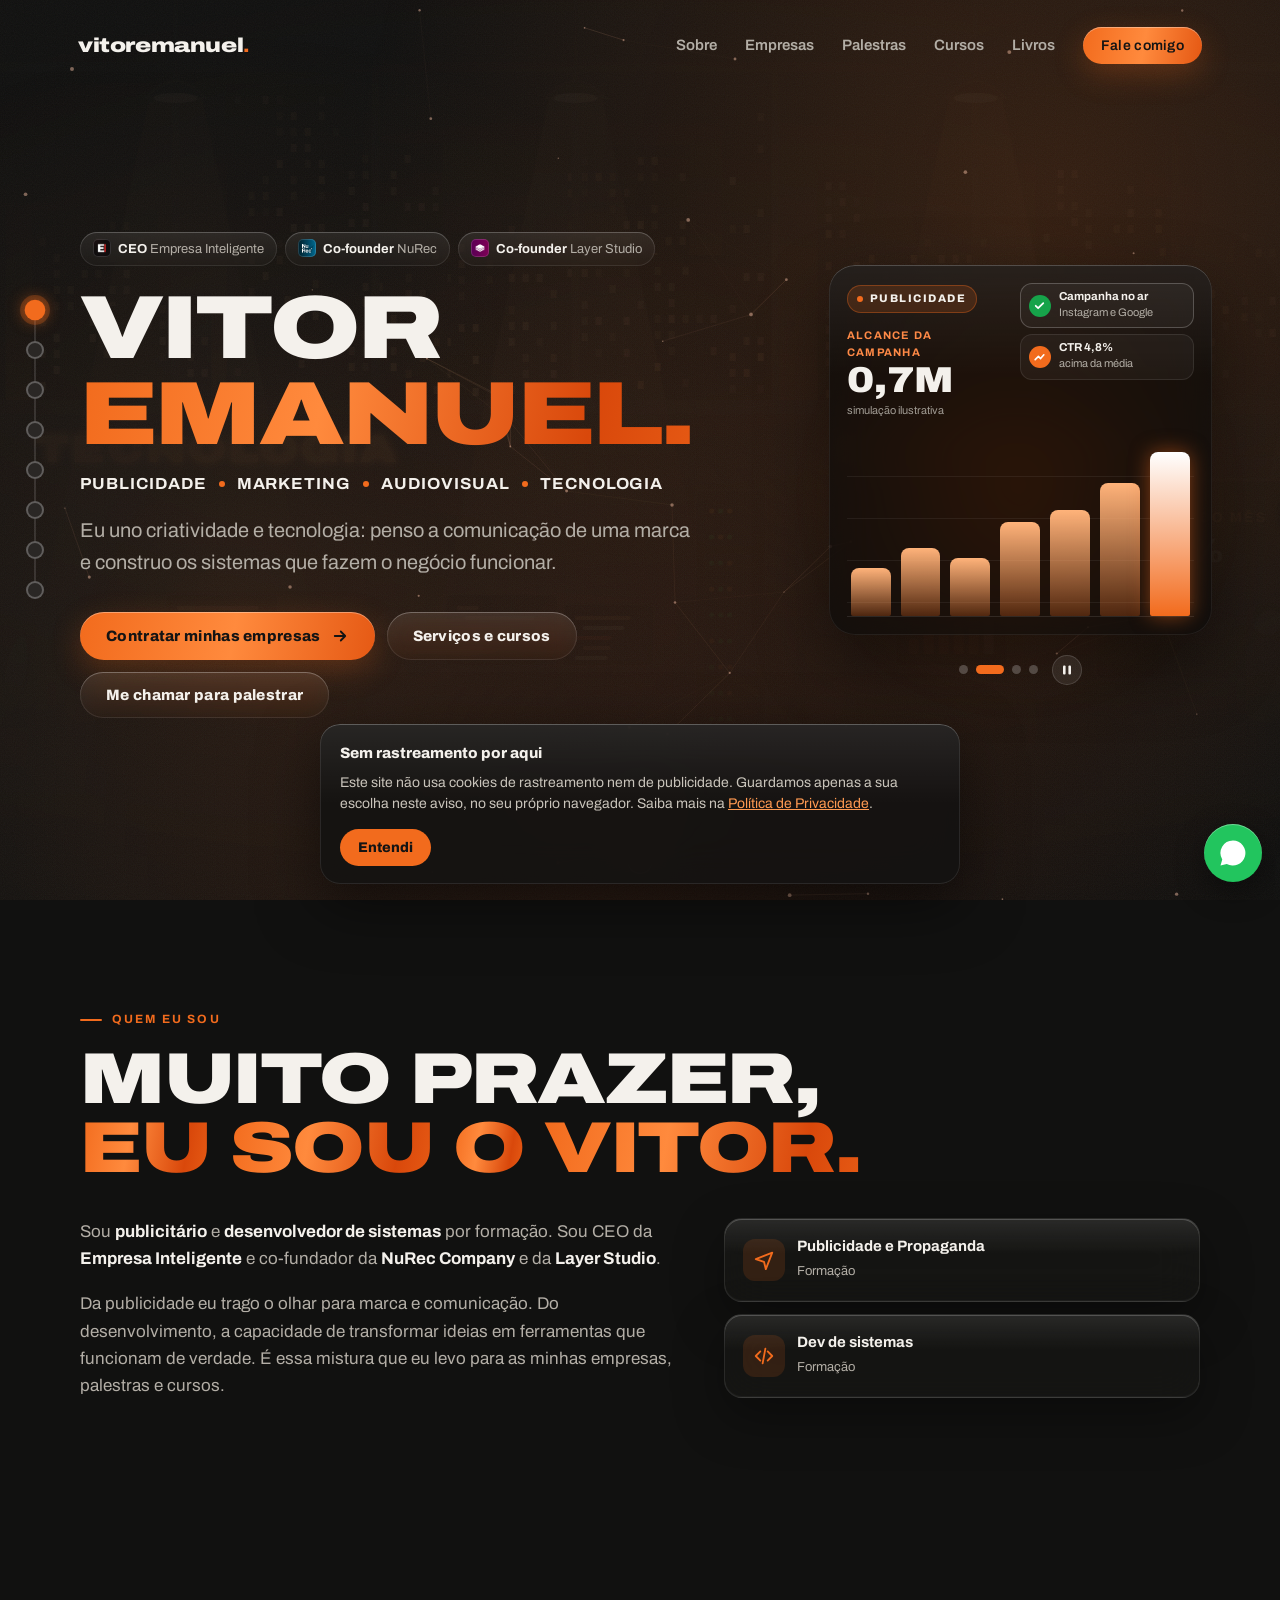
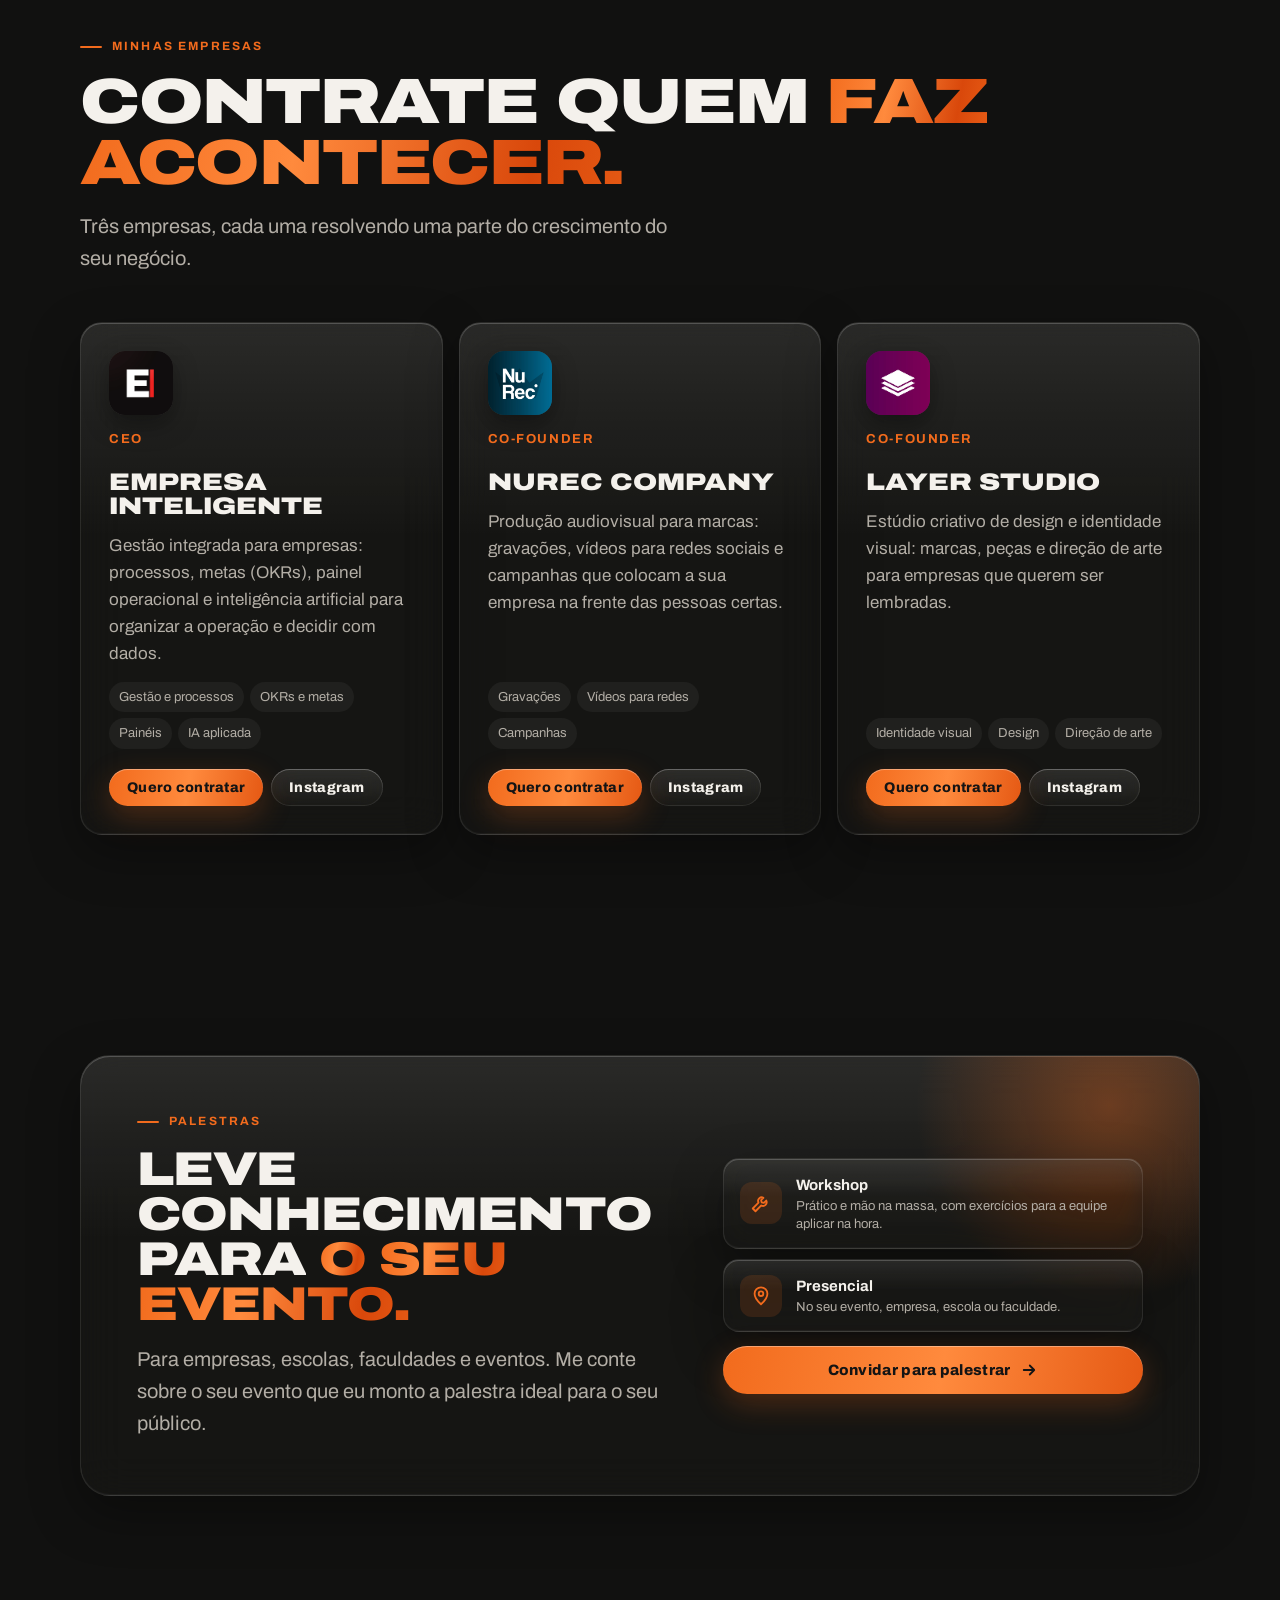
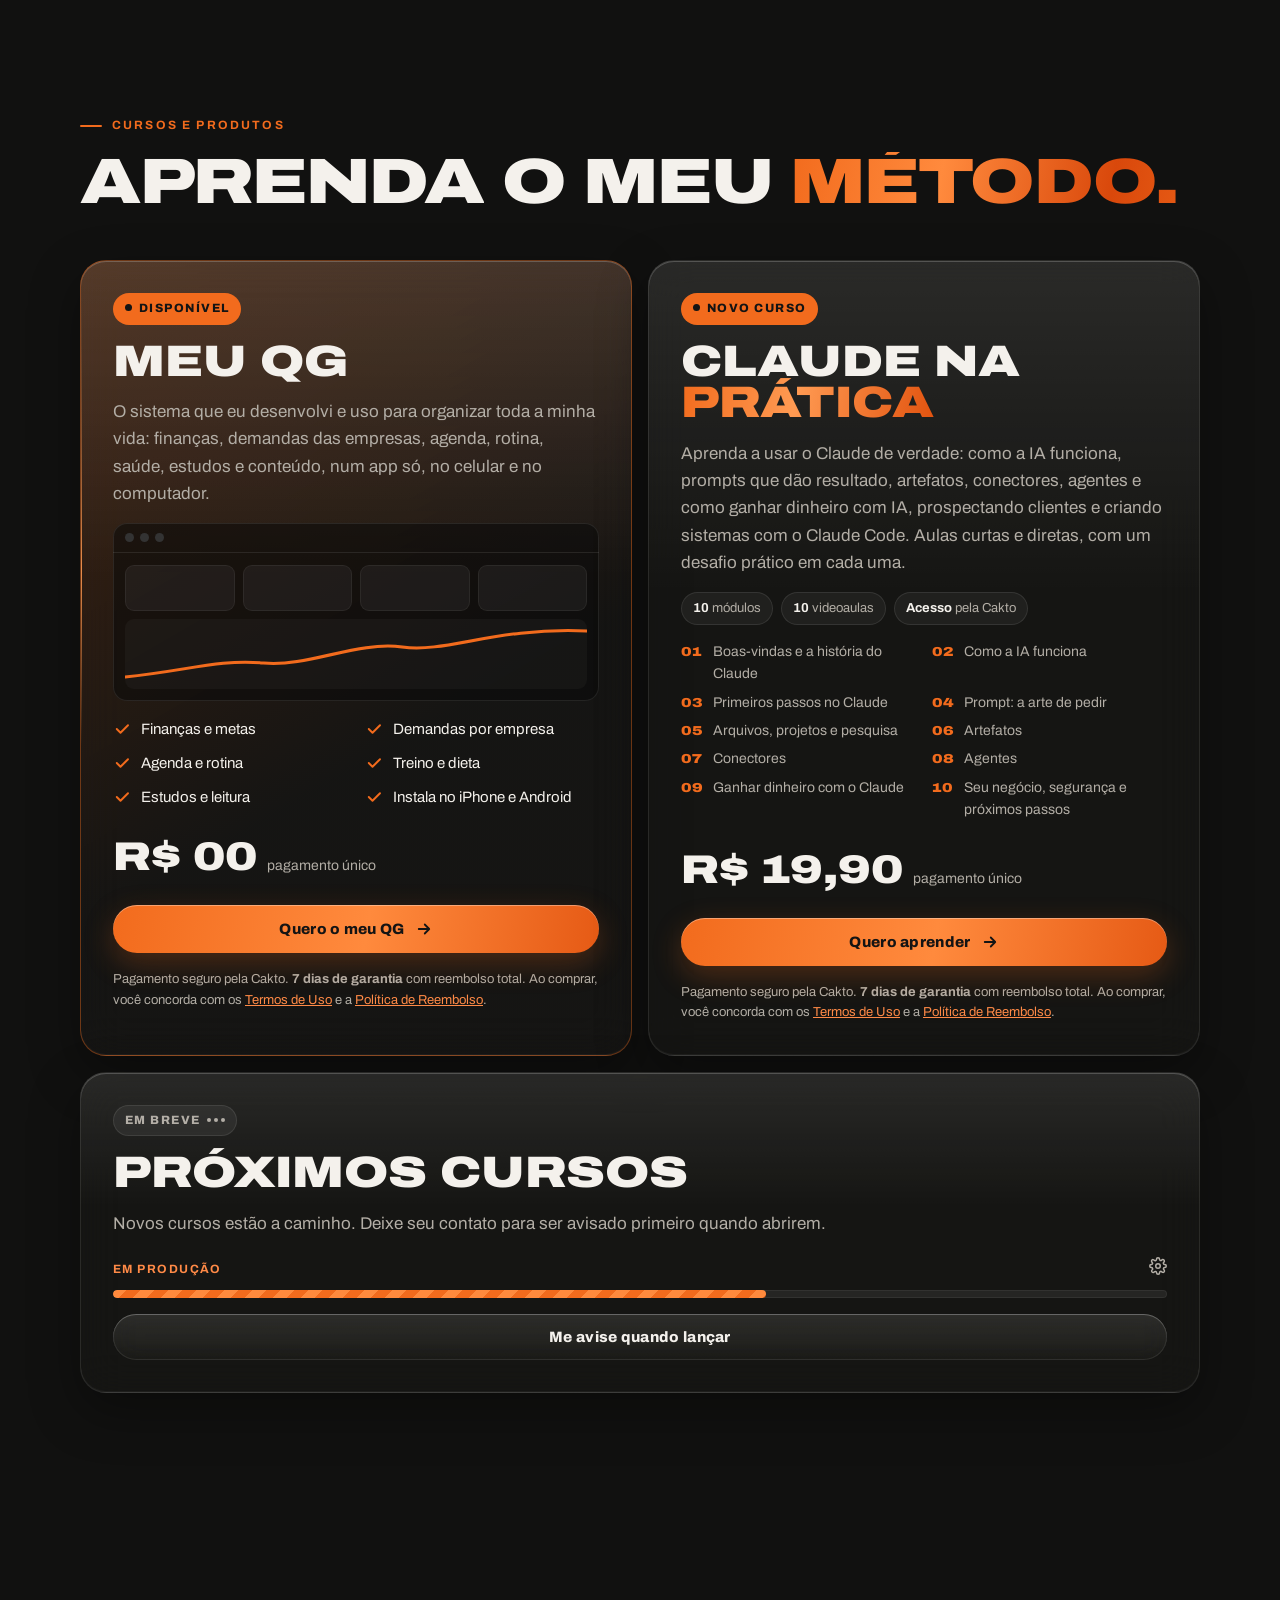
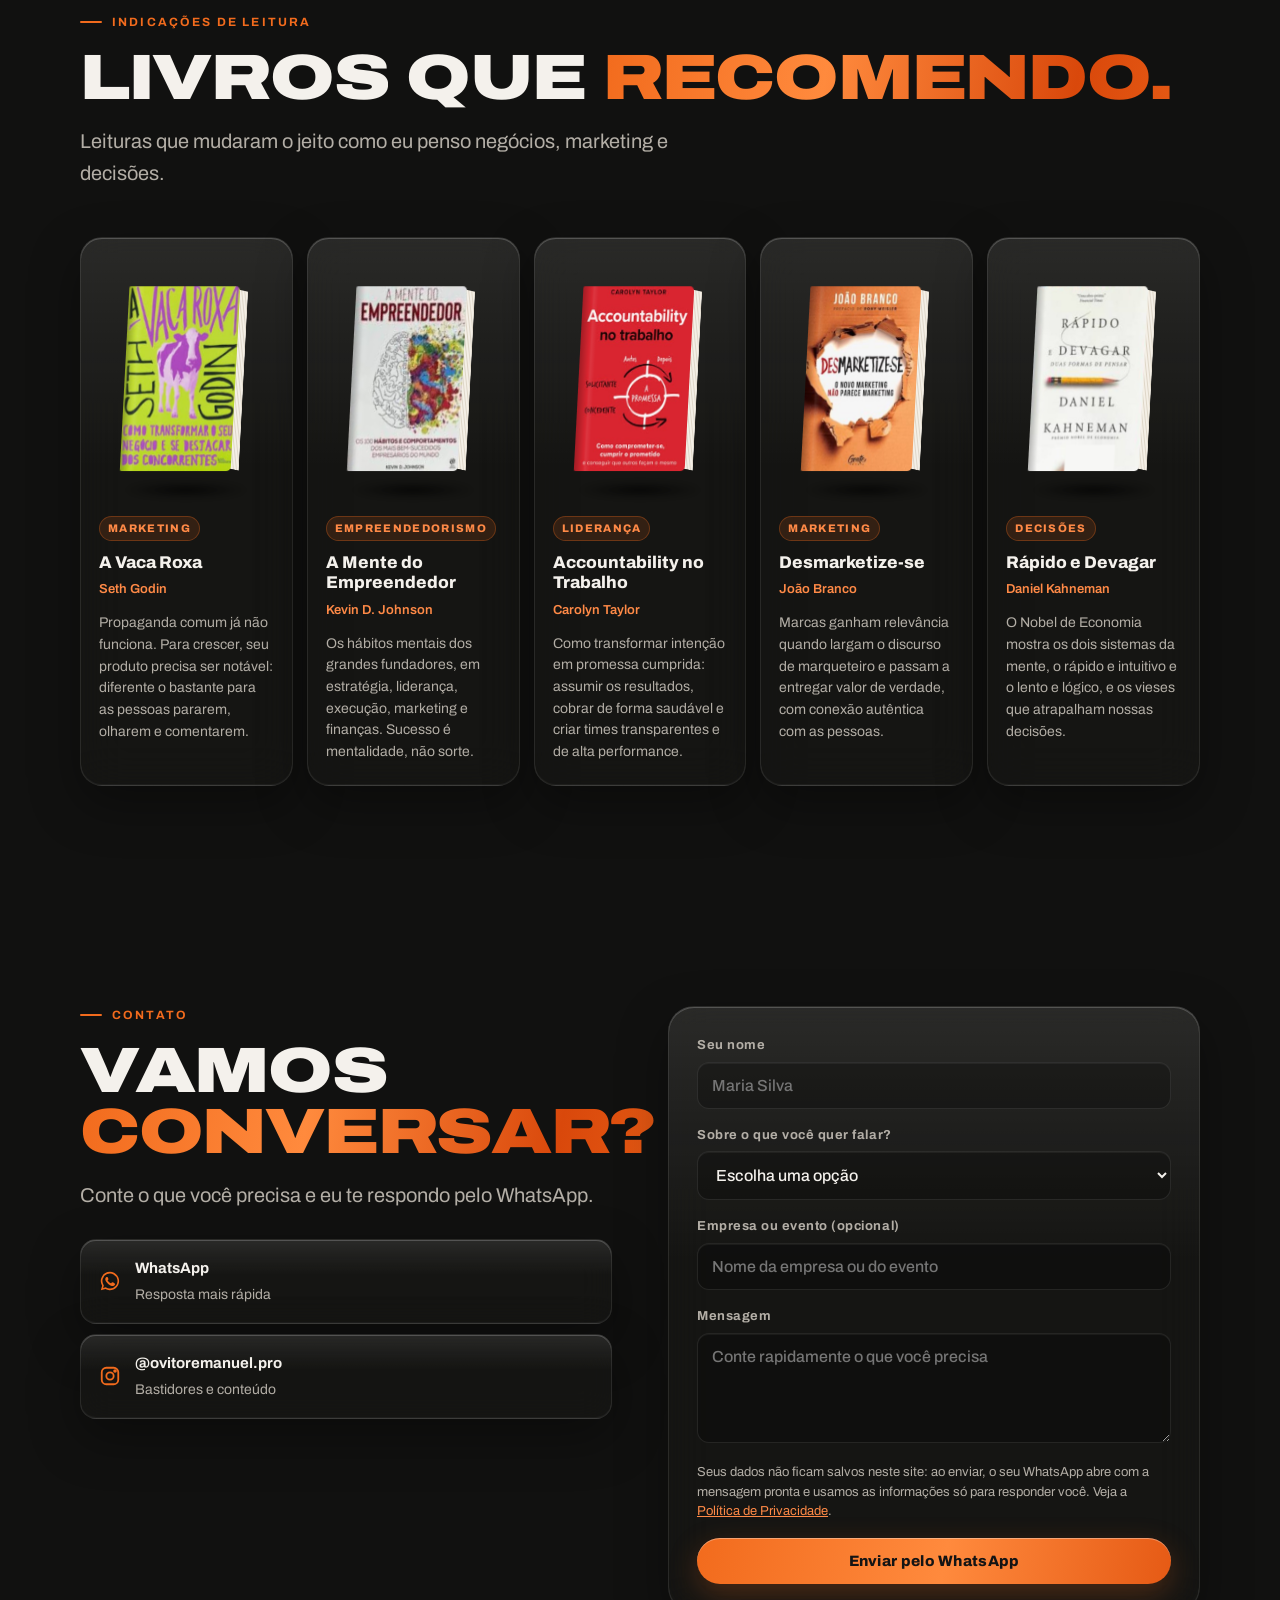
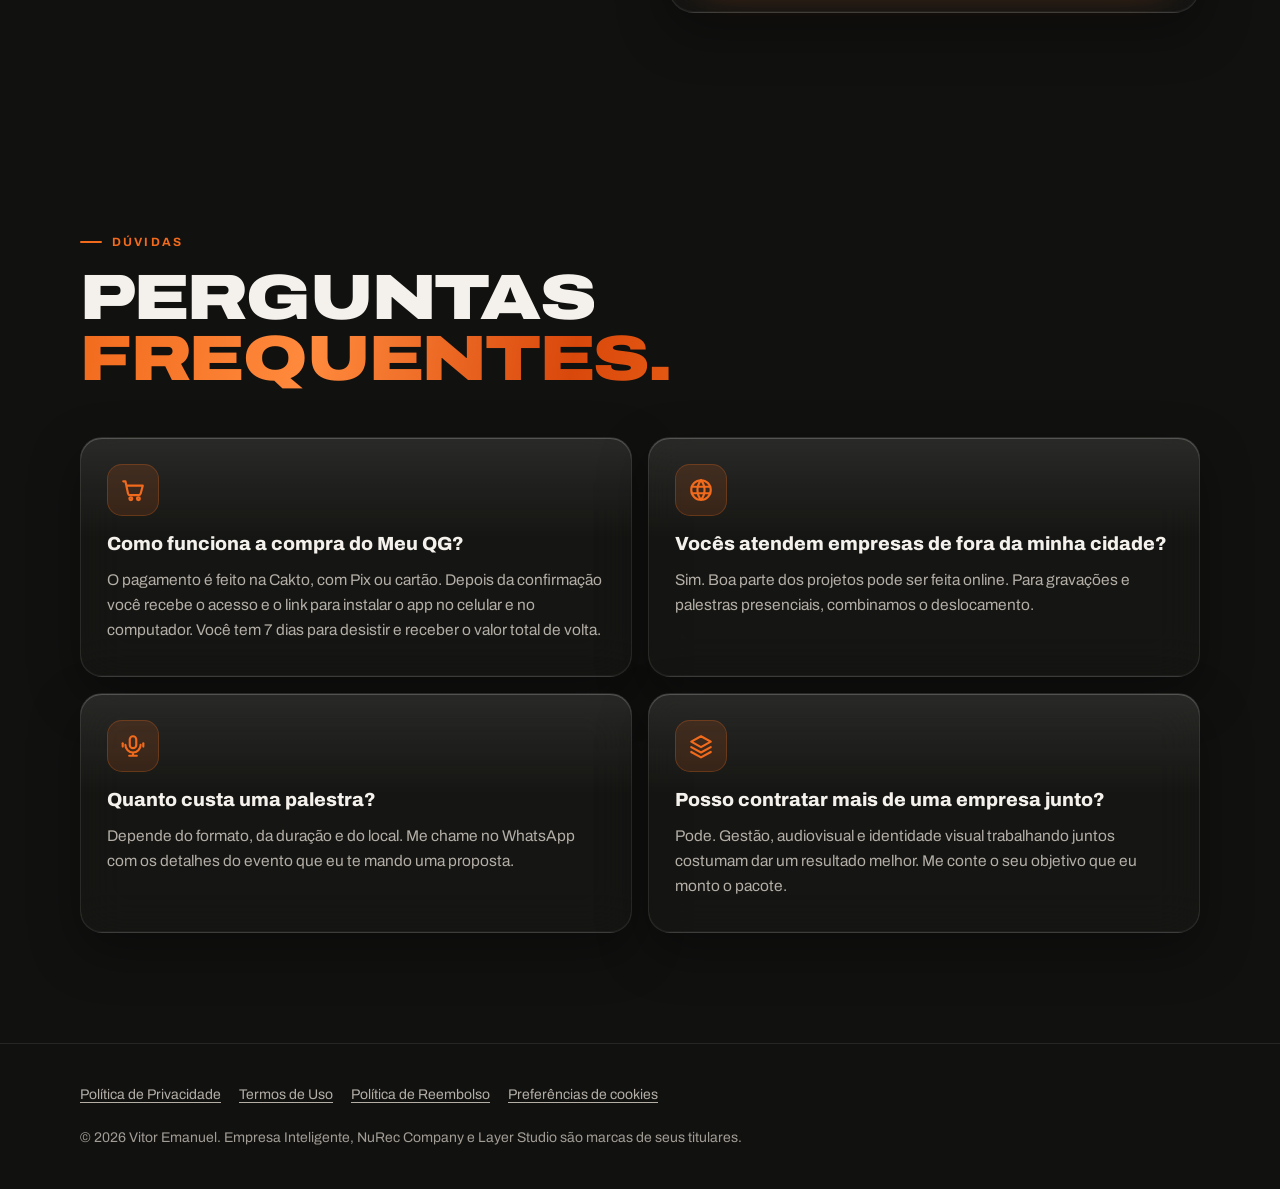
==== index.html @ b2a2d9f1 "Publica o curso Co-Authored-By: Claude Opus 5.5 <noreply@anthropic.com>" ====
<!doctype html>
<html lang="pt-BR">
<head>
<meta charset="utf-8">
<meta name="viewport" content="width=device-width,initial-scale=1,viewport-fit=cover">
<title>Vitor Emanuel</title>
<meta name="description" content="Vitor Emanuel: publicitário e desenvolvedor de sistemas. CEO da Empresa Inteligente e co-fundador da NuRec Company e da Layer Studio.">
<meta name="theme-color" content="#121212">
<meta property="og:title" content="Vitor Emanuel">
<meta property="og:description" content="Publicitário e desenvolvedor de sistemas. Empresas, palestras e cursos.">
<link rel="icon" href="data:image/svg+xml,%3Csvg xmlns='http://www.w3.org/2000/svg' viewBox='0 0 64 64'%3E%3Crect width='64' height='64' rx='16' fill='%23111110'/%3E%3Ctext x='12' y='44' font-family='Arial Black,Arial' font-weight='900' font-size='30' fill='%23f4f1ec'%3Eve%3C/text%3E%3Ccircle cx='52' cy='42' r='5' fill='%23f26b1d'/%3E%3C/svg%3E">
<link rel="stylesheet" href="fonts.css">
<script src="dados.js"></script>
<script src="consentimento.js"></script>
<script src="escritorio.js" defer></script>
<style>
:root{
  --bg:#111110;--txt:#f4f1ec;--mut:#b3aea6;--dim:#a19c94;
  --acc:#f26b1d;--acc-2:#ff8a47;--acc-soft:rgba(242,107,29,.14);
  --glass:rgba(28,27,26,.46);--glass-brd:rgba(255,255,255,.09);--glass-edge:rgba(255,255,255,.2);--glass-shine:rgba(255,255,255,.09);
  --blur:22px;--shadow:0 18px 50px rgba(0,0,0,.35);
  --r:22px;--max:1160px;--ease:cubic-bezier(.2,.75,.2,1);
}
*{box-sizing:border-box}
html{scroll-behavior:smooth;scroll-padding-top:84px}
body{margin:0;background:var(--bg);color:var(--txt);font-family:Archivo,system-ui,sans-serif;font-size:17px;line-height:1.6;-webkit-font-smoothing:antialiased;overflow-x:hidden}
a{color:inherit}
:focus-visible{outline:3px solid #ffb37a;outline-offset:3px;border-radius:8px}
.btn:focus-visible{outline-offset:4px;border-radius:999px}
.pular{position:fixed;left:12px;top:-70px;z-index:200;background:var(--acc);color:#141414;padding:10px 16px;border-radius:10px;font-weight:800;text-decoration:none;transition:top .2s}
.pular:focus{top:12px}
.sr{position:absolute;width:1px;height:1px;overflow:hidden;clip:rect(0 0 0 0);white-space:nowrap}
.aviso-form{font-size:13px;color:var(--mut);margin:-4px 0 0;line-height:1.5}
.aviso-form a,.nota-compra a{color:var(--acc-2)}
.nota-compra{font-size:13px;color:var(--mut);margin:-6px 0 0}
.leg{display:grid;gap:14px;width:100%}
.leg-dados{font-size:13px;color:var(--dim)}
.leg-dados .falta{color:#141414;background:var(--acc);padding:0 5px;border-radius:4px;font-weight:700}
.leg-links{display:flex;flex-wrap:wrap;gap:6px 18px}
.leg-links a,.leg-links button{color:var(--mut);font:inherit;font-size:14px;background:none;border:0;padding:0;cursor:pointer;text-decoration:underline;text-underline-offset:3px}
.leg-links a:hover,.leg-links button:hover{color:var(--acc-2)}
.pontos .pausa{width:30px;height:30px;border-radius:50%;border:0;padding:0;margin-left:6px;display:grid;place-items:center;background:rgba(255,255,255,.08);color:var(--txt);cursor:pointer;box-shadow:inset 0 0 0 1px rgba(255,255,255,.14)}
.pontos .pausa:hover{background:rgba(242,107,29,.3)}
.pausa svg{width:12px;height:12px}
.pontos{align-items:center}
img{max-width:100%;display:block}
#fx{position:fixed;inset:0;width:100%;height:100%;z-index:-1;display:block}
.grao{position:fixed;inset:0;z-index:-1;pointer-events:none;opacity:.05;background-image:url("data:image/svg+xml,%3Csvg xmlns='http://www.w3.org/2000/svg' width='160' height='160'%3E%3Cfilter id='n'%3E%3CfeTurbulence type='fractalNoise' baseFrequency='.9' numOctaves='2' stitchTiles='stitch'/%3E%3C/filter%3E%3Crect width='100%25' height='100%25' filter='url(%23n)'/%3E%3C/svg%3E")}
.wrap{max-width:var(--max);margin:0 auto;padding:0 20px}
.eyebrow{font-size:12px;letter-spacing:.18em;text-transform:uppercase;color:var(--acc);font-weight:700;display:inline-flex;align-items:center;gap:10px}
.eyebrow::before{content:"";width:22px;height:2px;background:var(--acc);border-radius:2px;transform-origin:left;transform:scaleX(0);transition:transform .8s var(--ease) .1s}
.eyebrow.on::before{transform:scaleX(1)}
.h{font-stretch:125%;font-weight:900;text-transform:uppercase;letter-spacing:-.02em;line-height:.95;margin:0}
.h2{font-size:clamp(30px,6vw,64px);overflow-wrap:break-word}
.lead{color:var(--mut);font-size:clamp(17px,2vw,20px);max-width:620px;margin:0}
.tag{color:var(--acc)}
.h .tag .w>span,.h .tag:not(:has(.w)){background:linear-gradient(100deg,#f26b1d 0%,#ff8a3d 18%,#d9480b 38%,#f26b1d 55%,#ff9a52 72%,#e85a12 88%,#f26b1d 100%);background-size:220% 100%;
  -webkit-background-clip:text;background-clip:text;color:transparent;-webkit-text-fill-color:transparent;animation:gradTxt 5s linear infinite}
@keyframes gradBtn{from{background-position:0% 50%}to{background-position:-240% 50%}}
@keyframes gradTxt{from{background-position:0% 50%}to{background-position:-220% 50%}}
@media (prefers-reduced-motion:reduce){.h .tag .w>span,.h .tag,.btn.pri{animation:none}}
section{padding:110px 0;position:relative}
.sec-hd{display:flex;flex-direction:column;gap:16px;margin-bottom:48px}

/* vidro líquido (igual ao QG) */
.glass{position:relative;background:linear-gradient(180deg,var(--glass-shine) 0%,rgba(255,255,255,0) 42%),radial-gradient(300px circle at var(--mx,-400px) var(--my,-400px),rgba(255,255,255,.08),rgba(255,255,255,0) 65%),var(--glass);
  -webkit-backdrop-filter:blur(var(--blur)) saturate(180%);backdrop-filter:blur(var(--blur)) saturate(180%);
  border:1px solid var(--glass-brd);box-shadow:inset 0 1px 0 var(--glass-edge),inset 0 -1px 1px rgba(255,255,255,.05),var(--shadow);border-radius:var(--r)}

/* botões */
.btn{position:relative;overflow:hidden;display:inline-flex;align-items:center;justify-content:center;gap:10px;border:0;border-radius:999px;padding:15px 26px;font:800 15px Archivo,sans-serif;letter-spacing:.02em;text-decoration:none;cursor:pointer;transition:transform .25s var(--ease),background .2s,box-shadow .25s;white-space:nowrap}
.btn svg{width:18px;height:18px;flex:none;transition:transform .25s var(--ease)}
.btn:hover svg{transform:translateX(4px)}
.btn.pri{background:linear-gradient(100deg,#f26b1d 0%,#ff8a3d 22%,#e2530f 45%,#f26b1d 60%,#ff9a52 80%,#f26b1d 100%);background-size:240% 100%;animation:gradBtn 5s linear infinite;color:#141414;box-shadow:inset 0 1px 0 rgba(255,255,255,.35),0 10px 30px rgba(242,107,29,.25)}
.btn.pri::after{content:"";position:absolute;inset:0;background:linear-gradient(110deg,transparent 30%,rgba(255,255,255,.45) 50%,transparent 70%);transform:translateX(-120%);transition:transform .8s var(--ease)}
.btn.pri:hover::after{transform:translateX(120%)}
.btn.pri:hover{filter:brightness(1.08);transform:translateY(-2px);box-shadow:inset 0 1px 0 rgba(255,255,255,.35),0 16px 36px rgba(242,107,29,.35)}
.btn.sec{background:linear-gradient(180deg,rgba(255,255,255,.1),rgba(255,255,255,.02));-webkit-backdrop-filter:blur(14px) saturate(180%);backdrop-filter:blur(14px) saturate(180%);color:var(--txt);box-shadow:inset 0 1px 0 var(--glass-edge),inset 0 0 0 1px var(--glass-brd)}
.btn.sec:hover{transform:translateY(-2px);background:linear-gradient(180deg,rgba(255,255,255,.12),rgba(255,255,255,0)),rgba(242,107,29,.28);color:#fff;box-shadow:inset 0 1px 0 rgba(255,200,170,.4),inset 0 0 0 1px rgba(242,107,29,.6),0 10px 28px rgba(242,107,29,.18)}
.btn.sm{padding:11px 18px;font-size:14px}
.fm,.num,.emp,.canal,.cur,details,.papel{transition:transform .5s var(--ease),border-color .3s,box-shadow .3s,background .3s,opacity .9s var(--ease)}
.fm:hover,.num:hover,.emp:hover,.canal:hover,.cur:hover,details:hover{background:linear-gradient(180deg,rgba(255,255,255,.1) 0%,rgba(255,255,255,0) 42%),rgba(242,107,29,.22);border-color:rgba(242,107,29,.55);box-shadow:inset 0 1px 0 rgba(255,200,170,.35),0 18px 44px rgba(242,107,29,.14)}
.papel:hover{background:rgba(242,107,29,.25);box-shadow:inset 0 1px 0 rgba(255,200,170,.3),inset 0 0 0 1px rgba(242,107,29,.55);color:var(--txt)}

/* topo */
.nav{position:fixed;inset:14px 14px auto 14px;z-index:50;border-radius:20px;transition:background .35s,box-shadow .35s,backdrop-filter .35s}
.nav.solid{background:linear-gradient(180deg,rgba(255,255,255,.08),rgba(255,255,255,0) 60%),rgba(22,21,20,.55);-webkit-backdrop-filter:blur(22px) saturate(180%);backdrop-filter:blur(22px) saturate(180%);box-shadow:inset 0 1px 0 var(--glass-edge),inset 0 0 0 1px var(--glass-brd),0 10px 30px rgba(0,0,0,.3)}
.nav .wrap{display:flex;align-items:center;justify-content:space-between;height:62px;padding:0 18px}
.logo{font-stretch:125%;font-weight:900;font-size:20px;letter-spacing:-.02em;text-decoration:none;text-transform:lowercase}
.logo b{color:var(--acc)}
.menu{display:flex;gap:28px;align-items:center}
.menu a{text-decoration:none;color:var(--mut);font-size:15px;font-weight:600;transition:color .2s}
.menu a:hover{color:var(--txt)}
.burger{display:none;position:relative;width:46px;height:46px;border-radius:14px;border:0;cursor:pointer;background:linear-gradient(180deg,rgba(255,255,255,.1),rgba(255,255,255,.02));box-shadow:inset 0 1px 0 var(--glass-edge),inset 0 0 0 1px var(--glass-brd)}
.burger span{position:absolute;left:13px;right:13px;height:2.5px;border-radius:2px;background:var(--txt);transition:transform .35s var(--ease),opacity .25s,top .35s var(--ease)}
.burger span:nth-child(1){top:15px}.burger span:nth-child(2){top:22px}.burger span:nth-child(3){top:29px}
.burger[aria-expanded="true"]{background:rgba(242,107,29,.25)}
.burger[aria-expanded="true"] span:nth-child(1){top:22px;transform:rotate(45deg)}
.burger[aria-expanded="true"] span:nth-child(2){opacity:0;transform:scaleX(0)}
.burger[aria-expanded="true"] span:nth-child(3){top:22px;transform:rotate(-45deg)}

/* hero */
.hero{min-height:min(100vh,940px);min-height:min(100svh,940px);display:flex;align-items:center;padding:130px 0 80px}
.hero-grid{display:grid;grid-template-columns:minmax(0,1.35fr) minmax(0,.8fr);gap:clamp(56px,7vw,110px);align-items:center}
.hero h1{font-size:clamp(40px,7vw,98px);margin:20px 0 14px}
.hero h1 .l{display:block}
.form-tag{font-stretch:105%;font-weight:700;font-size:clamp(13px,1.25vw,16px);letter-spacing:.06em;text-transform:uppercase;color:var(--txt);margin:0 0 18px;display:flex;flex-wrap:wrap;gap:8px 12px;align-items:center}
.form-tag i{width:6px;height:6px;border-radius:50%;background:var(--acc);display:inline-block}
.cta{display:flex;flex-wrap:wrap;gap:12px}
.foto{position:relative;aspect-ratio:4/5;overflow:hidden;padding:0}
.foto img{width:100%;height:100%;object-fit:cover;border-radius:inherit}
/* vitrine: painéis animados, um por vez */
.hero{overflow-x:clip}
.vitrine{position:relative;justify-self:end;width:min(100%,390px);margin-right:-12px;display:flex;flex-direction:column;align-items:center;gap:20px}
.halo{position:absolute;top:0;left:50%;width:120%;aspect-ratio:1;transform:translateX(-50%);border-radius:50%;background:radial-gradient(circle,rgba(242,107,29,.28),rgba(242,107,29,.06) 45%,transparent 68%);filter:blur(10px);animation:respira 6s ease-in-out infinite;pointer-events:none}
.giro{position:relative;width:100%;height:370px}
.wid{position:absolute;inset:0;padding:18px;border-radius:26px;display:flex;flex-direction:column;gap:16px;overflow:hidden;
  background:linear-gradient(180deg,rgba(255,255,255,.07) 0%,rgba(255,255,255,0) 30%),rgba(12,12,12,.72);-webkit-backdrop-filter:blur(20px) saturate(160%);backdrop-filter:blur(20px) saturate(160%);
  box-shadow:inset 0 1px 0 rgba(255,255,255,.14),inset 0 0 0 1px rgba(255,255,255,.07),0 30px 70px rgba(0,0,0,.45);
  opacity:0;transform:translateX(60px) scale(.94);filter:blur(8px);transition:opacity .8s var(--ease),transform .9s var(--ease),filter .8s var(--ease);pointer-events:none}
.wid.sai{opacity:0;transform:translateX(-60px) scale(.94);filter:blur(8px)}
.wid.on{opacity:1;transform:none;filter:none;pointer-events:auto}
.wid-hd{display:flex;justify-content:space-between;gap:14px;align-items:flex-start}
.area-tag{display:inline-flex;align-items:center;gap:7px;font-size:11px;font-weight:800;letter-spacing:.14em;text-transform:uppercase;color:var(--txt);padding:5px 10px;border-radius:99px;background:rgba(242,107,29,.16);box-shadow:inset 0 0 0 1px rgba(242,107,29,.35);margin-bottom:14px}
.area-tag i{width:6px;height:6px;border-radius:50%;background:var(--acc);animation:pulsa 2s infinite}
.k-lab{font-size:11px;letter-spacing:.12em;text-transform:uppercase;color:var(--acc-2);font-weight:700}
.k-num{font-stretch:115%;font-weight:900;font-size:clamp(28px,3vw,36px);line-height:1.05;font-variant-numeric:tabular-nums;white-space:nowrap}
.k-sub{font-size:11px;color:var(--dim);margin-top:2px}
.notas{display:grid;gap:6px;min-width:0;flex:0 1 180px}
.nota{display:flex;gap:8px;align-items:center;padding:7px 9px;border-radius:12px;background:rgba(255,255,255,.04);box-shadow:inset 0 0 0 1px rgba(255,255,255,.09);
  opacity:0;transform:translateY(10px) scale(.97);transition:opacity .5s var(--ease),transform .5s var(--ease)}
.nota:first-child{box-shadow:inset 0 0 0 1px rgba(255,255,255,.22)}
.wid.on .nota{opacity:1;transform:none}
.wid.on .nota:nth-child(1){transition-delay:.5s}.wid.on .nota:nth-child(2){transition-delay:.9s}.wid.on .nota:nth-child(3){transition-delay:1.3s}
.nota b{display:block;font-size:11.5px;line-height:1.2;white-space:nowrap;overflow:hidden;text-overflow:ellipsis}
.nota span:not(.ok){display:block;font-size:11px;color:var(--mut)}
.nota>div{min-width:0}
.ok{width:22px;height:22px;border-radius:50%;background:#16a34a;display:grid;place-items:center;flex:none}
.ok.laranja{background:var(--acc)}
.ok svg{width:13px;height:13px}
/* gráfico de vendas */
.graf{flex:1;width:100%;min-height:0;overflow:visible}
.grade path{stroke:rgba(255,255,255,.07);stroke-width:1}
.graf .linha{stroke-dasharray:520;stroke-dashoffset:520;transition:stroke-dashoffset 2s var(--ease) .3s;filter:drop-shadow(0 0 6px rgba(255,150,90,.6))}
.graf .area{opacity:0;transition:opacity 1.2s ease 1.2s}
.graf .fim{opacity:0;transition:opacity .4s ease 2.1s;filter:drop-shadow(0 0 8px #fff)}
.wid.on .graf .linha{stroke-dashoffset:0}.wid.on .graf .area,.wid.on .graf .fim{opacity:1}
.wid.on .graf .fim{animation:pontoBrilha 1.6s ease-in-out 2.2s infinite}
@keyframes pontoBrilha{50%{r:8}}
/* barras da campanha */
.barras{flex:1;display:flex;align-items:flex-end;gap:10px;padding:10px 4px 0;border-bottom:1px solid rgba(255,255,255,.1);background:repeating-linear-gradient(180deg,transparent 0 41px,rgba(255,255,255,.06) 41px 42px)}
.barras i{flex:1;height:var(--h);border-radius:8px 8px 2px 2px;background:linear-gradient(180deg,#ffb37a,rgba(242,107,29,.25));transform:scaleY(0);transform-origin:bottom;transition:transform .9s var(--ease);transition-delay:calc(var(--d) + .3s)}
.barras i:last-child{background:linear-gradient(180deg,#fff,#f26b1d);box-shadow:0 0 20px rgba(242,107,29,.5)}
.wid.on .barras i{transform:scaleY(1)}
/* tela de vídeo */
.tela{flex:1;position:relative;border-radius:16px;overflow:hidden;background:radial-gradient(circle at 30% 30%,rgba(242,107,29,.35),transparent 55%),radial-gradient(circle at 75% 70%,rgba(120,60,200,.3),transparent 55%),#0b0b0b;box-shadow:inset 0 0 0 1px rgba(255,255,255,.08)}
.tela::before{content:"";position:absolute;inset:0;background:linear-gradient(transparent 60%,rgba(0,0,0,.6))}
.rec{position:absolute;top:12px;left:12px;font:700 11px/1 ui-monospace,Consolas,monospace;letter-spacing:.08em;background:rgba(0,0,0,.55);padding:6px 9px;border-radius:7px;display:flex;gap:6px;align-items:center}
.rec i{width:8px;height:8px;border-radius:50%;background:#ff3b30;animation:pisca 1.1s steps(1) infinite}
@keyframes pisca{50%{opacity:0}}
.play{position:absolute;left:50%;top:50%;width:62px;height:62px;margin:-31px 0 0 -31px;border-radius:50%;display:grid;place-items:center;background:rgba(255,255,255,.14);-webkit-backdrop-filter:blur(8px);backdrop-filter:blur(8px);box-shadow:inset 0 1px 0 rgba(255,255,255,.35),0 0 0 0 rgba(255,255,255,.3);animation:ondaPlay 2s infinite}
.play svg{width:26px;height:26px;margin-left:3px}
@keyframes ondaPlay{70%{box-shadow:inset 0 1px 0 rgba(255,255,255,.35),0 0 0 18px rgba(255,255,255,0)}100%{box-shadow:inset 0 1px 0 rgba(255,255,255,.35),0 0 0 0 rgba(255,255,255,0)}}
.tl{position:absolute;left:14px;right:14px;bottom:14px;height:4px;border-radius:4px;background:rgba(255,255,255,.18);overflow:hidden}
.tl i{display:block;height:100%;width:0;background:var(--acc);border-radius:4px}
.wid.on .tl i{width:100%;transition:width 3.6s linear .2s}
/* terminal */
.term{flex:1;border-radius:16px;background:rgba(0,0,0,.5);box-shadow:inset 0 0 0 1px rgba(255,255,255,.08);padding:14px 16px;font:500 12px/2 ui-monospace,Consolas,monospace;color:#d9d4cc}
.term b{color:var(--acc-2)}.term em{color:#22c55e;font-style:normal}
.ln{white-space:nowrap;overflow:hidden;clip-path:inset(0 100% 0 0);transition:clip-path .7s steps(16)}
.wid.on .ln{clip-path:inset(0 0 0 0)}
.wid.on .ln:nth-child(1){transition-delay:.3s}.wid.on .ln:nth-child(2){transition-delay:1s}.wid.on .ln:nth-child(3){transition-delay:1.7s}.wid.on .ln:nth-child(4){transition-delay:2.4s}
.cursor-t{display:inline-block;width:8px;height:15px;background:var(--acc);vertical-align:-3px;margin-left:6px;animation:pisca 1s steps(1) infinite}
.pontos{display:flex;gap:8px;position:relative}
.pontos button{width:9px;height:9px;padding:0;border:0;border-radius:99px;background:rgba(255,255,255,.22);cursor:pointer;transition:width .4s var(--ease),background .3s}
.pontos button.on{width:28px;background:var(--acc)}
@media (max-width:560px){.giro{height:420px}.wid{padding:18px}.wid-hd{flex-direction:column;gap:10px}.notas{flex:none;width:100%}.nota:nth-child(3){display:none}.area-tag{margin-bottom:10px}}
@media (prefers-reduced-motion:reduce){.halo,.area-tag i,.rec i,.play,.cursor-t,.wid.on .graf .fim{animation:none}.wid,.nota,.graf *,.barras i,.ln{transition:opacity .3s!important;transition-delay:0s!important}}
.foto .chip{position:absolute;left:14px;bottom:14px;right:14px;border-radius:14px;padding:12px 14px;font-size:14px;display:flex;gap:10px;align-items:center;--blur:16px}
.dot{width:9px;height:9px;border-radius:50%;background:#22c55e;flex:none;animation:pulsa 2s infinite}
@keyframes pulsa{0%{box-shadow:0 0 0 0 rgba(34,197,94,.5)}70%{box-shadow:0 0 0 9px rgba(34,197,94,0)}100%{box-shadow:0 0 0 0 rgba(34,197,94,0)}}
.papeis{display:flex;flex-wrap:wrap;gap:8px}
.papel{font-size:13px;padding:7px 13px;border-radius:999px;color:var(--mut);background:linear-gradient(180deg,rgba(255,255,255,.08),rgba(255,255,255,.02));-webkit-backdrop-filter:blur(12px);backdrop-filter:blur(12px);box-shadow:inset 0 1px 0 rgba(255,255,255,.14),inset 0 0 0 1px var(--glass-brd)}
.papel b{color:var(--txt)}
.rolar{position:absolute;left:50%;bottom:26px;transform:translateX(-50%);width:26px;height:42px;border-radius:14px;box-shadow:inset 0 0 0 1.5px rgba(255,255,255,.25)}
.rolar::after{content:"";position:absolute;left:50%;top:9px;width:4px;height:8px;margin-left:-2px;border-radius:2px;background:var(--acc);animation:rola 1.8s infinite}
@keyframes rola{0%{transform:translateY(0);opacity:1}80%{transform:translateY(14px);opacity:0}100%{opacity:0}}

/* sobre */
.sobre-grid{display:grid;grid-template-columns:minmax(0,1fr);gap:36px}
.sobre .sec-hd{margin-bottom:0}
.sobre .h2{font-size:clamp(22px,6.6vw,72px)}
.uma-linha{display:block;white-space:nowrap}
.sobre-corpo{display:grid;grid-template-columns:minmax(0,1.25fr) minmax(0,1fr);gap:48px;align-items:start}
.sobre-corpo .formacao{grid-template-columns:1fr;margin:0}
.sobre p{color:var(--mut);margin:0 0 18px}
.sobre p strong{color:var(--txt)}
.formacao{display:grid;grid-template-columns:1fr 1fr;gap:12px;margin:8px 0 0}
.fm{padding:18px;display:flex;gap:12px;align-items:center;border-radius:18px}
.fm .ico{width:42px;height:42px;border-radius:12px;background:var(--acc-soft);color:var(--acc);display:grid;place-items:center;flex:none}
.fm .ico svg{width:22px;height:22px}
.fm b{display:block;font-size:15px;line-height:1.25}
.fm span{font-size:13px;color:var(--mut)}
.nums{display:grid;grid-template-columns:repeat(2,1fr);gap:12px}
.num{padding:22px;border-radius:18px}
.num b{display:block;font-stretch:125%;font-weight:900;font-size:42px;line-height:1;color:var(--acc);font-variant-numeric:tabular-nums}
.num span{color:var(--mut);font-size:14px}

/* empresas */
.emp-grid{display:grid;grid-template-columns:repeat(3,minmax(0,1fr));gap:16px;perspective:1200px}
.emp{padding:28px;display:flex;flex-direction:column;gap:14px;transition:transform .5s var(--ease),border-color .3s,box-shadow .3s,opacity .9s var(--ease)}
.emp:hover{border-color:rgba(242,107,29,.55);box-shadow:inset 0 1px 0 var(--glass-edge),0 24px 60px rgba(0,0,0,.45),0 0 0 1px rgba(242,107,29,.15)}
.logo-emp{width:64px;height:64px;border-radius:16px;overflow:hidden;flex:none;box-shadow:inset 0 0 0 1px rgba(255,255,255,.12),0 10px 24px rgba(0,0,0,.35);transition:transform .5s var(--ease)}
.logo-emp img{width:100%;height:100%;object-fit:cover;transform:scale(1.7)}
.logo-emp img[src*="ei."]{transform:scale(1.2)}
.papel .mini{width:18px;height:18px;border-radius:5px;background-size:170%;background-position:center;vertical-align:-4px;margin-right:7px;display:inline-block;box-shadow:inset 0 0 0 1px rgba(255,255,255,.15)}
.emp:hover .logo-emp{transform:rotate(-6deg) scale(1.08)}
.emp .ico svg{width:26px;height:26px}
.emp h3{font-stretch:125%;font-weight:900;text-transform:uppercase;font-size:24px;line-height:1;margin:6px 0 0}
.emp .papel-emp{font-size:13px;color:var(--acc);font-weight:700;text-transform:uppercase;letter-spacing:.12em}
.emp p{color:var(--mut);margin:0;flex:1}
.emp ul{margin:0;padding:0;list-style:none;display:flex;flex-wrap:wrap;gap:6px}
.emp li{font-size:13px;padding:5px 10px;border-radius:999px;background:rgba(255,255,255,.05);color:var(--mut)}
.emp .acoes{display:flex;gap:8px;flex-wrap:wrap;margin-top:6px}

/* palestras */
.pal-box{display:grid;grid-template-columns:minmax(0,1.3fr) minmax(0,1fr);gap:40px;align-items:center;padding:clamp(28px,5vw,56px);border-radius:30px;overflow:hidden}
.pal-box::before{content:"";position:absolute;width:420px;height:420px;right:-120px;top:-160px;border-radius:50%;background:radial-gradient(circle,rgba(242,107,29,.35),transparent 65%);pointer-events:none;animation:respira 7s ease-in-out infinite}
@keyframes respira{50%{transform:scale(1.15) translate(-20px,20px)}}
.pal-box .h2{font-size:clamp(26px,3.7vw,50px)}
.pal-acoes{display:flex;flex-direction:column;gap:14px;position:relative}
.formatos{display:grid;gap:10px}
.fmt{display:flex;gap:14px;align-items:center;padding:14px 16px;border-radius:16px;--blur:14px;transition:transform .4s var(--ease),background .3s,border-color .3s}
.fmt:hover{transform:translateY(-3px);background:linear-gradient(180deg,rgba(255,255,255,.1) 0%,rgba(255,255,255,0) 42%),rgba(242,107,29,.22);border-color:rgba(242,107,29,.55)}
.fmt b{display:block;font-size:15px}
.fmt span:not(.fmt-ico){display:block;font-size:13px;color:var(--mut);line-height:1.45}
.fmt-ico{width:42px;height:42px;border-radius:12px;background:var(--acc-soft);color:var(--acc);display:grid;place-items:center;flex:none}
.fmt-ico svg{width:22px;height:22px}
.ico-ws svg{animation:martela 2.4s ease-in-out infinite;transform-origin:20% 80%}
@keyframes martela{0%,60%,100%{transform:none}70%{transform:rotate(-18deg)}80%{transform:rotate(6deg)}}
.ico-pin svg{animation:pino 2s ease-in-out infinite}
@keyframes pino{0%,100%{transform:none}50%{transform:translateY(-3px)}}

/* cursos */
.cur-grid{display:grid;grid-template-columns:repeat(2,minmax(0,1fr));gap:16px;perspective:1200px}
.cur-grid>.cur:last-child{grid-column:1/-1}
.cc .cc-tag{background:linear-gradient(100deg,#f26b1d,#ff9a52 45%,#e2530f);-webkit-background-clip:text;background-clip:text;color:transparent}
.cc-info{display:flex;flex-wrap:wrap;gap:8px}
.cc-info span{font-size:13px;color:var(--mut);padding:6px 12px;border-radius:99px;background:rgba(255,255,255,.05);box-shadow:inset 0 0 0 1px var(--glass-brd)}
.cc-info b{color:var(--txt)}
.cc-mods{list-style:none;margin:0;padding:0;display:grid;grid-template-columns:1fr 1fr;gap:6px 16px;font-size:14px;color:var(--mut)}
.cc-mods li{display:flex;gap:10px;align-items:baseline;opacity:0;transform:translateX(-8px);transition:opacity .45s var(--ease),transform .45s var(--ease)}
.cc-mods span{font-stretch:125%;font-weight:900;color:var(--acc);font-size:13px;min-width:22px}
.cur.on .cc-mods li{opacity:1;transform:none}
.cur.on .cc-mods li:nth-child(1){transition-delay:0.25s}.cur.on .cc-mods li:nth-child(2){transition-delay:0.32s}.cur.on .cc-mods li:nth-child(3){transition-delay:0.39s}.cur.on .cc-mods li:nth-child(4){transition-delay:0.46s}.cur.on .cc-mods li:nth-child(5){transition-delay:0.53s}.cur.on .cc-mods li:nth-child(6){transition-delay:0.60s}.cur.on .cc-mods li:nth-child(7){transition-delay:0.67s}.cur.on .cc-mods li:nth-child(8){transition-delay:0.74s}.cur.on .cc-mods li:nth-child(9){transition-delay:0.81s}.cur.on .cc-mods li:nth-child(10){transition-delay:0.88s}
@media (max-width:960px){.cur-grid{grid-template-columns:minmax(0,1fr)}}
@media (max-width:560px){.cc-mods{grid-template-columns:1fr}}
.cur.rv{transition:transform .5s var(--ease),border-color .3s,box-shadow .3s,background .3s,opacity .9s var(--ease)}
.cur.rv.on:hover{transform:translateY(-6px)}
.cur:hover{border-color:rgba(242,107,29,.55);box-shadow:inset 0 1px 0 var(--glass-edge),0 24px 60px rgba(0,0,0,.45),0 0 0 1px rgba(242,107,29,.15)}
.cur{padding:32px;display:flex;flex-direction:column;gap:16px;overflow:hidden;border-radius:26px}
.cur.dest{background:linear-gradient(180deg,rgba(255,255,255,.1) 0%,rgba(255,255,255,0) 40%),linear-gradient(150deg,rgba(242,107,29,.22),rgba(28,27,26,.4) 60%);border-color:rgba(242,107,29,.4)}
.cur.dest:hover{background:linear-gradient(180deg,rgba(255,255,255,.1) 0%,rgba(255,255,255,0) 40%),linear-gradient(150deg,rgba(242,107,29,.34),rgba(242,107,29,.16) 60%)}
.cur .selo{align-self:flex-start;font-size:12px;font-weight:800;letter-spacing:.12em;text-transform:uppercase;padding:6px 12px;border-radius:999px;background:var(--acc);color:#141414}
.cur .selo.cinza{background:rgba(255,255,255,.06);color:var(--mut);box-shadow:inset 0 0 0 1px var(--glass-brd)}
.cur h3{font-stretch:125%;font-weight:900;text-transform:uppercase;font-size:clamp(30px,4vw,44px);line-height:.95;margin:0}
.cur p{color:var(--mut);margin:0}
.cur .lista{margin:0;padding:0;list-style:none;display:grid;grid-template-columns:1fr 1fr;gap:10px 18px}
.cur .lista li{display:flex;gap:10px;align-items:flex-start;font-size:15px}
.cur .lista svg{width:18px;height:18px;color:var(--acc);flex:none;margin-top:3px}
.preco{display:flex;align-items:baseline;gap:10px;flex-wrap:wrap}
.preco b{font-stretch:125%;font-weight:900;font-size:40px}
.preco s{color:var(--dim)}
.preco span{color:var(--mut);font-size:14px}
.mock{border-radius:14px;overflow:hidden;background:rgba(10,10,10,.55);box-shadow:inset 0 0 0 1px var(--glass-brd)}
.mock .bar{display:flex;gap:6px;padding:10px 12px;border-bottom:1px solid var(--glass-brd)}
.mock .bar i{width:9px;height:9px;border-radius:50%;background:#333}
.mock .body{display:grid;grid-template-columns:repeat(4,1fr);gap:8px;padding:12px}
.mock .k{height:46px;border-radius:9px;background:rgba(255,255,255,.05);box-shadow:inset 0 0 0 1px rgba(255,255,255,.06)}
.mock .k.a{background:var(--acc)}
.mock .g{grid-column:span 4;height:70px;border-radius:9px;position:relative;overflow:hidden;background:rgba(255,255,255,.03)}
.mock .g svg{position:absolute;inset:0;width:100%;height:100%}
.mock .g path{stroke-dasharray:420;stroke-dashoffset:420;transition:stroke-dashoffset 2.2s var(--ease) .4s}
.cur.on .mock .g path{stroke-dashoffset:0}

/* contato */
.ct-grid{display:grid;grid-template-columns:minmax(0,1fr) minmax(0,1fr);gap:56px;align-items:start}
.form{padding:28px;display:grid;gap:16px;border-radius:26px}
.f label{display:block;font-size:13px;font-weight:700;color:var(--mut);margin-bottom:6px;letter-spacing:.04em}
.f input,.f select,.f textarea{width:100%;background:rgba(0,0,0,.25);border:1px solid var(--glass-brd);box-shadow:inset 0 1px 0 rgba(255,255,255,.05);color:var(--txt);border-radius:12px;padding:14px;font:500 16px Archivo,sans-serif;transition:border-color .2s,box-shadow .2s}
.f select option{background:#1b1b19}
.f textarea{min-height:110px;resize:vertical}
.f input:focus,.f select:focus,.f textarea:focus{outline:none;border-color:var(--acc);box-shadow:0 0 0 4px rgba(242,107,29,.15)}
.f .err{color:#ff8a7a;font-size:13px;margin-top:6px;display:none}
.f.bad .err{display:block}
.f.bad input,.f.bad select{border-color:#ff8a7a}
.canais{display:grid;gap:10px;margin-top:28px}
.canal{display:flex;align-items:center;gap:14px;padding:16px 18px;text-decoration:none;border-radius:16px;--blur:16px;transition:transform .3s var(--ease),border-color .3s,opacity .9s var(--ease)}
.canal:hover{border-color:rgba(242,107,29,.5)}
.canal.on:hover{transform:translateX(6px)}
.canal svg{width:22px;height:22px;color:var(--acc);flex:none}
.canal b{display:block;font-size:15px}
.canal span{color:var(--mut);font-size:14px}

/* faq */
.faq{display:grid;grid-template-columns:repeat(2,minmax(0,1fr));gap:16px;perspective:1200px}
.fq{padding:26px;border-radius:22px;display:flex;flex-direction:column;gap:12px;min-height:240px;transition:transform .5s var(--ease),border-color .3s,box-shadow .3s,background .3s,opacity .9s var(--ease)}
.fq.rv.on:hover{transform:translateY(-6px)}
.fq:hover{background:linear-gradient(180deg,rgba(255,255,255,.1) 0%,rgba(255,255,255,0) 42%),rgba(242,107,29,.22);border-color:rgba(242,107,29,.55);box-shadow:inset 0 1px 0 rgba(255,200,170,.35),0 24px 60px rgba(0,0,0,.45),0 0 0 1px rgba(242,107,29,.15)}
.fq h3{margin:4px 0 0;font-size:19px;line-height:1.25;font-weight:800}
.fq p{margin:0;color:var(--mut);font-size:15.5px;line-height:1.6}
.fq-ico{width:52px;height:52px;border-radius:15px;background:var(--acc-soft);color:var(--acc);display:grid;place-items:center;box-shadow:inset 0 0 0 1px rgba(242,107,29,.25);transition:transform .5s var(--ease)}
.fq:hover .fq-ico{transform:rotate(-8deg) scale(1.1)}
.fq-ico svg{width:26px;height:26px;overflow:visible}
.fi-cart svg{animation:carrinho 3s ease-in-out infinite}
@keyframes carrinho{0%,100%{transform:none}20%{transform:translateX(3px)}40%{transform:translateX(-2px)}55%{transform:translateY(-3px)}65%{transform:none}}
.fi-globo .meridianos{transform-box:fill-box;transform-origin:center;animation:gira3d 4s linear infinite}
@keyframes gira3d{0%{transform:scaleX(1)}50%{transform:scaleX(-1)}100%{transform:scaleX(1)}}
.fi-mic .som{animation:somPisca 1.4s ease-in-out infinite}.fi-mic .s2{animation-delay:.35s}
@keyframes somPisca{0%,100%{opacity:.2;transform:scaleY(.6)}50%{opacity:1;transform:scaleY(1.3)}}
.fi-mic .som{transform-box:fill-box;transform-origin:center}
.fi-camadas .cam{animation:empilha 3s var(--ease) infinite}.fi-camadas .c2{animation-delay:.2s}.fi-camadas .c3{animation-delay:.4s}
@keyframes empilha{0%,100%{transform:none}30%{transform:translateY(-3px)}60%{transform:none}}
@media (max-width:760px){.faq{grid-template-columns:minmax(0,1fr)}.fq{min-height:0}}
@media (prefers-reduced-motion:reduce){.fq-ico svg,.fq-ico svg *{animation:none!important}}

summary{cursor:pointer;list-style:none;padding:20px 0;font-weight:700;display:flex;justify-content:space-between;gap:16px}
summary::-webkit-details-marker{display:none}
summary::after{content:"+";color:var(--acc);font-size:24px;line-height:1;transition:transform .3s var(--ease)}
details[open] summary::after{transform:rotate(45deg)}
details p{margin:0 0 20px;color:var(--mut)}

footer{padding:40px 0 calc(40px + env(safe-area-inset-bottom));color:var(--dim);font-size:14px;border-top:1px solid var(--glass-brd)}
footer .wrap{display:flex;justify-content:space-between;gap:20px;flex-wrap:wrap;align-items:center}
.zap{position:fixed;right:18px;bottom:calc(18px + env(safe-area-inset-bottom));z-index:40;width:58px;height:58px;border-radius:50%;background:#22c55e;color:#fff;display:grid;place-items:center;box-shadow:inset 0 1px 0 rgba(255,255,255,.35),0 10px 30px rgba(0,0,0,.4);transition:transform .25s var(--ease)}
.zap:hover{transform:scale(1.08)}
.zap svg{width:30px;height:30px}

/* guia lateral */
.guia{position:fixed;left:26px;top:50%;transform:translateY(-50%);z-index:45;display:flex;flex-direction:column;gap:22px;padding:6px 0}
.guia-trilho{position:absolute;left:8px;top:12px;bottom:12px;width:2px;border-radius:2px;background:rgba(255,255,255,.12)}
.guia-trilho i{position:absolute;left:0;top:0;width:100%;height:0;border-radius:2px;background:linear-gradient(180deg,#ff9a52,#f26b1d);box-shadow:0 0 10px rgba(242,107,29,.6);transition:height .25s linear}
.guia a{position:relative;width:18px;height:18px;border-radius:50%;background:#2a2725;box-shadow:inset 0 0 0 2px rgba(255,255,255,.25);display:block;transition:transform .3s var(--ease),background .3s,box-shadow .3s}
.guia a span{position:absolute;left:24px;top:50%;transform:translate(-6px,-50%);white-space:nowrap;font-size:12px;font-weight:700;letter-spacing:.08em;text-transform:uppercase;color:var(--txt);padding:5px 10px;border-radius:99px;
  background:rgba(22,21,20,.8);-webkit-backdrop-filter:blur(10px);backdrop-filter:blur(10px);box-shadow:inset 0 0 0 1px rgba(255,255,255,.12);opacity:0;pointer-events:none;transition:opacity .25s,transform .25s var(--ease)}
.guia a:hover span,.guia a:focus-visible span{opacity:1;transform:translate(0,-50%)}
.guia a.on span{color:#141414;background:var(--acc);box-shadow:none}
.guia a:hover{transform:scale(1.25)}
.guia a.on{background:var(--acc);box-shadow:0 0 0 4px rgba(242,107,29,.25),0 0 14px rgba(242,107,29,.7);transform:scale(1.15)}
.guia a.feito{background:linear-gradient(135deg,#f26b1d,#b8420c);box-shadow:0 0 0 4px rgba(242,107,29,.22),0 0 14px rgba(242,107,29,.65);animation:popCheck .5s cubic-bezier(.3,1.6,.5,1)}
.guia .chk{position:absolute;inset:0;width:100%;height:100%;fill:none;stroke:#ffdcc2;stroke-width:2.4;filter:drop-shadow(0 0 2px rgba(255,220,194,.7));stroke-linecap:round;stroke-linejoin:round;pointer-events:none}
.guia .chk path{stroke-dasharray:14;stroke-dashoffset:14;transition:stroke-dashoffset .4s var(--ease) .12s}
.guia a.feito .chk path{stroke-dashoffset:0}
@keyframes popCheck{0%{transform:scale(.6)}60%{transform:scale(1.35)}100%{transform:scale(1)}}
@media (prefers-reduced-motion:reduce){.guia a.feito{animation:none}.guia .chk path{transition:none}}
@media (max-width:1279px){.guia{display:none}}

/* livros em 3D */
.lv-grid{display:grid;grid-template-columns:repeat(5,minmax(0,1fr));gap:14px}
.lv{padding:22px 18px 22px;border-radius:22px;display:flex;flex-direction:column;gap:6px;transition:transform .5s var(--ease),border-color .3s,box-shadow .3s,background .3s,opacity .9s var(--ease)}
.lv.rv.on:hover{transform:translateY(-6px)}
.lv:hover{background:linear-gradient(180deg,rgba(255,255,255,.1) 0%,rgba(255,255,255,0) 42%),rgba(242,107,29,.22);border-color:rgba(242,107,29,.55);box-shadow:inset 0 1px 0 rgba(255,200,170,.35),0 24px 60px rgba(0,0,0,.45)}
.lv-palco{height:240px;display:grid;place-items:center;perspective:900px;margin-bottom:10px}
.lv-flut{position:relative;animation:lvFlut 5s ease-in-out infinite}
@keyframes lvFlut{0%,100%{transform:translateY(0)}50%{transform:translateY(-10px)}}
.livro{--w:128px;--h:186px;--d:24px;position:relative;width:var(--w);height:var(--h);transform-style:preserve-3d;transform:rotateY(-30deg) rotateX(6deg);transition:transform .8s var(--ease)}
.lv:hover .livro{transform:rotateY(-8deg) rotateX(2deg) scale(1.06)}
.lf{position:absolute;backface-visibility:hidden}
.capa{inset:0;transform:translateZ(calc(var(--d) / 2));border-radius:2px 5px 5px 2px;overflow:hidden;box-shadow:inset 3px 0 5px -1px rgba(0,0,0,.35)}
.capa img{width:100%;height:100%;object-fit:cover;display:block}
.capa::after{content:"";position:absolute;inset:0;background:linear-gradient(105deg,rgba(255,255,255,0) 30%,rgba(255,255,255,.35) 45%,rgba(255,255,255,0) 60%),linear-gradient(90deg,rgba(0,0,0,.25),rgba(0,0,0,0) 8%,rgba(255,255,255,.08) 10%,rgba(0,0,0,0) 14%);background-size:250% 100%,100% 100%;background-position:120% 0,0 0;transition:background-position 1.1s var(--ease)}
.lv:hover .capa::after{background-position:-60% 0,0 0}
.lombada{top:0;left:calc(50% - var(--d) / 2);width:var(--d);height:100%;transform:rotateY(-90deg) translateZ(calc(var(--w) / 2));background:linear-gradient(90deg,rgba(0,0,0,.35),rgba(0,0,0,0) 30%,rgba(255,255,255,.12) 55%,rgba(0,0,0,.25)),var(--cor);display:grid;place-items:center;overflow:hidden;border-radius:3px 0 0 3px}
.lombada span{writing-mode:vertical-rl;transform:rotate(180deg);font-size:9px;font-weight:800;letter-spacing:.08em;text-transform:uppercase;color:var(--tc);white-space:nowrap}
.paginas{top:3px;left:calc(50% - var(--d) / 2);width:calc(var(--d) - 2px);height:calc(100% - 6px);transform:rotateY(90deg) translateZ(calc(var(--w) / 2 - 3px));background:repeating-linear-gradient(90deg,#f4efe6 0 2px,#ded6c8 2px 3px)}
.topo{top:calc(var(--d) / -2 + 3px);left:0;width:calc(100% - 3px);height:var(--d);transform:rotateX(90deg);background:repeating-linear-gradient(0deg,#f4efe6 0 2px,#ded6c8 2px 3px)}
.verso{inset:0;transform:rotateY(180deg) translateZ(calc(var(--d) / 2));background:var(--cor);border-radius:5px 2px 2px 5px}
.lv-sombra{position:absolute;left:50%;bottom:-26px;width:120px;height:18px;transform:translateX(-50%);border-radius:50%;background:radial-gradient(rgba(0,0,0,.6),transparent 70%);filter:blur(2px);animation:lvSombra 5s ease-in-out infinite;animation-delay:inherit}
@keyframes lvSombra{50%{transform:translateX(-50%) scale(.82);opacity:.6}}
.lv-tag{align-self:flex-start;font-size:11px;font-weight:800;letter-spacing:.12em;text-transform:uppercase;color:var(--acc-2);padding:4px 9px;border-radius:99px;background:rgba(242,107,29,.14);box-shadow:inset 0 0 0 1px rgba(242,107,29,.3)}
.lv h3{margin:6px 0 0;font-size:17px;line-height:1.2;font-weight:800}
.lv-autor{font-size:13px;color:var(--acc-2);font-weight:600}
.lv p{margin:6px 0 0;font-size:14px;line-height:1.55;color:var(--mut)}
@media (max-width:1100px){.lv-grid{grid-template-columns:repeat(3,minmax(0,1fr))}}
@media (max-width:760px){
  .lv-grid{display:flex;overflow-x:auto;scroll-snap-type:x mandatory;gap:12px;margin:0 -20px;padding:6px 20px 18px;scrollbar-width:none}
  .lv-grid::-webkit-scrollbar{display:none}
  .lv{flex:0 0 78%;scroll-snap-align:center}}
@media (prefers-reduced-motion:reduce){.lv-flut,.lv-sombra{animation:none}.livro,.capa::after{transition:none}}

/* animações dos cards de curso */
.selo .vivo{display:inline-block;width:7px;height:7px;border-radius:50%;background:#141414;margin-right:7px;vertical-align:1px;animation:vivo 1.6s ease-out infinite}
@keyframes vivo{0%{box-shadow:0 0 0 0 rgba(20,20,20,.55)}70%{box-shadow:0 0 0 7px rgba(20,20,20,0)}100%{box-shadow:0 0 0 0 rgba(20,20,20,0)}}
.cur.dest{isolation:isolate}
.cur.dest::before{content:"";position:absolute;inset:0;border-radius:inherit;padding:1px;background:conic-gradient(from var(--ang,0deg),transparent 0 70%,rgba(255,154,82,.9) 80%,transparent 90%);
  -webkit-mask:linear-gradient(#000 0 0) content-box,linear-gradient(#000 0 0);-webkit-mask-composite:xor;mask-composite:exclude;animation:borda 6s linear infinite;pointer-events:none;z-index:1}
@property --ang{syntax:'<angle>';inherits:false;initial-value:0deg}
@keyframes borda{to{--ang:360deg}}
.mock .k{animation:kAtivo 6s infinite}
.mock .k.a{background:rgba(255,255,255,.05)}
.mock .k:nth-child(1){animation-delay:0s}.mock .k:nth-child(2){animation-delay:1.5s}.mock .k:nth-child(3){animation-delay:3s}.mock .k:nth-child(4){animation-delay:4.5s}
@keyframes kAtivo{0%,22%{background:var(--acc);box-shadow:0 6px 18px rgba(242,107,29,.35)}26%,100%{background:rgba(255,255,255,.05);box-shadow:inset 0 0 0 1px rgba(255,255,255,.06)}}
.cur.on .mock .g path{animation:linhaLoop 5s var(--ease) 2.6s infinite}
@keyframes linhaLoop{0%{stroke-dashoffset:0}40%{stroke-dashoffset:-420}40.01%{stroke-dashoffset:420}80%,100%{stroke-dashoffset:0}}
.mock .g::after{content:"";position:absolute;inset:0;background:linear-gradient(100deg,transparent 30%,rgba(255,255,255,.07) 50%,transparent 70%);transform:translateX(-100%);animation:brilhoMock 3.5s ease-in-out infinite}
@keyframes brilhoMock{60%,100%{transform:translateX(100%)}}
.cur .lista li{opacity:0;transform:translateX(-10px);transition:opacity .5s var(--ease),transform .5s var(--ease)}
.cur.on .lista li{opacity:1;transform:none}
.cur.on .lista li:nth-child(1){transition-delay:.3s}.cur.on .lista li:nth-child(2){transition-delay:.4s}.cur.on .lista li:nth-child(3){transition-delay:.5s}.cur.on .lista li:nth-child(4){transition-delay:.6s}.cur.on .lista li:nth-child(5){transition-delay:.7s}.cur.on .lista li:nth-child(6){transition-delay:.8s}
.cur .lista li svg{transform:scale(0);transition:transform .4s cubic-bezier(.3,1.6,.5,1)}
.cur.on .lista li svg{transform:none;transition-delay:inherit}
.pts{display:inline-flex;gap:3px;margin-left:6px;vertical-align:2px}
.pts i{width:4px;height:4px;border-radius:50%;background:currentColor;animation:ptsPula 1.2s ease-in-out infinite}
.pts i:nth-child(2){animation-delay:.15s}.pts i:nth-child(3){animation-delay:.3s}
@keyframes ptsPula{0%,60%,100%{transform:none;opacity:.5}30%{transform:translateY(-4px);opacity:1}}
.prod{display:grid;gap:8px;margin-top:4px}
.prod-l{display:flex;justify-content:space-between;align-items:center;font-size:12px;letter-spacing:.12em;text-transform:uppercase;font-weight:700;color:var(--acc-2)}
.engr svg{width:18px;height:18px;animation:gira 4s linear infinite;color:var(--mut)}
@keyframes gira{to{transform:rotate(360deg)}}
.barra-prod{height:8px;border-radius:99px;background:rgba(255,255,255,.07);overflow:hidden;box-shadow:inset 0 0 0 1px rgba(255,255,255,.06)}
.barra-prod i{display:block;height:100%;width:62%;border-radius:99px;background:repeating-linear-gradient(-45deg,var(--acc) 0 10px,#ff8a3d 10px 20px);background-size:28px 28px;animation:listras 1s linear infinite,enche 3.5s var(--ease) infinite alternate}
@keyframes listras{to{background-position:28px 0}}
@keyframes enche{from{width:38%}to{width:72%}}
/* animações dos cards de formação */
.fm{overflow:hidden}
.fm::after{content:"";position:absolute;inset:0;border-radius:inherit;background:linear-gradient(110deg,transparent 35%,rgba(255,255,255,.08) 50%,transparent 65%);transform:translateX(-110%);animation:brilhoFm 5s ease-in-out infinite;pointer-events:none}
.fm:nth-child(2)::after{animation-delay:2.5s}
@keyframes brilhoFm{0%,55%{transform:translateX(-110%)}85%,100%{transform:translateX(110%)}}
.ico-pub svg{animation:voa 3.2s ease-in-out infinite}
@keyframes voa{0%,100%{transform:none;opacity:1}40%{transform:translate(9px,-9px) scale(.8);opacity:0}41%{transform:translate(-9px,9px) scale(.8);opacity:0}70%{transform:none;opacity:1}}
.ico-dev .bl{animation:abreE 2.4s ease-in-out infinite}.ico-dev .br{animation:abreD 2.4s ease-in-out infinite}
.ico-dev .bar{animation:pisca 1s steps(1) infinite}
@keyframes abreE{50%{transform:translateX(-2px)}}@keyframes abreD{50%{transform:translateX(2px)}}
.fm .ico{transition:transform .5s var(--ease)}
.fm:hover .ico{transform:rotate(-8deg) scale(1.1)}
@media (prefers-reduced-motion:reduce){.selo .vivo,.cur.dest::before,.mock .k,.cur.on .mock .g path,.mock .g::after,.pts i,.engr svg,.barra-prod i,.fm::after,.ico-pub svg,.ico-dev *{animation:none!important}.mock .k:first-child{background:var(--acc)}.cur .lista li,.cur .lista li svg{opacity:1;transform:none;transition:none}}

/* animações de texto e entrada */
.split .w{display:inline-block;overflow:hidden;vertical-align:top;padding-bottom:.08em;margin-bottom:-.08em}
.split .w>span{display:inline-block;transform:translateY(110%) rotate(4deg);transform-origin:left bottom;transition:transform 1s var(--ease)}
.split.on .w>span{transform:none}
.fade{opacity:0;filter:blur(8px);transform:translateY(16px);transition:opacity .9s var(--ease),filter .9s var(--ease),transform .9s var(--ease)}
.fade.on{opacity:1;filter:none;transform:none}
.rv{opacity:0;transform:translateY(40px) scale(.97)}
.rv.on{opacity:1;transform:none}
.rv:not(.emp):not(.canal):not(.cur):not(.fq):not(.lv){transition:opacity .9s var(--ease),transform .9s var(--ease)}
.emp.rv.on:hover{transform:translateY(-6px)}
@media (prefers-reduced-motion:reduce){
  .rv,.fade,.split .w>span{opacity:1;transform:none;filter:none;transition:none}
  .pal-box::before,.dot,.rolar::after{animation:none}
  .mock .g path{stroke-dashoffset:0;transition:none}
  html{scroll-behavior:auto}
}

@media (max-width:960px){
  section{padding:80px 0}
  .hero-grid,.sobre-grid,.ct-grid,.cur-grid,.pal-box{grid-template-columns:minmax(0,1fr);gap:36px}
  .emp-grid{grid-template-columns:minmax(0,1fr)}
  .vitrine{justify-self:center;width:min(100%,400px);margin-right:0}
  .hero h1{font-size:clamp(40px,13vw,96px)}
  .nav{inset:10px 10px auto 10px}
  .menu{position:fixed;top:78px;left:10px;right:10px;flex-direction:column;align-items:stretch;gap:0;padding:8px 20px 20px;border-radius:20px;background:linear-gradient(180deg,rgba(255,255,255,.08),rgba(255,255,255,0) 50%),rgba(22,21,20,.9);-webkit-backdrop-filter:blur(22px) saturate(180%);backdrop-filter:blur(22px) saturate(180%);box-shadow:inset 0 1px 0 var(--glass-edge),inset 0 0 0 1px var(--glass-brd);opacity:0;transform:translateY(-12px) scale(.98);pointer-events:none;transition:opacity .3s,transform .3s var(--ease)}
  .menu.open{opacity:1;transform:none;pointer-events:auto}
  .menu a{opacity:0;transform:translateX(-10px);transition:opacity .3s,transform .35s var(--ease)}
  .menu.open a{opacity:1;transform:none}
  .menu.open a:nth-child(2){transition-delay:.04s}.menu.open a:nth-child(3){transition-delay:.08s}.menu.open a:nth-child(4){transition-delay:.12s}.menu.open a:nth-child(5){transition-delay:.16s}
  .sobre-corpo{grid-template-columns:minmax(0,1fr);gap:24px}
  .menu a{padding:14px 0;border-bottom:1px solid var(--glass-brd);font-size:17px}
  .menu .btn{margin-top:14px;border-bottom:0}
  .burger{display:block}
  .rolar{display:none}
}
@media (max-width:560px){
  body{font-size:16px}
  .cta .btn{flex:1 1 100%}
  .cur .lista,.formacao{grid-template-columns:1fr}
  .num b{font-size:34px}
}
</style>
</head>
<body>
<div id="escritorio" aria-hidden="true"></div>
<canvas id="fx" aria-hidden="true"></canvas>
<div class="grao" aria-hidden="true"></div>

<a class="pular" href="#sobre">Pular para o conteúdo</a>
<header class="nav" id="nav">
  <div class="wrap">
    <a class="logo" href="#topo">vitoremanuel<b>.</b></a>
    <nav class="menu" id="menu" aria-label="Menu">
      <a href="#sobre">Sobre</a>
      <a href="#empresas">Empresas</a>
      <a href="#palestras">Palestras</a>
      <a href="#cursos">Cursos</a>
      <a href="#livros">Livros</a>
      <a class="btn pri sm" href="#contato">Fale comigo</a>
    </nav>
    <button class="burger" id="burger" aria-label="Abrir menu" aria-expanded="false" aria-controls="menu"><span></span><span></span><span></span></button>
  </div>
</header>

<nav class="guia" aria-label="Seções da página">
  <div class="guia-trilho" aria-hidden="true"><i id="guiaFill"></i></div>
  <a href="#topo" data-s="topo"><svg class="chk" viewBox="0 0 16 16" aria-hidden="true"><path d="M4 8.4l2.7 2.7L12 5.6"/></svg><span>Início</span></a>
  <a href="#sobre" data-s="sobre"><svg class="chk" viewBox="0 0 16 16" aria-hidden="true"><path d="M4 8.4l2.7 2.7L12 5.6"/></svg><span>Quem eu sou</span></a>
  <a href="#empresas" data-s="empresas"><svg class="chk" viewBox="0 0 16 16" aria-hidden="true"><path d="M4 8.4l2.7 2.7L12 5.6"/></svg><span>Empresas</span></a>
  <a href="#palestras" data-s="palestras"><svg class="chk" viewBox="0 0 16 16" aria-hidden="true"><path d="M4 8.4l2.7 2.7L12 5.6"/></svg><span>Palestras</span></a>
  <a href="#cursos" data-s="cursos"><svg class="chk" viewBox="0 0 16 16" aria-hidden="true"><path d="M4 8.4l2.7 2.7L12 5.6"/></svg><span>Cursos</span></a>
  <a href="#livros" data-s="livros"><svg class="chk" viewBox="0 0 16 16" aria-hidden="true"><path d="M4 8.4l2.7 2.7L12 5.6"/></svg><span>Livros</span></a>
  <a href="#contato" data-s="contato"><svg class="chk" viewBox="0 0 16 16" aria-hidden="true"><path d="M4 8.4l2.7 2.7L12 5.6"/></svg><span>Contato</span></a>
  <a href="#faq" data-s="faq"><svg class="chk" viewBox="0 0 16 16" aria-hidden="true"><path d="M4 8.4l2.7 2.7L12 5.6"/></svg><span>Dúvidas</span></a>
</nav>
<main id="topo">
  <!-- TOPO -->
  <section class="hero">
    <div class="wrap hero-grid">
      <div>
        <div class="papeis fade">
          <span class="papel"><span class="mini" aria-hidden="true" style="background-image:url(img/ei.webp);background-size:120%"></span><b>CEO</b> Empresa Inteligente</span>
          <span class="papel"><span class="mini" aria-hidden="true" style="background-image:url(img/nurec.webp)"></span><b>Co-founder</b> NuRec</span>
          <span class="papel"><span class="mini" aria-hidden="true" style="background-image:url(img/layer.webp)"></span><b>Co-founder</b> Layer Studio</span>
        </div>
        <h1 class="h split"><span class="l">Vitor</span> <span class="l tag">Emanuel.</span></h1>
        <p class="form-tag fade">Publicidade <i></i> Marketing <i></i> Audiovisual <i></i> Tecnologia</p>
        <p class="lead fade">Eu uno criatividade e tecnologia: penso a comunicação de uma marca e construo os sistemas que fazem o negócio funcionar.</p>
        <div class="cta fade" style="margin-top:34px">
          <a class="btn pri" href="#empresas">Contratar minhas empresas <svg viewBox="0 0 24 24" fill="none" stroke="currentColor" stroke-width="2.4" stroke-linecap="round" stroke-linejoin="round"><path d="M5 12h14M13 6l6 6-6 6"/></svg></a>
          <a class="btn sec" href="#cursos">Serviços e cursos</a>
          <a class="btn sec" href="#palestras">Me chamar para palestrar</a>
        </div>
      </div>
      <div class="vitrine rv" aria-label="Áreas de atuação: marketing, publicidade, audiovisual e tecnologia">
        <div class="halo" aria-hidden="true"></div>
        <div class="giro">

          <div class="wid on" data-area="Marketing">
            <div class="wid-hd"><div><span class="area-tag"><i></i>Marketing</span><div class="k-lab">Vendas do mês</div><div class="k-num" data-to="62" data-pre="+" data-suf="%">+0%</div><div class="k-sub">simulação ilustrativa</div></div>
              <div class="notas">
                <div class="nota"><span class="ok"><svg viewBox="0 0 24 24" fill="none" stroke="#fff" stroke-width="3.2" stroke-linecap="round" stroke-linejoin="round"><path d="M5 12.5l4.5 4.5L19 7.5"/></svg></span><div><b>Venda pelo Instagram</b><span>Direct · agora</span></div></div>
                <div class="nota"><span class="ok"><svg viewBox="0 0 24 24" fill="none" stroke="#fff" stroke-width="3.2" stroke-linecap="round" stroke-linejoin="round"><path d="M5 12.5l4.5 4.5L19 7.5"/></svg></span><div><b>Pedido pelo WhatsApp</b><span>Cliente novo · agora</span></div></div>
                <div class="nota"><span class="ok"><svg viewBox="0 0 24 24" fill="none" stroke="#fff" stroke-width="3.2" stroke-linecap="round" stroke-linejoin="round"><path d="M5 12.5l4.5 4.5L19 7.5"/></svg></span><div><b>Nova venda confirmada</b><span>Loja física · agora</span></div></div>
              </div></div>
            <svg class="graf" viewBox="0 0 400 170" preserveAspectRatio="none" aria-hidden="true">
              <defs><linearGradient id="gArea" x1="0" y1="0" x2="0" y2="1"><stop offset="0" stop-color="#f26b1d" stop-opacity=".35"/><stop offset="1" stop-color="#f26b1d" stop-opacity="0"/></linearGradient></defs>
              <g class="grade"><path d="M0 34H400M0 76H400M0 118H400M0 160H400"/></g>
              <path class="area" d="M0 150 C60 146 100 142 140 140 S210 120 250 100 S330 70 392 20 L392 170 L0 170Z" fill="url(#gArea)"/>
              <path class="linha" d="M0 150 C60 146 100 142 140 140 S210 120 250 100 S330 70 392 20" fill="none" stroke="#ffb37a" stroke-width="3" stroke-linecap="round"/>
              <circle class="fim" cx="392" cy="20" r="5" fill="#fff"/>
            </svg>
          </div>

          <div class="wid" data-area="Publicidade">
            <div class="wid-hd"><div><span class="area-tag"><i></i>Publicidade</span><div class="k-lab">Alcance da campanha</div><div class="k-num" data-to="1.2" data-dec="1" data-suf="M">0M</div><div class="k-sub">simulação ilustrativa</div></div>
              <div class="notas">
                <div class="nota"><span class="ok"><svg viewBox="0 0 24 24" fill="none" stroke="#fff" stroke-width="3.2" stroke-linecap="round" stroke-linejoin="round"><path d="M5 12.5l4.5 4.5L19 7.5"/></svg></span><div><b>Campanha no ar</b><span>Instagram e Google</span></div></div>
                <div class="nota"><span class="ok laranja"><svg viewBox="0 0 24 24" fill="none" stroke="#fff" stroke-width="3" stroke-linecap="round" stroke-linejoin="round"><path d="M4 16l6-6 4 4 6-7"/></svg></span><div><b>CTR 4,8%</b><span>acima da média</span></div></div>
              </div></div>
            <div class="barras" aria-hidden="true"><i style="--h:28%;--d:0s"></i><i style="--h:40%;--d:.08s"></i><i style="--h:34%;--d:.16s"></i><i style="--h:55%;--d:.24s"></i><i style="--h:62%;--d:.32s"></i><i style="--h:78%;--d:.4s"></i><i style="--h:96%;--d:.48s"></i></div>
          </div>

          <div class="wid" data-area="Audiovisual">
            <div class="wid-hd"><div><span class="area-tag"><i></i>Audiovisual</span><div class="k-lab">Visualizações</div><div class="k-num" data-to="48" data-pre="+" data-suf=" mil">+0 mil</div><div class="k-sub">simulação ilustrativa</div></div>
              <div class="notas"><div class="nota"><span class="ok"><svg viewBox="0 0 24 24" fill="none" stroke="#fff" stroke-width="3.2" stroke-linecap="round" stroke-linejoin="round"><path d="M5 12.5l4.5 4.5L19 7.5"/></svg></span><div><b>Vídeo publicado</b><span>Reels · agora</span></div></div></div></div>
            <div class="tela" aria-hidden="true">
              <span class="rec"><i></i>REC 00:12</span>
              <span class="play"><svg viewBox="0 0 24 24" fill="#fff"><path d="M8 5.5v13l10.5-6.5z"/></svg></span>
              <div class="tl"><i></i></div>
            </div>
          </div>

          <div class="wid" data-area="Tecnologia">
            <div class="wid-hd"><div><span class="area-tag"><i></i>Tecnologia</span><div class="k-lab">Sistema online</div><div class="k-num" data-to="99.9" data-dec="1" data-suf="%">0%</div><div class="k-sub">simulação ilustrativa</div></div>
              <div class="notas"><div class="nota"><span class="ok"><svg viewBox="0 0 24 24" fill="none" stroke="#fff" stroke-width="3.2" stroke-linecap="round" stroke-linejoin="round"><path d="M5 12.5l4.5 4.5L19 7.5"/></svg></span><div><b>Deploy concluído</b><span>versão nova no ar</span></div></div></div></div>
            <div class="term" aria-hidden="true">
              <div class="ln"><b>$</b> npm run build</div>
              <div class="ln"><em>✓</em> compilado em 2,1s</div>
              <div class="ln"><b>$</b> deploy --producao</div>
              <div class="ln"><em>✓</em> sistema no ar<span class="cursor-t"></span></div>
            </div>
          </div>

        </div>
        <div class="pontos" role="group" aria-label="Escolher área"><button aria-label="Marketing" class="on"></button><button aria-label="Publicidade"></button><button aria-label="Audiovisual"></button><button aria-label="Tecnologia"></button><button class="pausa" type="button" aria-label="Pausar animação"><svg viewBox="0 0 12 12" fill="currentColor"><rect x="2" y="1.5" width="2.6" height="9" rx="1"/><rect x="7.4" y="1.5" width="2.6" height="9" rx="1"/></svg></button></div>
      </div>
    </div>
    <div class="rolar" aria-hidden="true"></div>
  </section>

  <!-- SOBRE -->
  <section id="sobre" class="sobre">
    <div class="wrap sobre-grid">
      <div class="sec-hd">
        <span class="eyebrow fade">Quem eu sou</span>
        <h2 class="h h2 split">Muito prazer, <span class="tag uma-linha">eu sou o Vitor.</span></h2>
      </div>
      <div class="sobre-corpo">
        <div>
        <p class="fade">Sou <strong>publicitário</strong> e <strong>desenvolvedor de sistemas</strong> por formação. Sou CEO da <strong>Empresa Inteligente</strong> e co-fundador da <strong>NuRec Company</strong> e da <strong>Layer Studio</strong>.</p>
        <p class="fade">Da publicidade eu trago o olhar para marca e comunicação. Do desenvolvimento, a capacidade de transformar ideias em ferramentas que funcionam de verdade. É essa mistura que eu levo para as minhas empresas, palestras e cursos.</p>
        </div>
        <div class="formacao">
          <div class="fm glass rv"><div class="ico ico-pub"><svg viewBox="0 0 24 24" fill="none" stroke="currentColor" stroke-width="2" stroke-linecap="round" stroke-linejoin="round"><path d="M3 11l18-7-7 18-2-8-9-3z"/></svg></div><div><b>Publicidade e Propaganda</b><span>Formação</span></div></div>
          <div class="fm glass rv"><div class="ico ico-dev"><svg viewBox="0 0 24 24" fill="none" stroke="currentColor" stroke-width="2" stroke-linecap="round" stroke-linejoin="round"><path class="bl" d="M8 7l-5 5 5 5"/><path class="br" d="M16 7l5 5-5 5"/><path class="bar" d="M13.5 4l-3 16"/></svg></div><div><b>Dev de sistemas</b><span>Formação</span></div></div>
        </div>
      </div>
    </div>
  </section>

  <!-- EMPRESAS -->
  <section id="empresas">
    <div class="wrap">
      <div class="sec-hd">
        <span class="eyebrow fade">Minhas empresas</span>
        <h2 class="h h2 split">Contrate quem <span class="tag">faz acontecer.</span></h2>
        <p class="lead fade">Três empresas, cada uma resolvendo uma parte do crescimento do seu negócio.</p>
      </div>
      <div class="emp-grid">
        <article class="emp glass rv tilt">
          <div class="logo-emp"><img src="img/ei.webp" alt="Logo Empresa Inteligente" loading="lazy"></div>
          <span class="papel-emp">CEO</span>
          <h3>Empresa Inteligente</h3>
          <p>Gestão integrada para empresas: processos, metas (OKRs), painel operacional e inteligência artificial para organizar a operação e decidir com dados.</p>
          <ul><li>Gestão e processos</li><li>OKRs e metas</li><li>Painéis</li><li>IA aplicada</li></ul>
          <div class="acoes"><a class="btn pri sm" data-zap="Olá, Vitor! Quero saber mais sobre a Empresa Inteligente.">Quero contratar</a><a class="btn sec sm" data-insta="empresainteligente.nu">Instagram</a></div>
        </article>
        <article class="emp glass rv tilt">
          <div class="logo-emp"><img src="img/nurec.webp" alt="Logo NuRec Company" loading="lazy"></div>
          <span class="papel-emp">Co-founder</span>
          <h3>NuRec Company</h3>
          <p>Produção audiovisual para marcas: gravações, vídeos para redes sociais e campanhas que colocam a sua empresa na frente das pessoas certas.</p>
          <ul><li>Gravações</li><li>Vídeos para redes</li><li>Campanhas</li></ul>
          <div class="acoes"><a class="btn pri sm" data-zap="Olá, Vitor! Quero saber mais sobre a NuRec Company.">Quero contratar</a><a class="btn sec sm" data-insta="nureccompany">Instagram</a></div>
        </article>
        <article class="emp glass rv tilt">
          <div class="logo-emp"><img src="img/layer.webp" alt="Logo Layer Studio" loading="lazy"></div>
          <span class="papel-emp">Co-founder</span>
          <h3>Layer Studio</h3>
          <p>Estúdio criativo de design e identidade visual: marcas, peças e direção de arte para empresas que querem ser lembradas.</p>
          <ul><li>Identidade visual</li><li>Design</li><li>Direção de arte</li></ul>
          <div class="acoes"><a class="btn pri sm" data-zap="Olá, Vitor! Quero saber mais sobre a Layer Studio.">Quero contratar</a><a class="btn sec sm" data-insta="layerstudio.stl">Instagram</a></div>
        </article>
      </div>
    </div>
  </section>

  <!-- PALESTRAS -->
  <section id="palestras">
    <div class="wrap">
      <div class="pal-box glass rv">
        <div class="sec-hd" style="margin:0;position:relative">
          <span class="eyebrow fade">Palestras</span>
          <h2 class="h h2 split">Leve conhecimento para <span class="tag">o seu evento.</span></h2>
          <p class="lead fade">Para empresas, escolas, faculdades e eventos. Me conte sobre o seu evento que eu monto a palestra ideal para o seu público.</p>
        </div>
        <div class="pal-acoes fade">
          <div class="formatos">
            <div class="fmt glass"><span class="fmt-ico ico-ws"><svg viewBox="0 0 24 24" fill="none" stroke="currentColor" stroke-width="2" stroke-linecap="round" stroke-linejoin="round"><path d="M14.7 6.3a4 4 0 0 0-5.4 5.4L3 18l3 3 6.3-6.3a4 4 0 0 0 5.4-5.4l-2.6 2.6-2.4-.6-.6-2.4z"/></svg></span><div><b>Workshop</b><span>Prático e mão na massa, com exercícios para a equipe aplicar na hora.</span></div></div>
            <div class="fmt glass"><span class="fmt-ico ico-pin"><svg viewBox="0 0 24 24" fill="none" stroke="currentColor" stroke-width="2" stroke-linecap="round" stroke-linejoin="round"><path d="M12 21s-7-6.2-7-11.5A7 7 0 0 1 19 9.5C19 14.8 12 21 12 21z"/><circle cx="12" cy="9.5" r="2.5"/></svg></span><div><b>Presencial</b><span>No seu evento, empresa, escola ou faculdade.</span></div></div>
          </div>
          <a class="btn pri" data-zap="Olá, Vitor! Quero te convidar para uma palestra. Evento: ___ / Data: ___ / Cidade: ___">Convidar para palestrar <svg viewBox="0 0 24 24" fill="none" stroke="currentColor" stroke-width="2.4" stroke-linecap="round" stroke-linejoin="round"><path d="M5 12h14M13 6l6 6-6 6"/></svg></a>
        </div>
      </div>
    </div>
  </section>

  <!-- CURSOS -->
  <section id="cursos">
    <div class="wrap">
      <div class="sec-hd">
        <span class="eyebrow fade">Cursos e produtos</span>
        <h2 class="h h2 split">Aprenda o meu <span class="tag">método.</span></h2>
      </div>
      <div class="cur-grid">
        <article class="cur dest glass rv tilt">
          <span class="selo"><i class="vivo"></i>Disponível</span>
          <h3>Meu QG</h3>
          <p>O sistema que eu desenvolvi e uso para organizar toda a minha vida: finanças, demandas das empresas, agenda, rotina, saúde, estudos e conteúdo, num app só, no celular e no computador.</p>
          <div class="mock" aria-hidden="true"><div class="bar"><i></i><i></i><i></i></div><div class="body"><div class="k a"></div><div class="k"></div><div class="k"></div><div class="k"></div><div class="g"><svg viewBox="0 0 300 70" preserveAspectRatio="none"><path d="M0 58 C40 52 60 40 90 44 S150 22 180 28 S240 8 300 12" fill="none" stroke="#f26b1d" stroke-width="3" stroke-linecap="round"/></svg></div></div></div>
          <ul class="lista">
            <li><svg viewBox="0 0 24 24" fill="none" stroke="currentColor" stroke-width="2.6" stroke-linecap="round" stroke-linejoin="round"><path d="M5 12l5 5L20 7"/></svg>Finanças e metas</li>
            <li><svg viewBox="0 0 24 24" fill="none" stroke="currentColor" stroke-width="2.6" stroke-linecap="round" stroke-linejoin="round"><path d="M5 12l5 5L20 7"/></svg>Demandas por empresa</li>
            <li><svg viewBox="0 0 24 24" fill="none" stroke="currentColor" stroke-width="2.6" stroke-linecap="round" stroke-linejoin="round"><path d="M5 12l5 5L20 7"/></svg>Agenda e rotina</li>
            <li><svg viewBox="0 0 24 24" fill="none" stroke="currentColor" stroke-width="2.6" stroke-linecap="round" stroke-linejoin="round"><path d="M5 12l5 5L20 7"/></svg>Treino e dieta</li>
            <li><svg viewBox="0 0 24 24" fill="none" stroke="currentColor" stroke-width="2.6" stroke-linecap="round" stroke-linejoin="round"><path d="M5 12l5 5L20 7"/></svg>Estudos e leitura</li>
            <li><svg viewBox="0 0 24 24" fill="none" stroke="currentColor" stroke-width="2.6" stroke-linecap="round" stroke-linejoin="round"><path d="M5 12l5 5L20 7"/></svg>Instala no iPhone e Android</li>
          </ul>
          <div class="preco"><b>R$ 00</b><span>pagamento único</span></div>
          <a class="btn pri" id="comprarQG" target="_blank" rel="noopener">Quero o meu QG <svg viewBox="0 0 24 24" fill="none" stroke="currentColor" stroke-width="2.4" stroke-linecap="round" stroke-linejoin="round"><path d="M5 12h14M13 6l6 6-6 6"/></svg><span class="sr"> (abre o pagamento em nova aba)</span></a>
          <p class="nota-compra">Pagamento seguro pela Cakto. <strong>7 dias de garantia</strong> com reembolso total. Ao comprar, você concorda com os <a href="termos.html">Termos de Uso</a> e a <a href="reembolso.html">Política de Reembolso</a>.</p>
        </article>
        <article class="cur cc glass rv tilt">
          <span class="selo"><i class="vivo"></i>Novo curso</span>
          <h3>Claude na <span class="cc-tag">Prática</span></h3>
          <p>Aprenda a usar o Claude de verdade: como a IA funciona, prompts que dão resultado, artefatos, conectores, agentes e como ganhar dinheiro com IA, prospectando clientes e criando sistemas com o Claude Code. Aulas curtas e diretas, com um desafio prático em cada uma.</p>
          <div class="cc-info"><span><b>10</b> módulos</span><span><b>10</b> videoaulas</span><span><b>Acesso</b> pela Cakto</span></div>
          <ol class="cc-mods"><li><span>01</span>Boas-vindas e a história do Claude</li><li><span>02</span>Como a IA funciona</li><li><span>03</span>Primeiros passos no Claude</li><li><span>04</span>Prompt: a arte de pedir</li><li><span>05</span>Arquivos, projetos e pesquisa</li><li><span>06</span>Artefatos</li><li><span>07</span>Conectores</li><li><span>08</span>Agentes</li><li><span>09</span>Ganhar dinheiro com o Claude</li><li><span>10</span>Seu negócio, segurança e próximos passos</li></ol>
          <div class="preco"><b>R$ 19,90</b><span>pagamento único</span></div>
          <a class="btn pri" id="comprarClaude" href="claude-na-pratica/">Quero aprender <svg viewBox="0 0 24 24" fill="none" stroke="currentColor" stroke-width="2.4" stroke-linecap="round" stroke-linejoin="round"><path d="M5 12h14M13 6l6 6-6 6"/></svg><span class="sr"> (abre a página do curso)</span></a>
          <p class="nota-compra">Pagamento seguro pela Cakto. <strong>7 dias de garantia</strong> com reembolso total. Ao comprar, você concorda com os <a href="termos.html">Termos de Uso</a> e a <a href="reembolso.html">Política de Reembolso</a>.</p>
        </article>
        <article class="cur glass rv tilt">
          <span class="selo cinza">Em breve<span class="pts" aria-hidden="true"><i></i><i></i><i></i></span></span>
          <h3>Próximos cursos</h3>
          <p>Novos cursos estão a caminho. Deixe seu contato para ser avisado primeiro quando abrirem.</p>
          <div class="prod" aria-hidden="true">
            <div class="prod-l"><span>Em produção</span><span class="engr"><svg viewBox="0 0 24 24" fill="none" stroke="currentColor" stroke-width="2" stroke-linecap="round" stroke-linejoin="round"><circle cx="12" cy="12" r="3"/><path d="M19.4 15a1.7 1.7 0 0 0 .3 1.8l.1.1a2 2 0 1 1-2.8 2.8l-.1-.1a1.7 1.7 0 0 0-1.8-.3 1.7 1.7 0 0 0-1 1.5V21a2 2 0 1 1-4 0v-.1a1.7 1.7 0 0 0-1.1-1.5 1.7 1.7 0 0 0-1.8.3l-.1.1a2 2 0 1 1-2.8-2.8l.1-.1a1.7 1.7 0 0 0 .3-1.8 1.7 1.7 0 0 0-1.5-1H3a2 2 0 1 1 0-4h.1a1.7 1.7 0 0 0 1.5-1.1 1.7 1.7 0 0 0-.3-1.8l-.1-.1a2 2 0 1 1 2.8-2.8l.1.1a1.7 1.7 0 0 0 1.8.3H9a1.7 1.7 0 0 0 1-1.5V3a2 2 0 1 1 4 0v.1a1.7 1.7 0 0 0 1 1.5 1.7 1.7 0 0 0 1.8-.3l.1-.1a2 2 0 1 1 2.8 2.8l-.1.1a1.7 1.7 0 0 0-.3 1.8V9a1.7 1.7 0 0 0 1.5 1H21a2 2 0 1 1 0 4h-.1a1.7 1.7 0 0 0-1.5 1z"/></svg></span></div>
            <div class="barra-prod"><i></i></div>
          </div>
          <a class="btn sec" data-zap="Olá, Vitor! Quero ser avisado quando os próximos cursos saírem.">Me avise quando lançar</a>
        </article>
      </div>
    </div>
  </section>

  <!-- LIVROS -->
  <section id="livros">
    <div class="wrap">
      <div class="sec-hd">
        <span class="eyebrow fade">Indicações de leitura</span>
        <h2 class="h h2 split">Livros que <span class="tag">recomendo.</span></h2>
        <p class="lead fade">Leituras que mudaram o jeito como eu penso negócios, marketing e decisões.</p>
      </div>
      <div class="lv-grid">
        <article class="lv glass rv">
          <div class="lv-palco" aria-hidden="true"><div class="lv-flut" style="animation-delay:-0.0s">
            <div class="livro" style="--cor:#c6d62b;--tc:#1c1c1c">
              <div class="lf capa"><img src="img/livros/vaca-roxa.jpg" alt="" loading="lazy" width="290" height="420"></div>
              <div class="lf lombada"><span>A Vaca Roxa</span></div>
              <div class="lf paginas"></div>
              <div class="lf topo"></div>
              <div class="lf verso"></div>
            </div>
            <div class="lv-sombra"></div>
          </div></div>
          <span class="lv-tag">Marketing</span>
          <h3>A Vaca Roxa</h3>
          <span class="lv-autor">Seth Godin</span>
          <p>Propaganda comum já não funciona. Para crescer, seu produto precisa ser notável: diferente o bastante para as pessoas pararem, olharem e comentarem.</p>
        </article>
        <article class="lv glass rv">
          <div class="lv-palco" aria-hidden="true"><div class="lv-flut" style="animation-delay:-0.7s">
            <div class="livro" style="--cor:#f1efea;--tc:#7a1424">
              <div class="lf capa"><img src="img/livros/mente-do-empreendedor.jpg" alt="" loading="lazy" width="290" height="420"></div>
              <div class="lf lombada"><span>A Mente do Empreendedor</span></div>
              <div class="lf paginas"></div>
              <div class="lf topo"></div>
              <div class="lf verso"></div>
            </div>
            <div class="lv-sombra"></div>
          </div></div>
          <span class="lv-tag">Empreendedorismo</span>
          <h3>A Mente do Empreendedor</h3>
          <span class="lv-autor">Kevin D. Johnson</span>
          <p>Os hábitos mentais dos grandes fundadores, em estratégia, liderança, execução, marketing e finanças. Sucesso é mentalidade, não sorte.</p>
        </article>
        <article class="lv glass rv">
          <div class="lv-palco" aria-hidden="true"><div class="lv-flut" style="animation-delay:-1.4s">
            <div class="livro" style="--cor:#d42a30;--tc:#ffffff">
              <div class="lf capa"><img src="img/livros/accountability.jpg" alt="" loading="lazy" width="290" height="420"></div>
              <div class="lf lombada"><span>Accountability no Trabalho</span></div>
              <div class="lf paginas"></div>
              <div class="lf topo"></div>
              <div class="lf verso"></div>
            </div>
            <div class="lv-sombra"></div>
          </div></div>
          <span class="lv-tag">Liderança</span>
          <h3>Accountability no Trabalho</h3>
          <span class="lv-autor">Carolyn Taylor</span>
          <p>Como transformar intenção em promessa cumprida: assumir os resultados, cobrar de forma saudável e criar times transparentes e de alta performance.</p>
        </article>
        <article class="lv glass rv">
          <div class="lv-palco" aria-hidden="true"><div class="lv-flut" style="animation-delay:-2.1s">
            <div class="livro" style="--cor:#c48a52;--tc:#2a1a10">
              <div class="lf capa"><img src="img/livros/desmarketize-se.jpg" alt="" loading="lazy" width="290" height="420"></div>
              <div class="lf lombada"><span>Desmarketize-se</span></div>
              <div class="lf paginas"></div>
              <div class="lf topo"></div>
              <div class="lf verso"></div>
            </div>
            <div class="lv-sombra"></div>
          </div></div>
          <span class="lv-tag">Marketing</span>
          <h3>Desmarketize-se</h3>
          <span class="lv-autor">João Branco</span>
          <p>Marcas ganham relevância quando largam o discurso de marqueteiro e passam a entregar valor de verdade, com conexão autêntica com as pessoas.</p>
        </article>
        <article class="lv glass rv">
          <div class="lv-palco" aria-hidden="true"><div class="lv-flut" style="animation-delay:-2.8s">
            <div class="livro" style="--cor:#f2f0eb;--tc:#1c1c1c">
              <div class="lf capa"><img src="img/livros/rapido-e-devagar.jpg" alt="" loading="lazy" width="290" height="420"></div>
              <div class="lf lombada"><span>Rápido e Devagar</span></div>
              <div class="lf paginas"></div>
              <div class="lf topo"></div>
              <div class="lf verso"></div>
            </div>
            <div class="lv-sombra"></div>
          </div></div>
          <span class="lv-tag">Decisões</span>
          <h3>Rápido e Devagar</h3>
          <span class="lv-autor">Daniel Kahneman</span>
          <p>O Nobel de Economia mostra os dois sistemas da mente, o rápido e intuitivo e o lento e lógico, e os vieses que atrapalham nossas decisões.</p>
        </article>
      </div>
    </div>
  </section>

  <!-- CONTATO -->
  <section id="contato">
    <div class="wrap ct-grid">
      <div>
        <div class="sec-hd" style="margin-bottom:0">
          <span class="eyebrow fade">Contato</span>
          <h2 class="h h2 split">Vamos <span class="tag">conversar?</span></h2>
          <p class="lead fade">Conte o que você precisa e eu te respondo pelo WhatsApp.</p>
        </div>
        <div class="canais">
          <a class="canal glass rv" data-zap="Olá, Vitor!"><svg viewBox="0 0 24 24" fill="currentColor"><path d="M12 2a10 10 0 0 0-8.6 15.1L2 22l5-1.3A10 10 0 1 0 12 2zm0 18.2a8.2 8.2 0 0 1-4.2-1.1l-.3-.2-3 .8.8-2.9-.2-.3A8.2 8.2 0 1 1 12 20.2zm4.5-6.1c-.2-.1-1.5-.7-1.7-.8s-.4-.1-.6.1-.7.8-.8 1-.3.2-.5.1a6.7 6.7 0 0 1-3.3-2.9c-.3-.4.2-.4.7-1.4a.5.5 0 0 0 0-.4l-.8-1.8c-.2-.5-.4-.4-.6-.4h-.5a1 1 0 0 0-.7.3 3 3 0 0 0-.9 2.2 5.2 5.2 0 0 0 1.1 2.7 11.8 11.8 0 0 0 4.5 4c1.7.7 2.3.8 3.2.6a2.7 2.7 0 0 0 1.8-1.2 2.2 2.2 0 0 0 .1-1.3c0-.1-.2-.2-.5-.3z"/></svg><div><b>WhatsApp</b><span>Resposta mais rápida</span></div></a>
          <a class="canal glass rv" data-insta="ovitoremanuel.pro"><svg viewBox="0 0 24 24" fill="none" stroke="currentColor" stroke-width="2"><rect x="3" y="3" width="18" height="18" rx="5"/><circle cx="12" cy="12" r="4"/><circle cx="17.5" cy="6.5" r="1" fill="currentColor"/></svg><div><b>@ovitoremanuel.pro</b><span>Bastidores e conteúdo</span></div></a>
          <a class="canal glass rv" id="emailLink"><svg viewBox="0 0 24 24" fill="none" stroke="currentColor" stroke-width="2" stroke-linecap="round" stroke-linejoin="round"><rect x="3" y="5" width="18" height="14" rx="2"/><path d="M3 7l9 6 9-6"/></svg><div><b>E-mail</b><span id="emailTxt">Para propostas formais</span></div></a>
        </div>
      </div>
      <form class="form glass rv" id="form" novalidate>
        <div class="f"><label for="fNome">Seu nome</label><input id="fNome" autocomplete="name" placeholder="Maria Silva" required aria-describedby="eNome"><div class="err" id="eNome">Escreva seu nome.</div></div>
        <div class="f"><label for="fAssunto">Sobre o que você quer falar?</label>
          <select id="fAssunto" required aria-describedby="eAssunto"><option value="">Escolha uma opção</option><option>Contratar a Empresa Inteligente</option><option>Contratar a NuRec Company</option><option>Contratar a Layer Studio</option><option>Palestra ou workshop</option><option>Cursos (Meu QG)</option><option>Outro assunto</option></select><div class="err" id="eAssunto">Escolha um assunto.</div></div>
        <div class="f"><label for="fEmp">Empresa ou evento (opcional)</label><input id="fEmp" placeholder="Nome da empresa ou do evento"></div>
        <div class="f"><label for="fMsg">Mensagem</label><textarea id="fMsg" placeholder="Conte rapidamente o que você precisa"></textarea></div>
        <p class="aviso-form">Seus dados não ficam salvos neste site: ao enviar, o seu WhatsApp abre com a mensagem pronta e usamos as informações só para responder você. Veja a <a href="privacidade.html">Política de Privacidade</a>.</p>
        <button class="btn pri" type="submit">Enviar pelo WhatsApp</button>
      </form>
    </div>
  </section>

  <!-- DÚVIDAS -->
  <section id="faq">
    <div class="wrap">
      <div class="sec-hd"><span class="eyebrow fade">Dúvidas</span><h2 class="h h2 split">Perguntas <span class="tag">frequentes.</span></h2></div>
      <div class="faq">
        <article class="fq glass rv tilt"><span class="fq-ico fi-cart" aria-hidden="true"><svg viewBox="0 0 24 24" fill="none" stroke="currentColor" stroke-width="2" stroke-linecap="round" stroke-linejoin="round"><path class="cart" d="M3 4h2l2.4 11.2a2 2 0 0 0 2 1.6h7.7a2 2 0 0 0 2-1.5L21 8H6.2"/><circle class="roda" cx="10" cy="20" r="1.3"/><circle class="roda" cx="17" cy="20" r="1.3"/></svg></span><h3>Como funciona a compra do Meu QG?</h3><p>O pagamento é feito na Cakto, com Pix ou cartão. Depois da confirmação você recebe o acesso e o link para instalar o app no celular e no computador. Você tem 7 dias para desistir e receber o valor total de volta.</p></article>
        <article class="fq glass rv tilt"><span class="fq-ico fi-globo" aria-hidden="true"><svg viewBox="0 0 24 24" fill="none" stroke="currentColor" stroke-width="2" stroke-linecap="round" stroke-linejoin="round"><circle cx="12" cy="12" r="9"/><g class="meridianos"><path d="M12 3a14 14 0 0 1 0 18M12 3a14 14 0 0 0 0 18"/></g><path d="M3.5 9h17M3.5 15h17"/></svg></span><h3>Vocês atendem empresas de fora da minha cidade?</h3><p>Sim. Boa parte dos projetos pode ser feita online. Para gravações e palestras presenciais, combinamos o deslocamento.</p></article>
        <article class="fq glass rv tilt"><span class="fq-ico fi-mic" aria-hidden="true"><svg viewBox="0 0 24 24" fill="none" stroke="currentColor" stroke-width="2" stroke-linecap="round" stroke-linejoin="round"><rect class="mic" x="9" y="3" width="6" height="11" rx="3"/><path d="M5 11a7 7 0 0 0 14 0M12 18v3M8.5 21h7"/><path class="som s1" d="M2.5 9.5v3"/><path class="som s2" d="M21.5 9.5v3"/></svg></span><h3>Quanto custa uma palestra?</h3><p>Depende do formato, da duração e do local. Me chame no WhatsApp com os detalhes do evento que eu te mando uma proposta.</p></article>
        <article class="fq glass rv tilt"><span class="fq-ico fi-camadas" aria-hidden="true"><svg viewBox="0 0 24 24" fill="none" stroke="currentColor" stroke-width="2" stroke-linecap="round" stroke-linejoin="round"><path class="cam c1" d="M12 3l9 5-9 5-9-5 9-5z"/><path class="cam c2" d="M3 13l9 5 9-5"/><path class="cam c3" d="M3 17.5l9 5 9-5"/></svg></span><h3>Posso contratar mais de uma empresa junto?</h3><p>Pode. Gestão, audiovisual e identidade visual trabalhando juntos costumam dar um resultado melhor. Me conte o seu objetivo que eu monto o pacote.</p></article>
      </div>
    </div>
  </section>
</main>

<footer><div class="wrap leg">
  <nav class="leg-links" aria-label="Informações legais"><a href="privacidade.html">Política de Privacidade</a><a href="termos.html">Termos de Uso</a><a href="reembolso.html">Política de Reembolso</a><button type="button" data-cookies>Preferências de cookies</button></nav>
  <div class="leg-dados" id="legDados" hidden></div>
  <span>© <span id="ano"></span> Vitor Emanuel. Empresa Inteligente, NuRec Company e Layer Studio são marcas de seus titulares.</span>
</div></footer>

<a class="zap" data-zap="Olá, Vitor!" aria-label="Falar no WhatsApp"><svg viewBox="0 0 24 24" fill="currentColor"><path d="M12 2a10 10 0 0 0-8.6 15.1L2 22l5-1.3A10 10 0 1 0 12 2zm4.5 12.1c-.2-.1-1.5-.7-1.7-.8s-.4-.1-.6.1-.7.8-.8 1-.3.2-.5.1a6.7 6.7 0 0 1-3.3-2.9c-.3-.4.2-.4.7-1.4a.5.5 0 0 0 0-.4l-.8-1.8c-.2-.5-.4-.4-.6-.4h-.5a1 1 0 0 0-.7.3 3 3 0 0 0-.9 2.2 5.2 5.2 0 0 0 1.1 2.7 11.8 11.8 0 0 0 4.5 4c1.7.7 2.3.8 3.2.6a2.7 2.7 0 0 0 1.8-1.2 2.2 2.2 0 0 0 .1-1.3c0-.1-.2-.2-.5-.3z"/></svg></a>

<script>
/* os dados (WhatsApp, e-mail, link da Cakto) ficam em dados.js */
const CONFIG={whatsapp:DADOS.whatsapp,email:DADOS.email,caktoQG:DADOS.caktoQG,caktoClaude:DADOS.caktoClaude};
const RM=matchMedia('(prefers-reduced-motion: reduce)').matches;

/* links */
const zap=t=>'https://wa.me/'+CONFIG.whatsapp+'?text='+encodeURIComponent(t);
document.querySelectorAll('[data-zap]').forEach(a=>{a.href=zap(a.dataset.zap);a.target='_blank';a.rel='noopener'});
document.querySelectorAll('[data-insta]').forEach(a=>{a.href='https://instagram.com/'+a.dataset.insta;a.target='_blank';a.rel='noopener'});
const em=document.getElementById('emailLink');
if(CONFIG.email){em.href='mailto:'+CONFIG.email;document.getElementById('emailTxt').textContent=CONFIG.email}else em.remove();
const qg=document.getElementById('comprarQG');
qg.href=CONFIG.caktoQG||zap('Olá, Vitor! Quero comprar o Meu QG.');
/* "Quero aprender" leva à página de vendas do curso (claude-na-pratica/), que tem o vídeo de apresentação e o checkout */
document.getElementById('ano').textContent=new Date().getFullYear();

/* menu */
const nav=document.getElementById('nav'),menu=document.getElementById('menu'),bg=document.getElementById('burger');
const onScroll=()=>nav.classList.toggle('solid',scrollY>20||menu.classList.contains('open'));onScroll();addEventListener('scroll',onScroll,{passive:true});
bg.onclick=()=>{const o=menu.classList.toggle('open');bg.setAttribute('aria-expanded',String(o));bg.setAttribute('aria-label',o?'Fechar menu':'Abrir menu');onScroll()};
menu.querySelectorAll('a').forEach(a=>a.addEventListener('click',()=>{menu.classList.remove('open');bg.setAttribute('aria-expanded','false');onScroll()}));
addEventListener('keydown',e=>{if(e.key==='Escape'&&menu.classList.contains('open')){menu.classList.remove('open');bg.setAttribute('aria-expanded','false');bg.focus();onScroll()}});

/* texto entrando palavra por palavra */
function quebra(el){let k=0;const walk=n=>{[...n.childNodes].forEach(c=>{
  if(c.nodeType===3){const f=document.createDocumentFragment();c.textContent.split(/(\s+)/).forEach(p=>{if(!p)return;if(/^\s+$/.test(p)){f.appendChild(document.createTextNode(' '));return}
    const w=document.createElement('span');w.className='w';const i=document.createElement('span');i.textContent=p;i.style.transitionDelay=(k++*80)+'ms';w.appendChild(i);f.appendChild(w)});c.replaceWith(f)}
  else if(c.nodeType===1)walk(c)})};walk(el)}
document.querySelectorAll('.split').forEach(quebra);

/* números contando */
function conta(el){const alvo=+el.dataset.n,pre=el.dataset.pre||'';if(!alvo)return;
  if(RM){el.textContent=pre+alvo;return}const t0=performance.now(),d=1600;
  const step=t=>{const p=Math.max(0,Math.min(1,(t-t0)/d)),e=1-Math.pow(1-p,4);el.textContent=pre+Math.round(alvo*e).toLocaleString('pt-BR');if(p<1)requestAnimationFrame(step)};requestAnimationFrame(step);setTimeout(()=>{el.textContent=pre+alvo.toLocaleString('pt-BR')},d+200)}

/* aparecer ao rolar, em sequência dentro de cada grupo */
const io=new IntersectionObserver(es=>es.forEach(e=>{if(!e.isIntersecting)return;const el=e.target;el.classList.add('on');el.querySelectorAll('[data-n]').forEach(conta);io.unobserve(el)}),{threshold:.15,rootMargin:'0px 0px -40px 0px'});
const grupos=new Map();
document.querySelectorAll('.rv,.fade,.split,.eyebrow').forEach(el=>{const pai=el.parentElement;const n=grupos.get(pai)||0;grupos.set(pai,n+1);
  if(el.matches('.rv,.fade'))el.style.transitionDelay=Math.min(n,5)*90+'ms';io.observe(el)});
/* depois de entrar, os cards voltam a reagir rápido ao mouse */
document.querySelectorAll('.emp,.canal,.cur,.fq,.lv').forEach(el=>el.addEventListener('transitionend',()=>{if(el.classList.contains('on'))el.style.transitionDelay='0ms'}));

/* brilho do vidro seguindo o mouse + inclinação 3D dos cards */
const fino=matchMedia('(hover:hover) and (pointer:fine)').matches;
if(fino){let ult=null;
  addEventListener('pointermove',e=>{const el=e.target.closest&&e.target.closest('.glass');
    if(ult&&ult!==el){ult.style.removeProperty('--mx');ult.style.removeProperty('--my')}ult=el;if(!el)return;
    const r=el.getBoundingClientRect();el.style.setProperty('--mx',(e.clientX-r.left)+'px');el.style.setProperty('--my',(e.clientY-r.top)+'px')},{passive:true});
  if(!RM)document.querySelectorAll('.tilt').forEach(c=>{
    c.addEventListener('pointermove',e=>{if(!c.classList.contains('on'))return;const r=c.getBoundingClientRect(),x=(e.clientX-r.left)/r.width-.5,y=(e.clientY-r.top)/r.height-.5;
      c.style.transition='transform .12s linear,border-color .3s,box-shadow .3s';c.style.transform=`translateY(-6px) rotateX(${(-y*7).toFixed(2)}deg) rotateY(${(x*9).toFixed(2)}deg)`});
    c.addEventListener('pointerleave',()=>{c.style.transition='';c.style.transform=''})})}

/* formulário -> WhatsApp */
const f=document.getElementById('form');const campo=id=>document.getElementById(id);
['fNome','fAssunto'].forEach(id=>campo(id).addEventListener('input',()=>{campo(id).parentElement.classList.remove('bad');campo(id).removeAttribute('aria-invalid')}));
f.onsubmit=e=>{e.preventDefault();let ok=true;
  ['fNome','fAssunto'].forEach(id=>{const v=campo(id).value.trim();campo(id).parentElement.classList.toggle('bad',!v);campo(id).setAttribute('aria-invalid',String(!v));if(!v)ok=false});
  if(!ok){f.querySelector('.bad input,.bad select').focus();return}
  const t=`Olá, Vitor! Meu nome é ${campo('fNome').value.trim()}.\nAssunto: ${campo('fAssunto').value}`+(campo('fEmp').value.trim()?`\nEmpresa/evento: ${campo('fEmp').value.trim()}`:'')+(campo('fMsg').value.trim()?`\n\n${campo('fMsg').value.trim()}`:'');
  window.open(zap(t),'_blank','noopener')};


/* vitrine: painéis trocam sozinhos a cada 4,5 s e os números contam */
(()=>{const ws=[...document.querySelectorAll('.wid')],pts=[...document.querySelectorAll('.pontos button')];let i=0,tm;
  const conta=el=>{const alvo=+el.dataset.to,dec=+(el.dataset.dec||0),pre=el.dataset.pre||'',suf=el.dataset.suf||'';
    const fmt=v=>pre+v.toLocaleString('pt-BR',{minimumFractionDigits:dec,maximumFractionDigits:dec})+suf;
    if(RM){el.textContent=fmt(alvo);return}const t0=performance.now(),d=1500;
    const step=t=>{const p=Math.max(0,Math.min(1,(t-t0)/d));el.textContent=fmt(alvo*(1-Math.pow(1-p,4)));if(p<1&&el.closest('.wid.on'))requestAnimationFrame(step)};
    requestAnimationFrame(step);setTimeout(()=>{if(el.closest('.wid.on'))el.textContent=fmt(alvo)},d+150)};
  const liga=w=>w.querySelectorAll('[data-to]').forEach(conta);
  const vai=n=>{n=(n+ws.length)%ws.length;if(n===i)return;const v=ws[i];v.classList.remove('on');v.classList.add('sai');setTimeout(()=>v.classList.remove('sai'),900);
    i=n;ws[i].classList.add('on');liga(ws[i]);pts.forEach((p,k)=>p.classList.toggle('on',k===i));marca()};
  let parado=RM,pausaMouse=false;const pb=document.querySelector('.pausa');
  const ic={p:'<svg viewBox="0 0 12 12" fill="currentColor"><rect x="2" y="1.5" width="2.6" height="9" rx="1"/><rect x="7.4" y="1.5" width="2.6" height="9" rx="1"/></svg>',t:'<svg viewBox="0 0 12 12" fill="currentColor"><path d="M3 1.5v9l7.5-4.5z"/></svg>'};
  const marca=()=>{ws.forEach((w,k)=>{const on=k===i;w.setAttribute('aria-hidden',String(!on));if(on)w.removeAttribute('inert');else w.setAttribute('inert','')});pts.forEach((p,k)=>{if(k<ws.length)p.setAttribute('aria-current',String(k===i))})};
  const auto=()=>{clearInterval(tm);if(parado)return;tm=setInterval(()=>{if(!document.hidden&&!pausaMouse)vai(i+1)},4500)};
  const atualizaPausa=()=>{pb.innerHTML=parado?ic.t:ic.p;pb.setAttribute('aria-label',parado?'Continuar animação':'Pausar animação')};
  pb.onclick=()=>{parado=!parado;atualizaPausa();auto()};atualizaPausa();
  const vt=document.querySelector('.vitrine');vt.addEventListener('pointerenter',()=>pausaMouse=true);vt.addEventListener('pointerleave',()=>pausaMouse=false);
  vt.addEventListener('focusin',()=>pausaMouse=true);vt.addEventListener('focusout',()=>pausaMouse=false);
  pts.slice(0,ws.length).forEach((p,k)=>p.onclick=()=>{vai(k);auto()});marca();
  const vit=document.querySelector('.vitrine');new IntersectionObserver((es,o)=>{if(es[0].isIntersecting){liga(ws[0]);auto();o.disconnect()}}).observe(vit)})();

/* guia lateral: marca a seção atual e enche a linha conforme rola */
(()=>{const links=[...document.querySelectorAll('.guia a')],fill=document.getElementById('guiaFill');if(!links.length)return;
  const secs=links.map(a=>document.getElementById(a.dataset.s));
  const atualiza=()=>{const meio=innerHeight*.4;let at=0;secs.forEach((sec,k)=>{if(sec&&sec.getBoundingClientRect().top<=meio)at=k});
    links.forEach((a,k)=>{a.classList.toggle('on',k===at);a.classList.toggle('feito',k<at);if(k===at)a.setAttribute('aria-current','true');else a.removeAttribute('aria-current')});
    const max=document.documentElement.scrollHeight-innerHeight;fill.style.height=(max>0?Math.min(100,scrollY/max*100):0)+'%'};
  addEventListener('scroll',atualiza,{passive:true});addEventListener('resize',atualiza);atualiza()})();

/* rodapé: mostra os dados da empresa só quando estiverem preenchidos em dados.js */
(()=>{const D=window.DADOS||{},el=document.getElementById("legDados");const p=[D.razaoSocial,D.cnpj&&("CNPJ/CPF "+D.cnpj),D.endereco,D.email].filter(Boolean);if(p.length){el.textContent=p.join(" · ");el.hidden=false}})();

/* fundo animado: luzes laranja se movendo + pontos ligados que fogem do mouse */
(()=>{const cv=document.getElementById('fx'),c=cv.getContext('2d');let W,H,P=[],B=[],mx=-9999,my=-9999,t=0,raf=0;
  const tam=()=>{const dpr=Math.min(2,devicePixelRatio||1);W=innerWidth;H=innerHeight;cv.width=W*dpr;cv.height=H*dpr;c.setTransform(dpr,0,0,dpr,0,0);
    const n=Math.round(Math.min(70,W*H/22000));P=Array.from({length:n},()=>({x:Math.random()*W,y:Math.random()*H,vx:(Math.random()-.5)*.3,vy:(Math.random()-.5)*.3,r:Math.random()*1.4+.6}));
    B=[{x:.82,y:.12,r:.55,c:'242,107,29',a:.16,s:.00011},{x:.08,y:.62,r:.45,c:'255,138,71',a:.08,s:.00017},{x:.6,y:.98,r:.5,c:'180,60,10',a:.12,s:.00013}]};
  const desenha=()=>{t+=16;c.clearRect(0,0,W,H);
    B.forEach((b,i)=>{const x=(b.x+Math.sin(t*b.s+i*2)*.12)*W,y=(b.y+Math.cos(t*b.s*1.3+i)*.1)*H,r=b.r*Math.max(W,H);
      const g=c.createRadialGradient(x,y,0,x,y,r);g.addColorStop(0,`rgba(${b.c},${b.a})`);g.addColorStop(1,`rgba(${b.c},0)`);c.fillStyle=g;c.fillRect(0,0,W,H)});
    for(const p of P){p.x+=p.vx;p.y+=p.vy;if(p.x<0||p.x>W)p.vx*=-1;if(p.y<0||p.y>H)p.vy*=-1;
      const dx=p.x-mx,dy=p.y-my;if(dx*dx+dy*dy<14000){p.x+=dx*.02;p.y+=dy*.02}}
    c.lineWidth=1;for(let i=0;i<P.length;i++){const a=P[i];for(let j=i+1;j<P.length;j++){const b=P[j],dx=a.x-b.x,dy=a.y-b.y,d=dx*dx+dy*dy;
      if(d<15000){c.strokeStyle=`rgba(255,180,140,${((1-d/15000)*.14).toFixed(3)})`;c.beginPath();c.moveTo(a.x,a.y);c.lineTo(b.x,b.y);c.stroke()}}}
    c.fillStyle='rgba(255,200,170,.45)';for(const p of P){c.beginPath();c.arc(p.x,p.y,p.r,0,6.283);c.fill()}
    if(!RM&&!document.hidden)raf=requestAnimationFrame(desenha)};
  tam();desenha();
  addEventListener('resize',()=>{cancelAnimationFrame(raf);tam();desenha()});
  addEventListener('pointermove',e=>{mx=e.clientX;my=e.clientY},{passive:true});
  document.addEventListener('visibilitychange',()=>{cancelAnimationFrame(raf);if(!document.hidden)desenha()})})();
</script>
</body>
</html>
---- fonts.css ----
/* Archivo (SIL Open Font License 1.1) hospedada no próprio site: nenhuma conexão com o Google */
@font-face{font-family:'Archivo Variable';font-style:normal;font-display:swap;font-weight:100 900;font-stretch:62% 125%;
  src:url(fonts/archivo-latin-ext-standard-normal.woff2) format('woff2-variations');
  unicode-range:U+0100-02BA,U+02BD-02C5,U+02C7-02CC,U+02CE-02D7,U+02DD-02FF,U+0304,U+0308,U+0329,U+1D00-1DBF,U+1E00-1E9F,U+1EF2-1EFF,U+2020,U+20A0-20AB,U+20AD-20C0,U+2113,U+2C60-2C7F,U+A720-A7FF}
@font-face{font-family:'Archivo Variable';font-style:normal;font-display:swap;font-weight:100 900;font-stretch:62% 125%;
  src:url(fonts/archivo-latin-standard-normal.woff2) format('woff2-variations');
  unicode-range:U+0000-00FF,U+0131,U+0152-0153,U+02BB-02BC,U+02C6,U+02DA,U+02DC,U+0304,U+0308,U+0329,U+2000-206F,U+20AC,U+2122,U+2191,U+2193,U+2212,U+2215,U+FEFF,U+FFFD}

/* mesmo arquivo com o nome "Archivo", usado pela página principal */
@font-face{font-family:'Archivo';font-style:normal;font-display:swap;font-weight:100 900;font-stretch:62% 125%;
  src:url(fonts/archivo-latin-ext-standard-normal.woff2) format('woff2-variations');
  unicode-range:U+0100-02BA,U+02BD-02C5,U+02C7-02CC,U+02CE-02D7,U+02DD-02FF,U+0304,U+0308,U+0329,U+1D00-1DBF,U+1E00-1E9F,U+1EF2-1EFF,U+2020,U+20A0-20AB,U+20AD-20C0,U+2113,U+2C60-2C7F,U+A720-A7FF}
@font-face{font-family:'Archivo';font-style:normal;font-display:swap;font-weight:100 900;font-stretch:62% 125%;
  src:url(fonts/archivo-latin-standard-normal.woff2) format('woff2-variations');
  unicode-range:U+0000-00FF,U+0131,U+0152-0153,U+02BB-02BC,U+02C6,U+02DA,U+02DC,U+0304,U+0308,U+0329,U+2000-206F,U+20AC,U+2122,U+2191,U+2193,U+2212,U+2215,U+FEFF,U+FFFD}
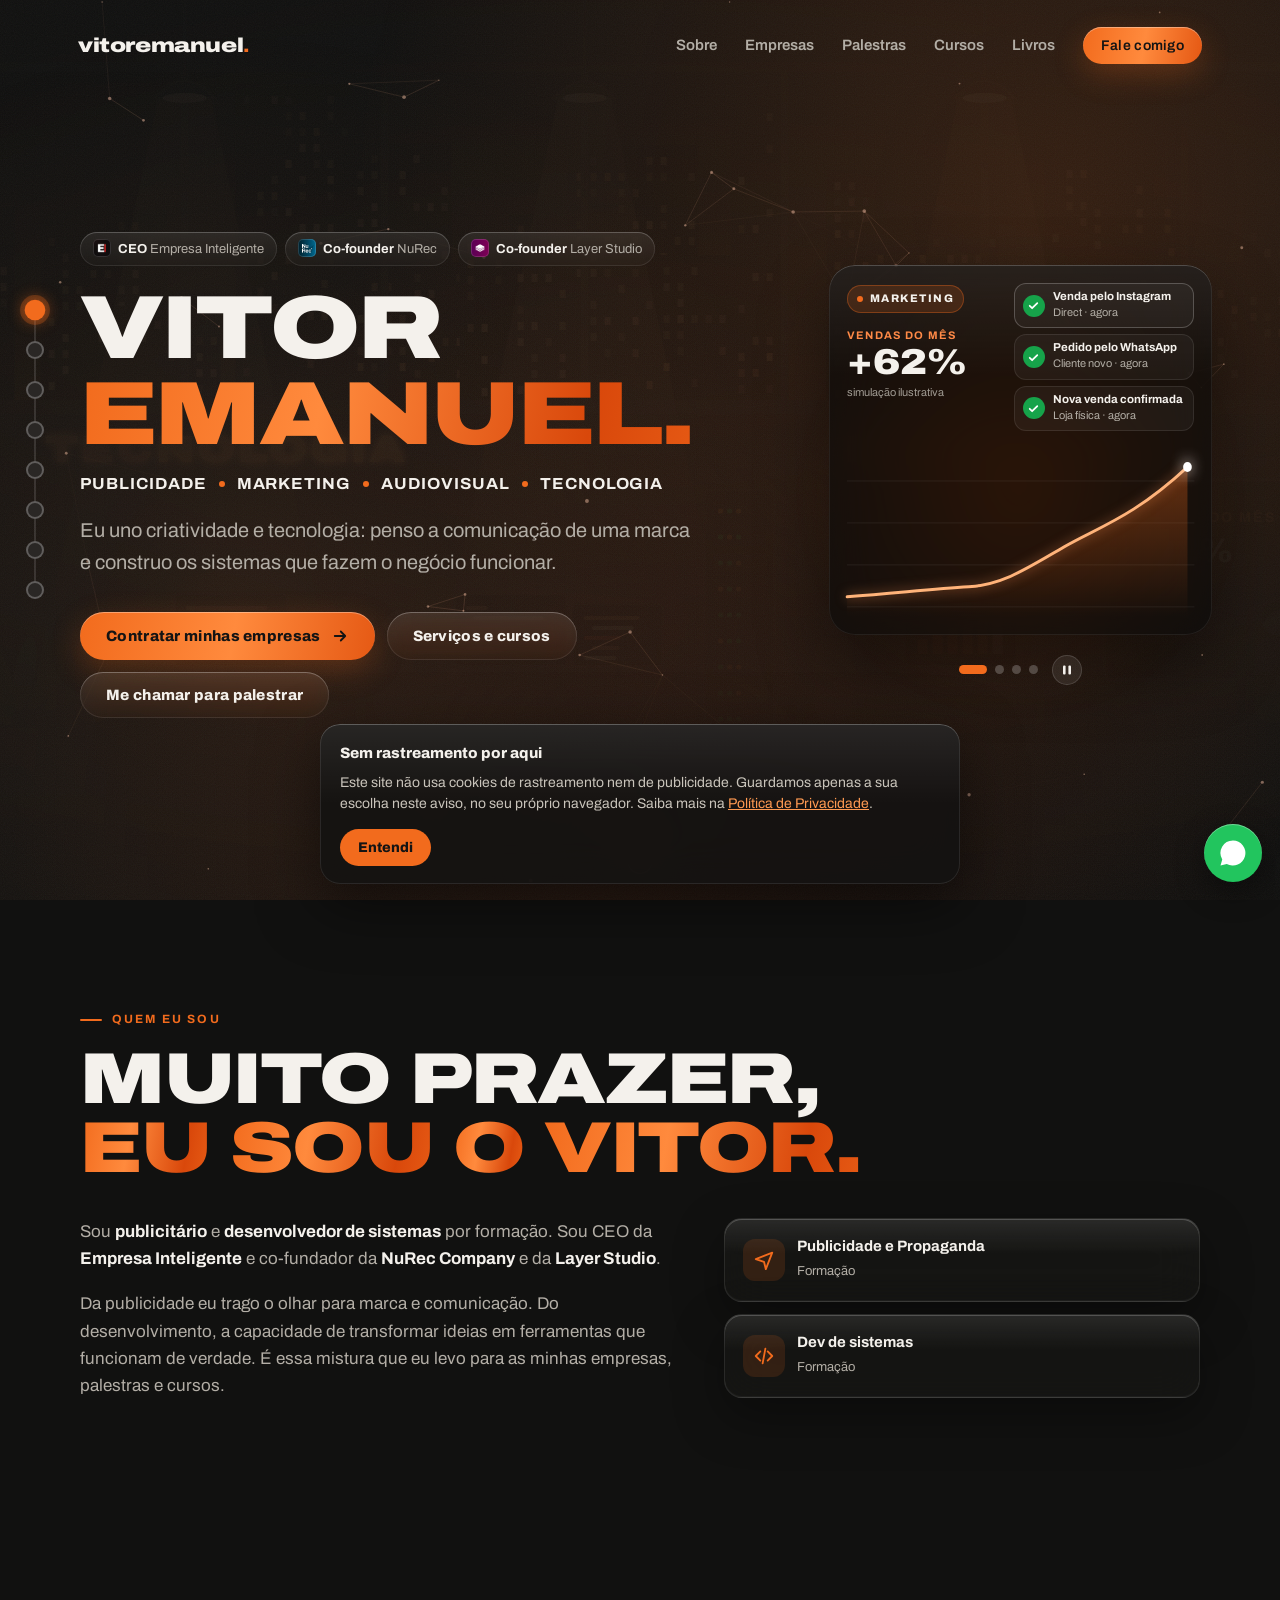
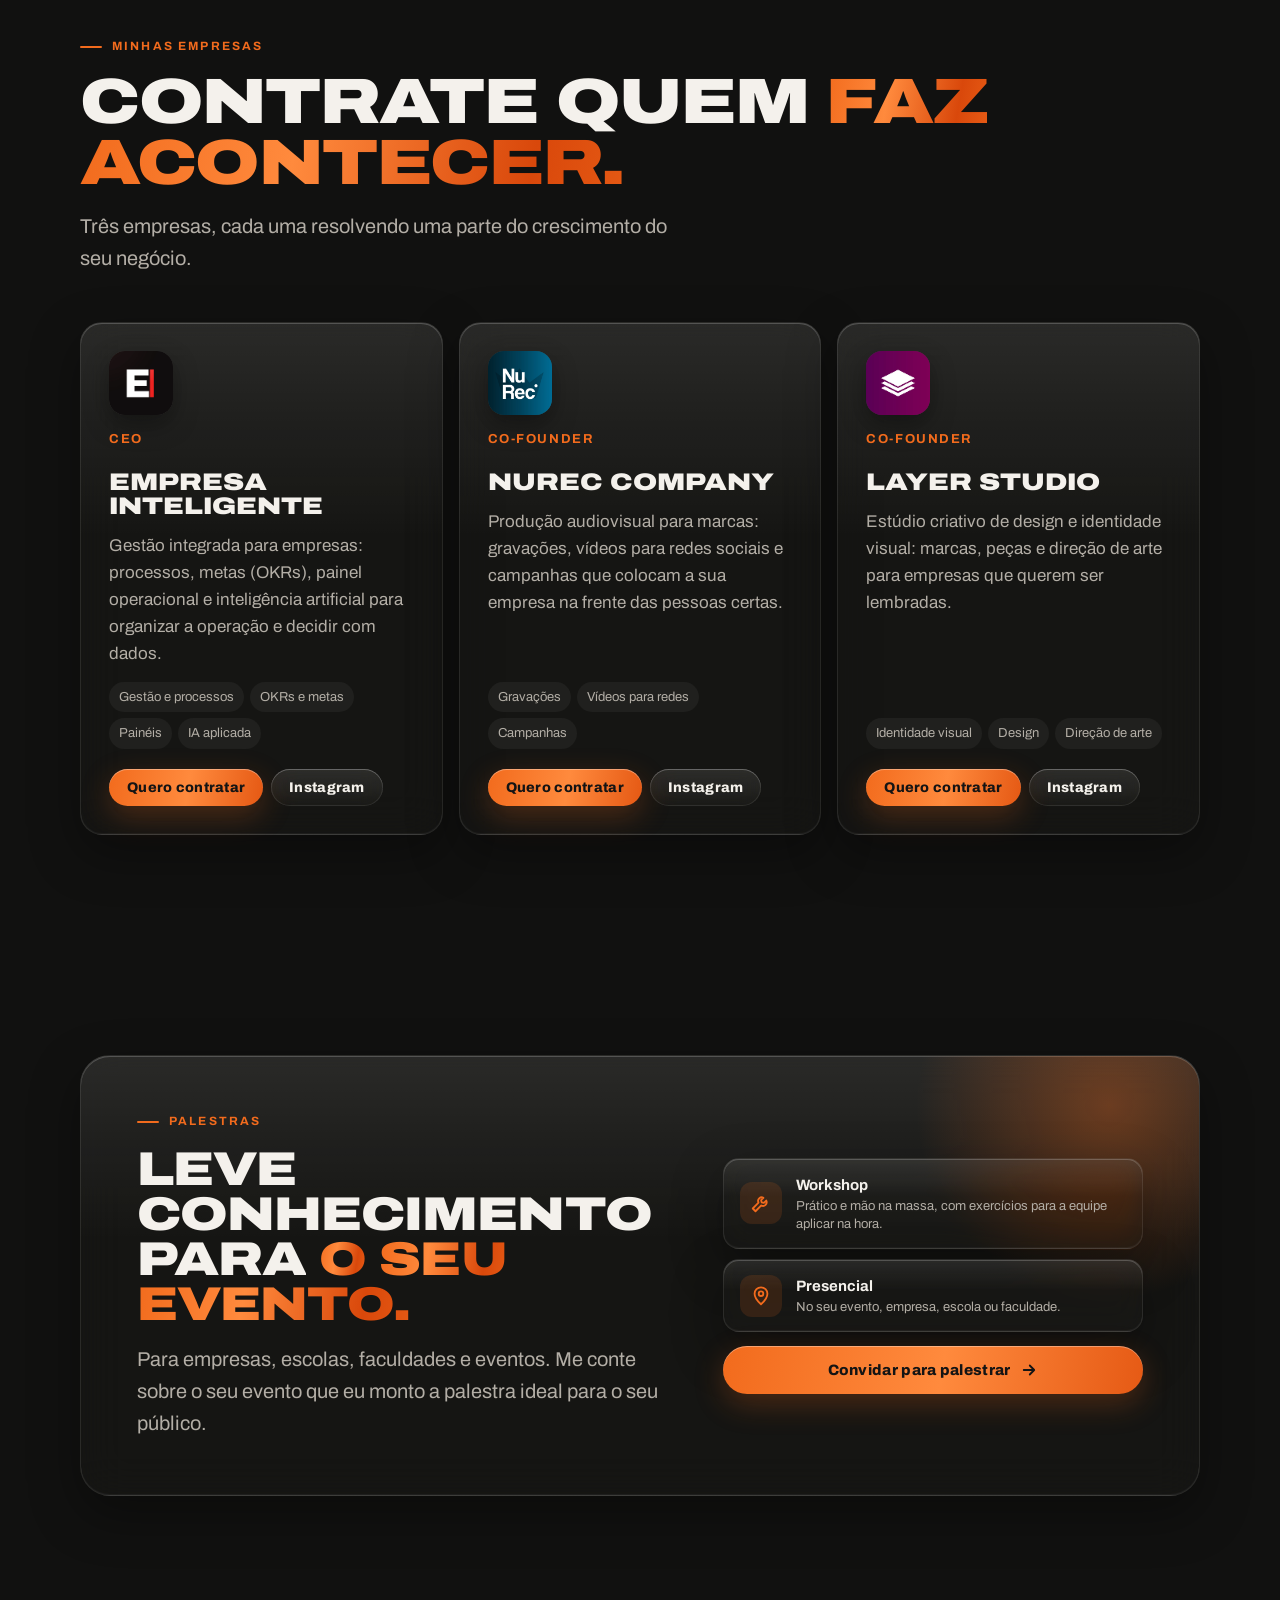
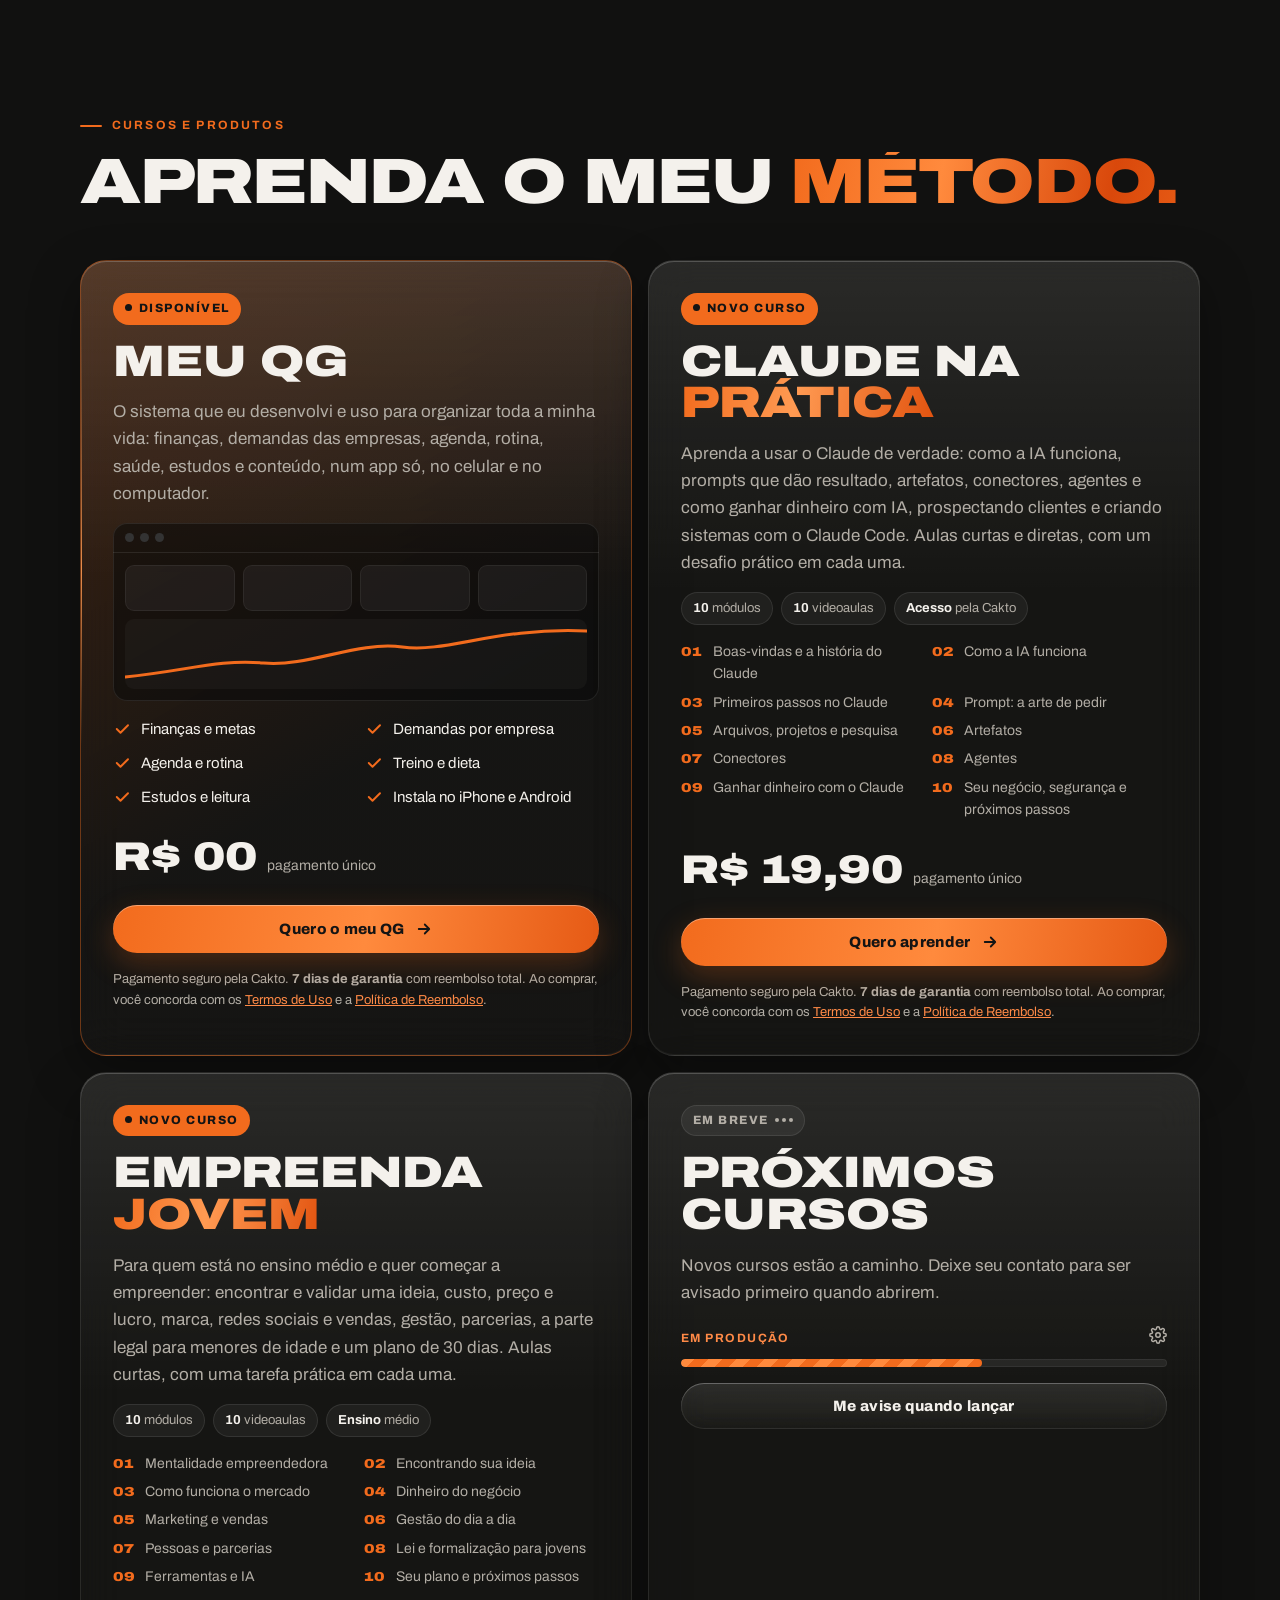
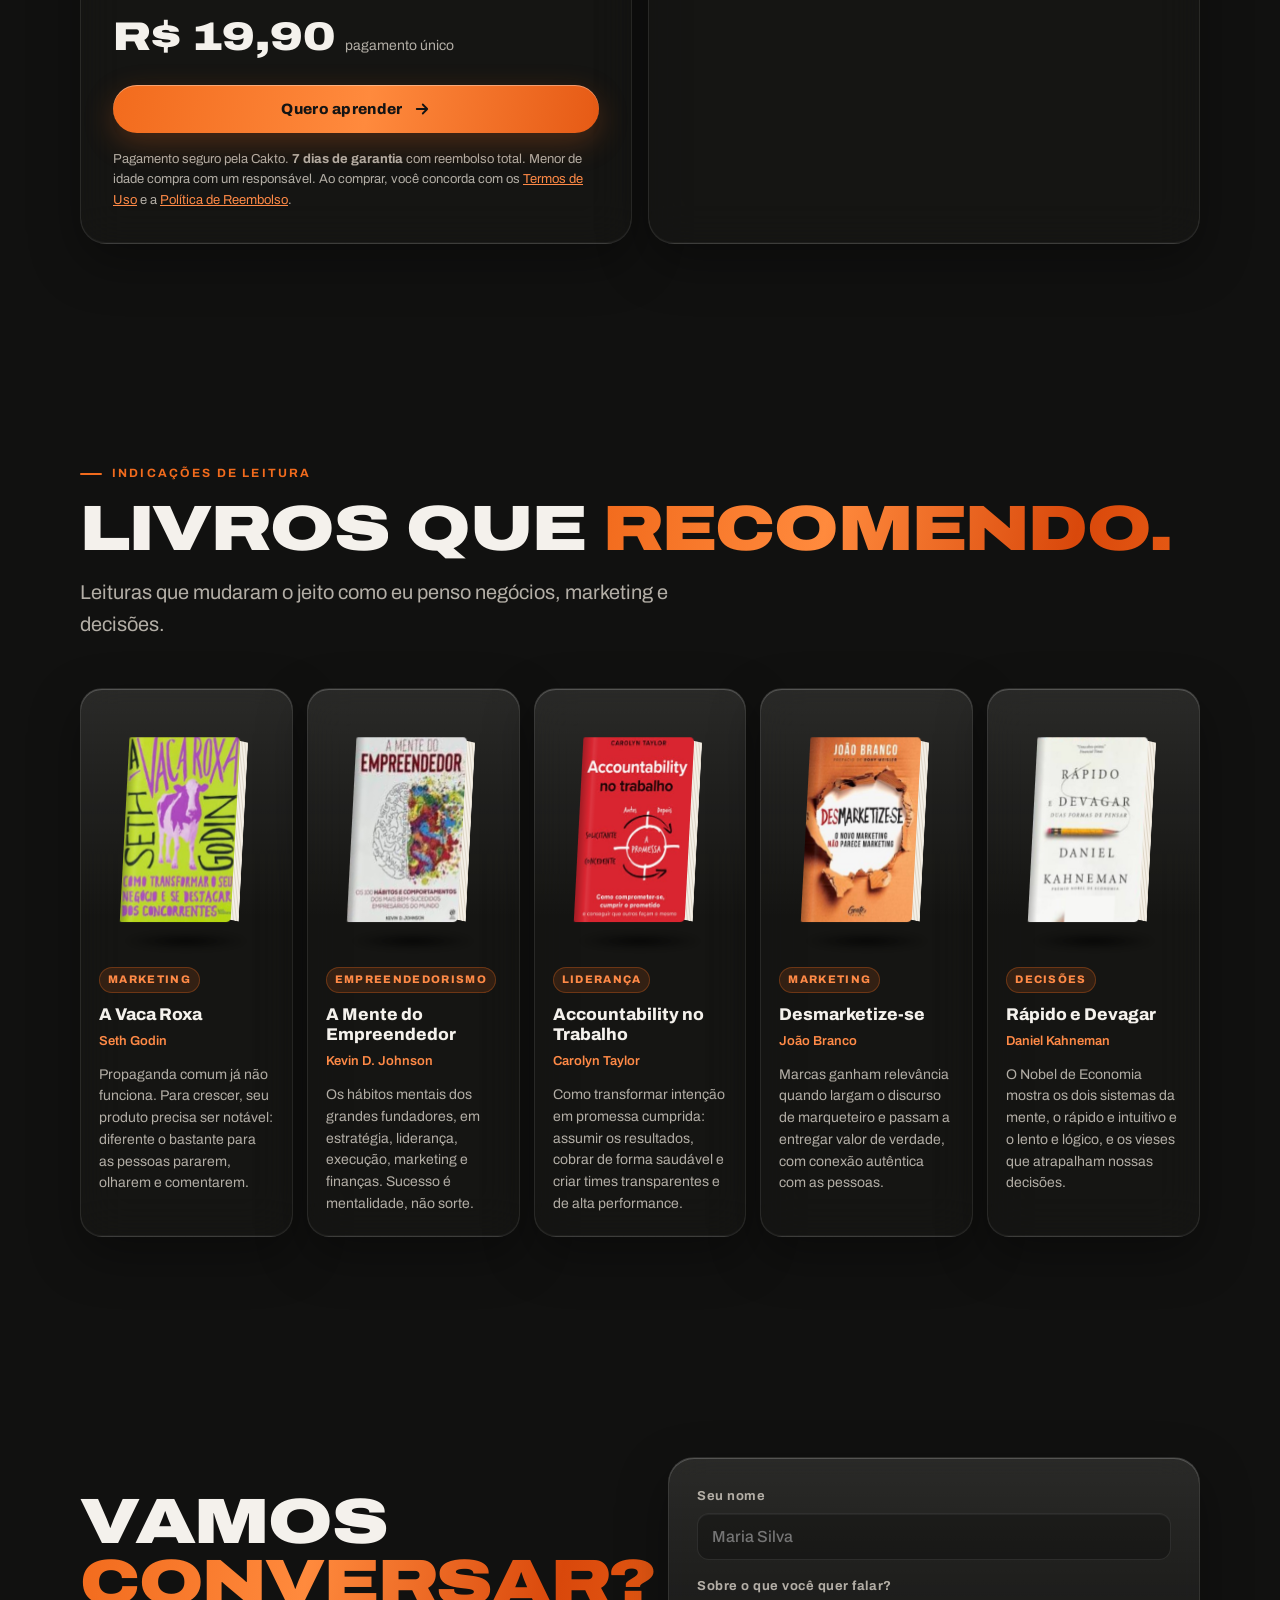
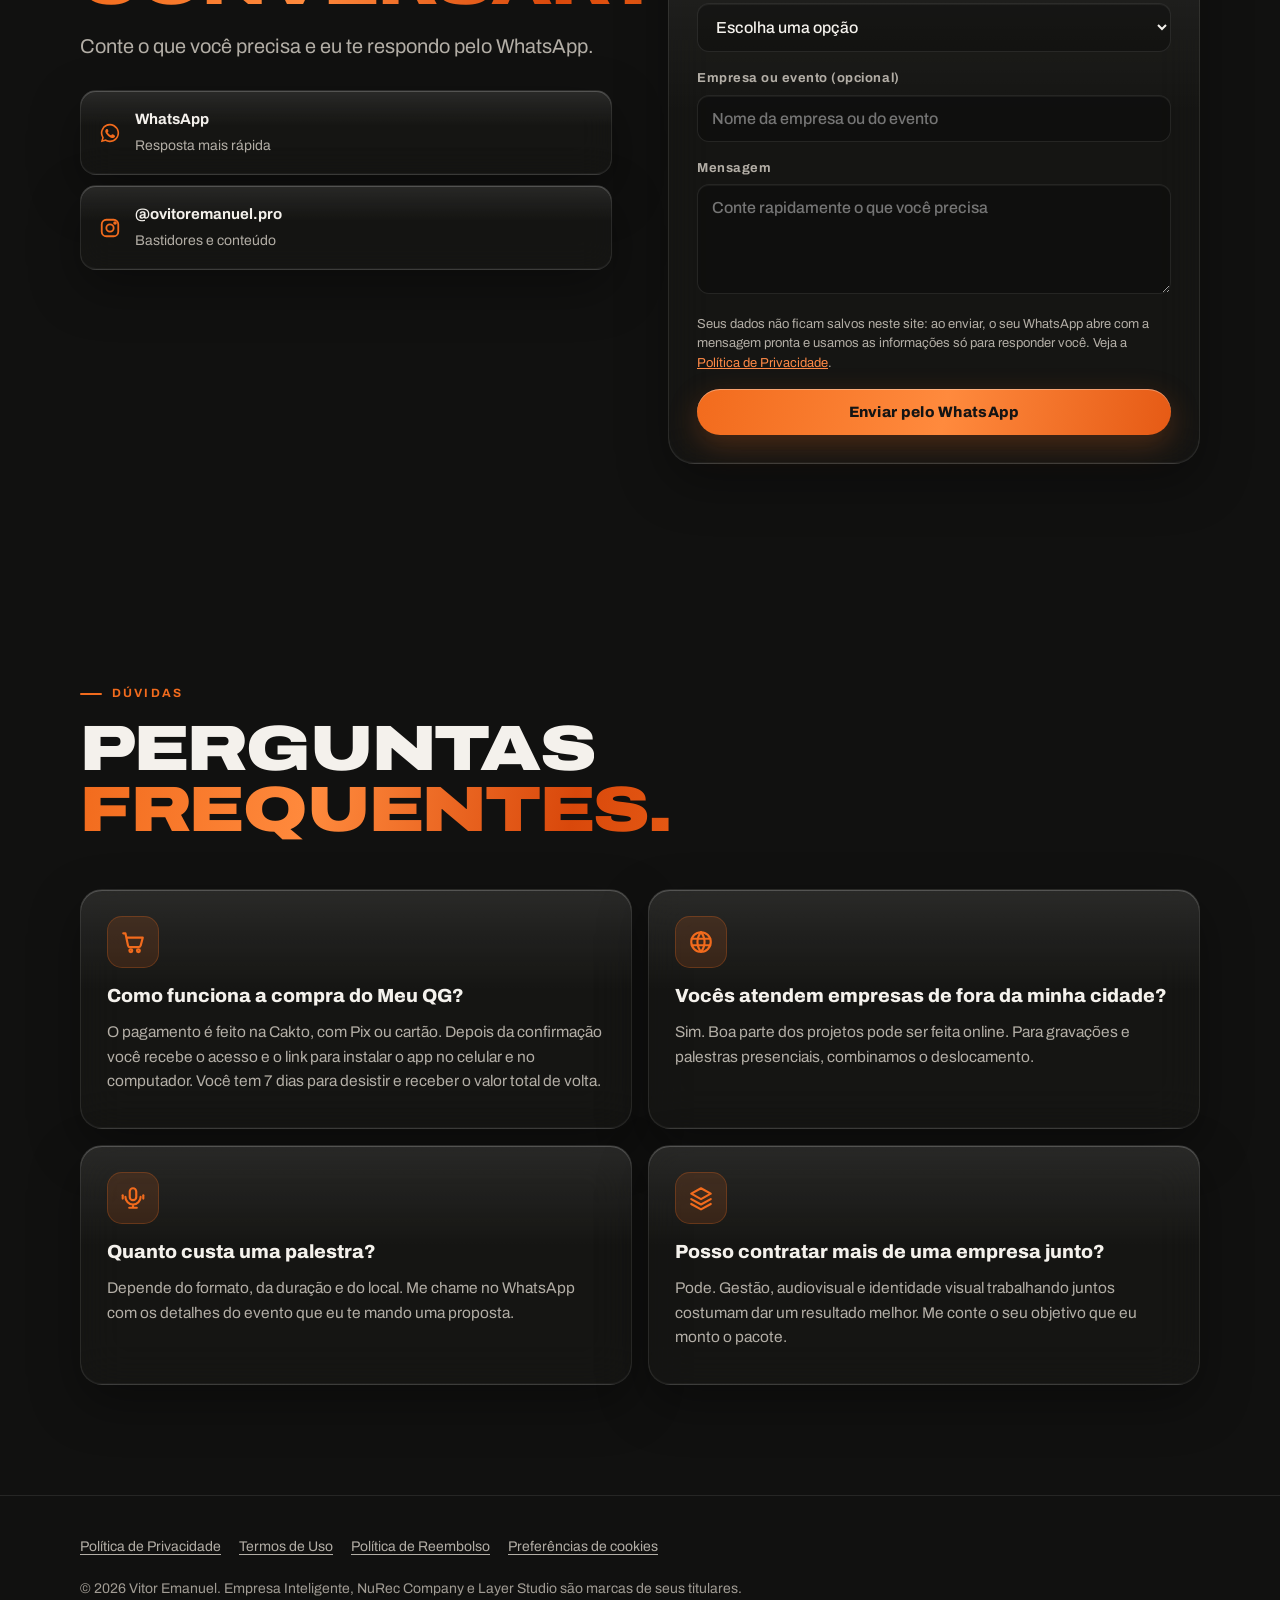
==== commit 5a50a579: "Publica o curso Co-Authored-By: Claude Opus 5.5 <noreply@anthropic.com>" ====
--- a/index.html
+++ b/index.html
@@ -243,7 +243,7 @@
 
 /* cursos */
 .cur-grid{display:grid;grid-template-columns:repeat(2,minmax(0,1fr));gap:16px;perspective:1200px}
-.cur-grid>.cur:last-child{grid-column:1/-1}
+.cur-grid>.cur:last-child:nth-child(odd){grid-column:1/-1}
 .cc .cc-tag{background:linear-gradient(100deg,#f26b1d,#ff9a52 45%,#e2530f);-webkit-background-clip:text;background-clip:text;color:transparent}
 .cc-info{display:flex;flex-wrap:wrap;gap:8px}
 .cc-info span{font-size:13px;color:var(--mut);padding:6px 12px;border-radius:99px;background:rgba(255,255,255,.05);box-shadow:inset 0 0 0 1px var(--glass-brd)}
@@ -698,6 +698,16 @@
           <a class="btn pri" id="comprarClaude" href="claude-na-pratica/">Quero aprender <svg viewBox="0 0 24 24" fill="none" stroke="currentColor" stroke-width="2.4" stroke-linecap="round" stroke-linejoin="round"><path d="M5 12h14M13 6l6 6-6 6"/></svg><span class="sr"> (abre a página do curso)</span></a>
           <p class="nota-compra">Pagamento seguro pela Cakto. <strong>7 dias de garantia</strong> com reembolso total. Ao comprar, você concorda com os <a href="termos.html">Termos de Uso</a> e a <a href="reembolso.html">Política de Reembolso</a>.</p>
         </article>
+        <article class="cur cc glass rv tilt">
+          <span class="selo"><i class="vivo"></i>Novo curso</span>
+          <h3>Empreenda <span class="cc-tag">Jovem</span></h3>
+          <p>Para quem está no ensino médio e quer começar a empreender: encontrar e validar uma ideia, custo, preço e lucro, marca, redes sociais e vendas, gestão, parcerias, a parte legal para menores de idade e um plano de 30 dias. Aulas curtas, com uma tarefa prática em cada uma.</p>
+          <div class="cc-info"><span><b>10</b> módulos</span><span><b>10</b> videoaulas</span><span><b>Ensino</b> médio</span></div>
+          <ol class="cc-mods"><li><span>01</span>Mentalidade empreendedora</li><li><span>02</span>Encontrando sua ideia</li><li><span>03</span>Como funciona o mercado</li><li><span>04</span>Dinheiro do negócio</li><li><span>05</span>Marketing e vendas</li><li><span>06</span>Gestão do dia a dia</li><li><span>07</span>Pessoas e parcerias</li><li><span>08</span>Lei e formalização para jovens</li><li><span>09</span>Ferramentas e IA</li><li><span>10</span>Seu plano e próximos passos</li></ol>
+          <div class="preco"><b>R$ 19,90</b><span>pagamento único</span></div>
+          <a class="btn pri" id="comprarJovem" href="empreenda-jovem/">Quero aprender <svg viewBox="0 0 24 24" fill="none" stroke="currentColor" stroke-width="2.4" stroke-linecap="round" stroke-linejoin="round"><path d="M5 12h14M13 6l6 6-6 6"/></svg><span class="sr"> (abre a página do curso)</span></a>
+          <p class="nota-compra">Pagamento seguro pela Cakto. <strong>7 dias de garantia</strong> com reembolso total. Menor de idade compra com um responsável. Ao comprar, você concorda com os <a href="termos.html">Termos de Uso</a> e a <a href="reembolso.html">Política de Reembolso</a>.</p>
+        </article>
         <article class="cur glass rv tilt">
           <span class="selo cinza">Em breve<span class="pts" aria-hidden="true"><i></i><i></i><i></i></span></span>
           <h3>Próximos cursos</h3>
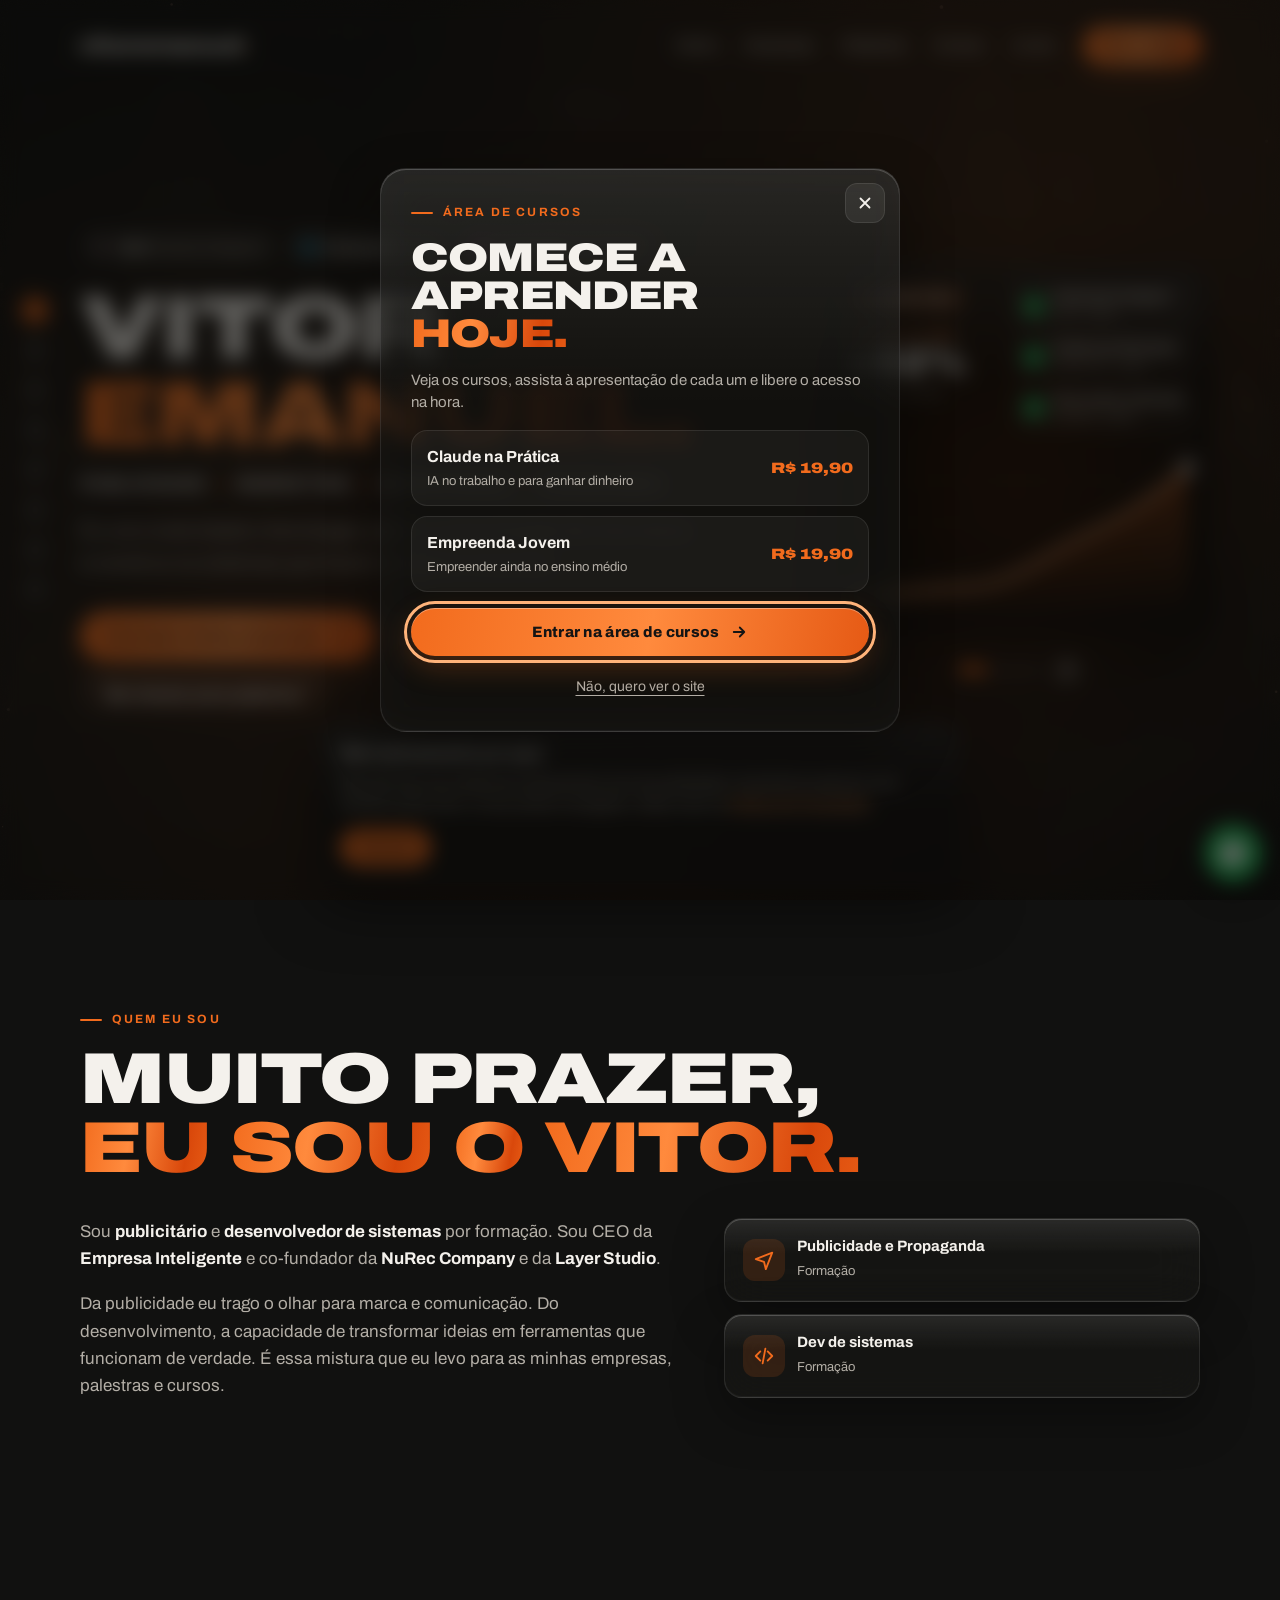
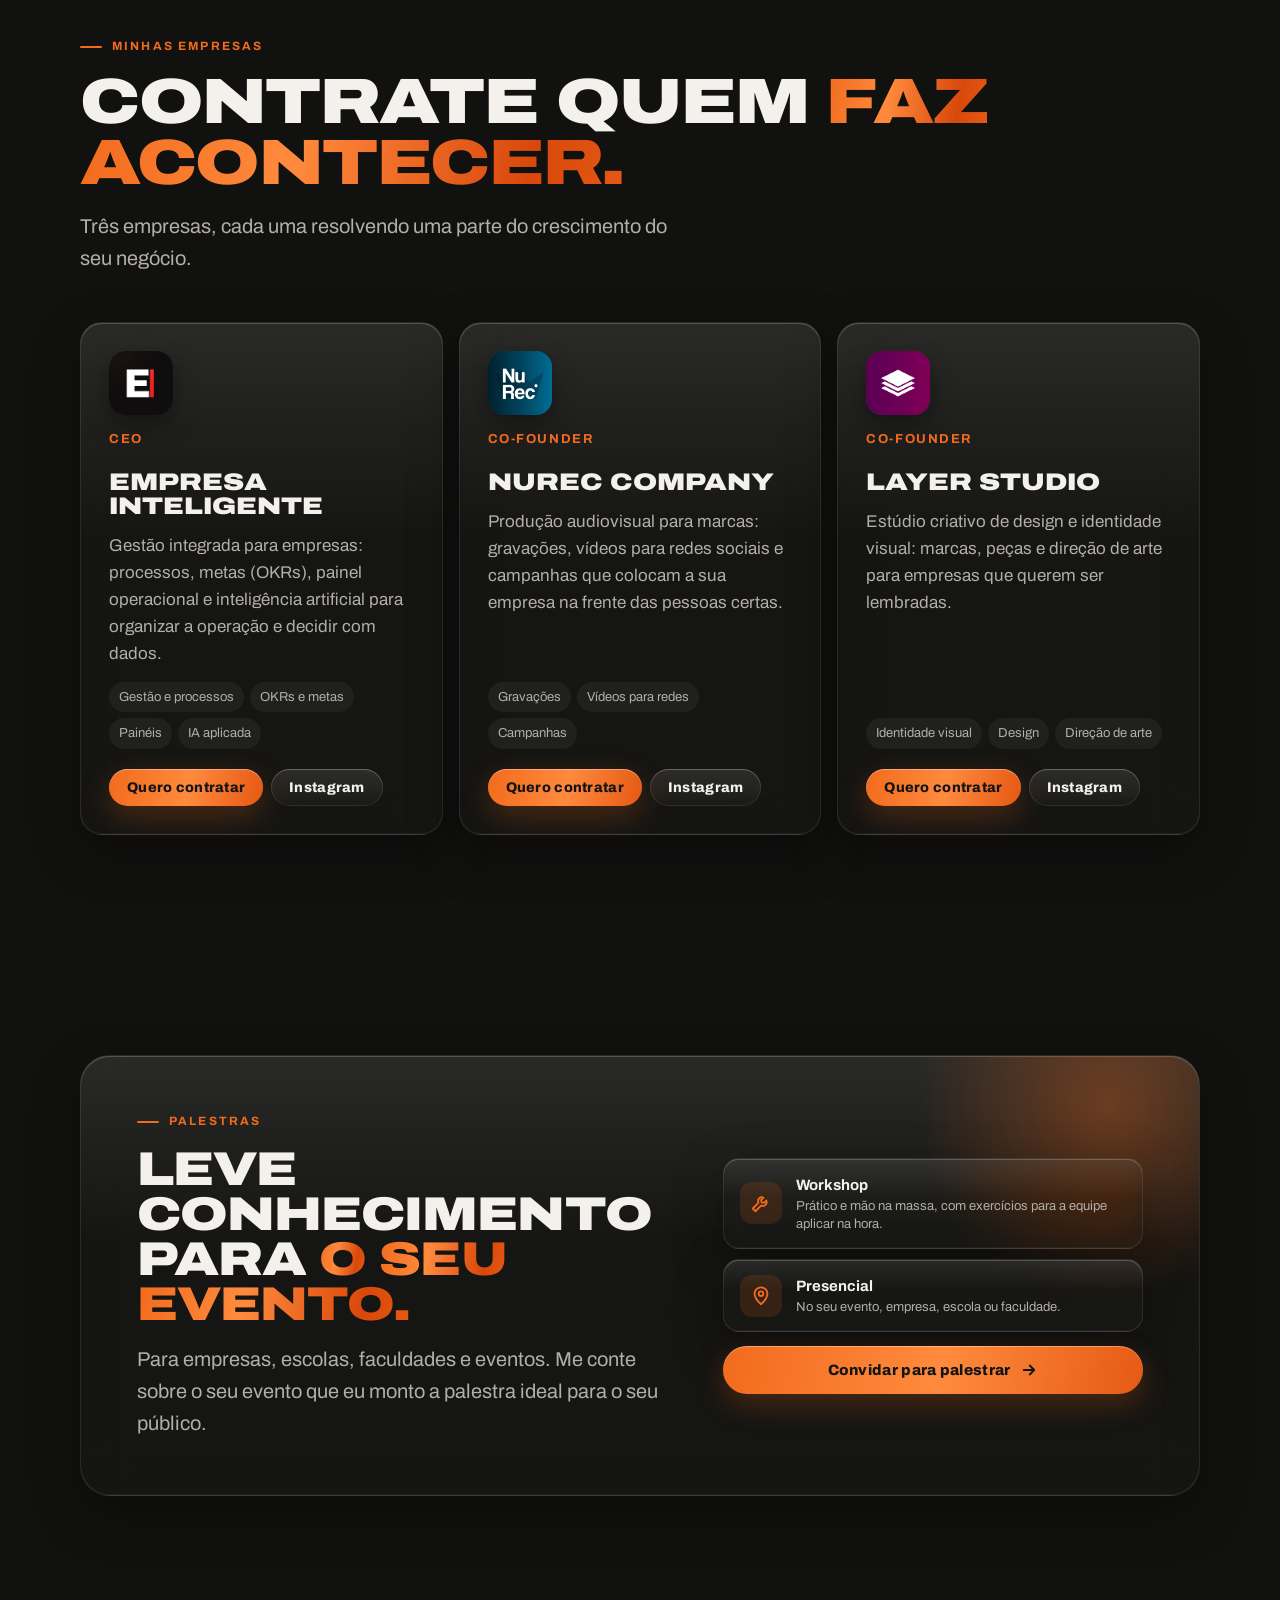
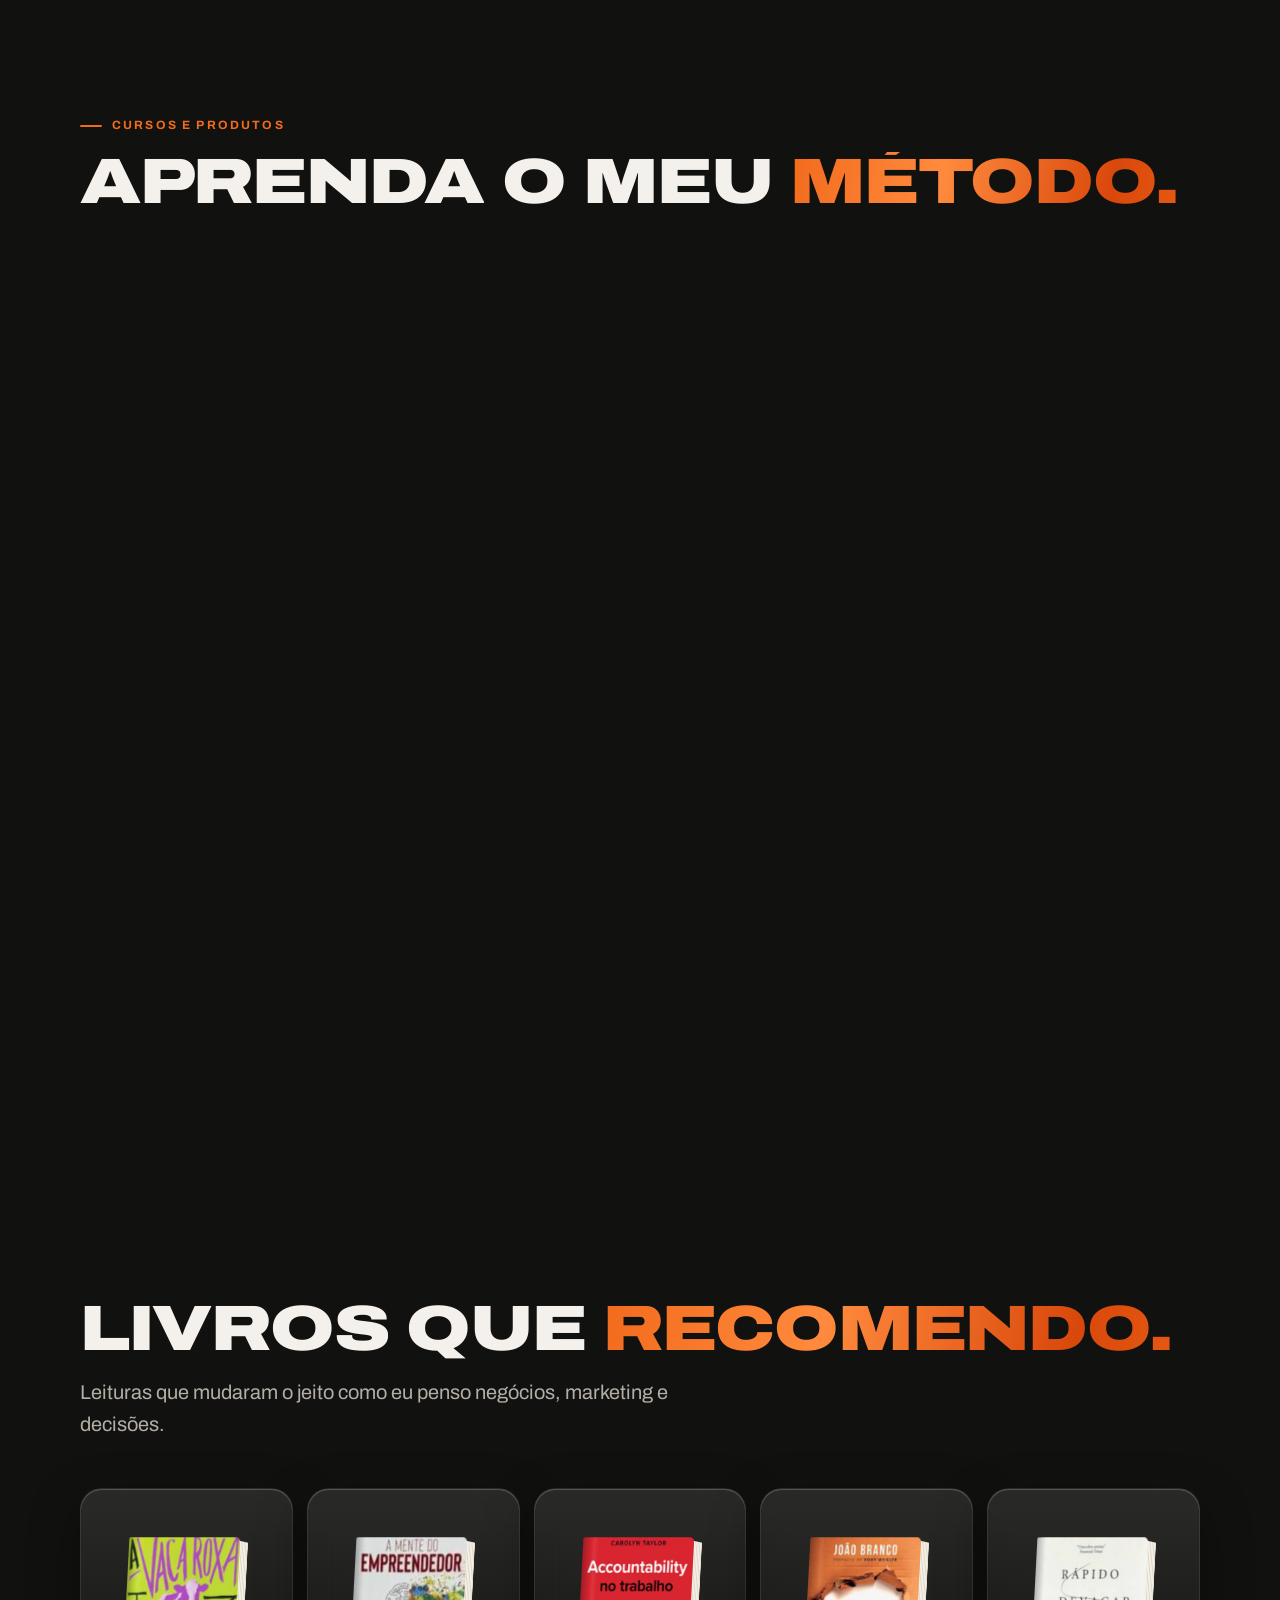
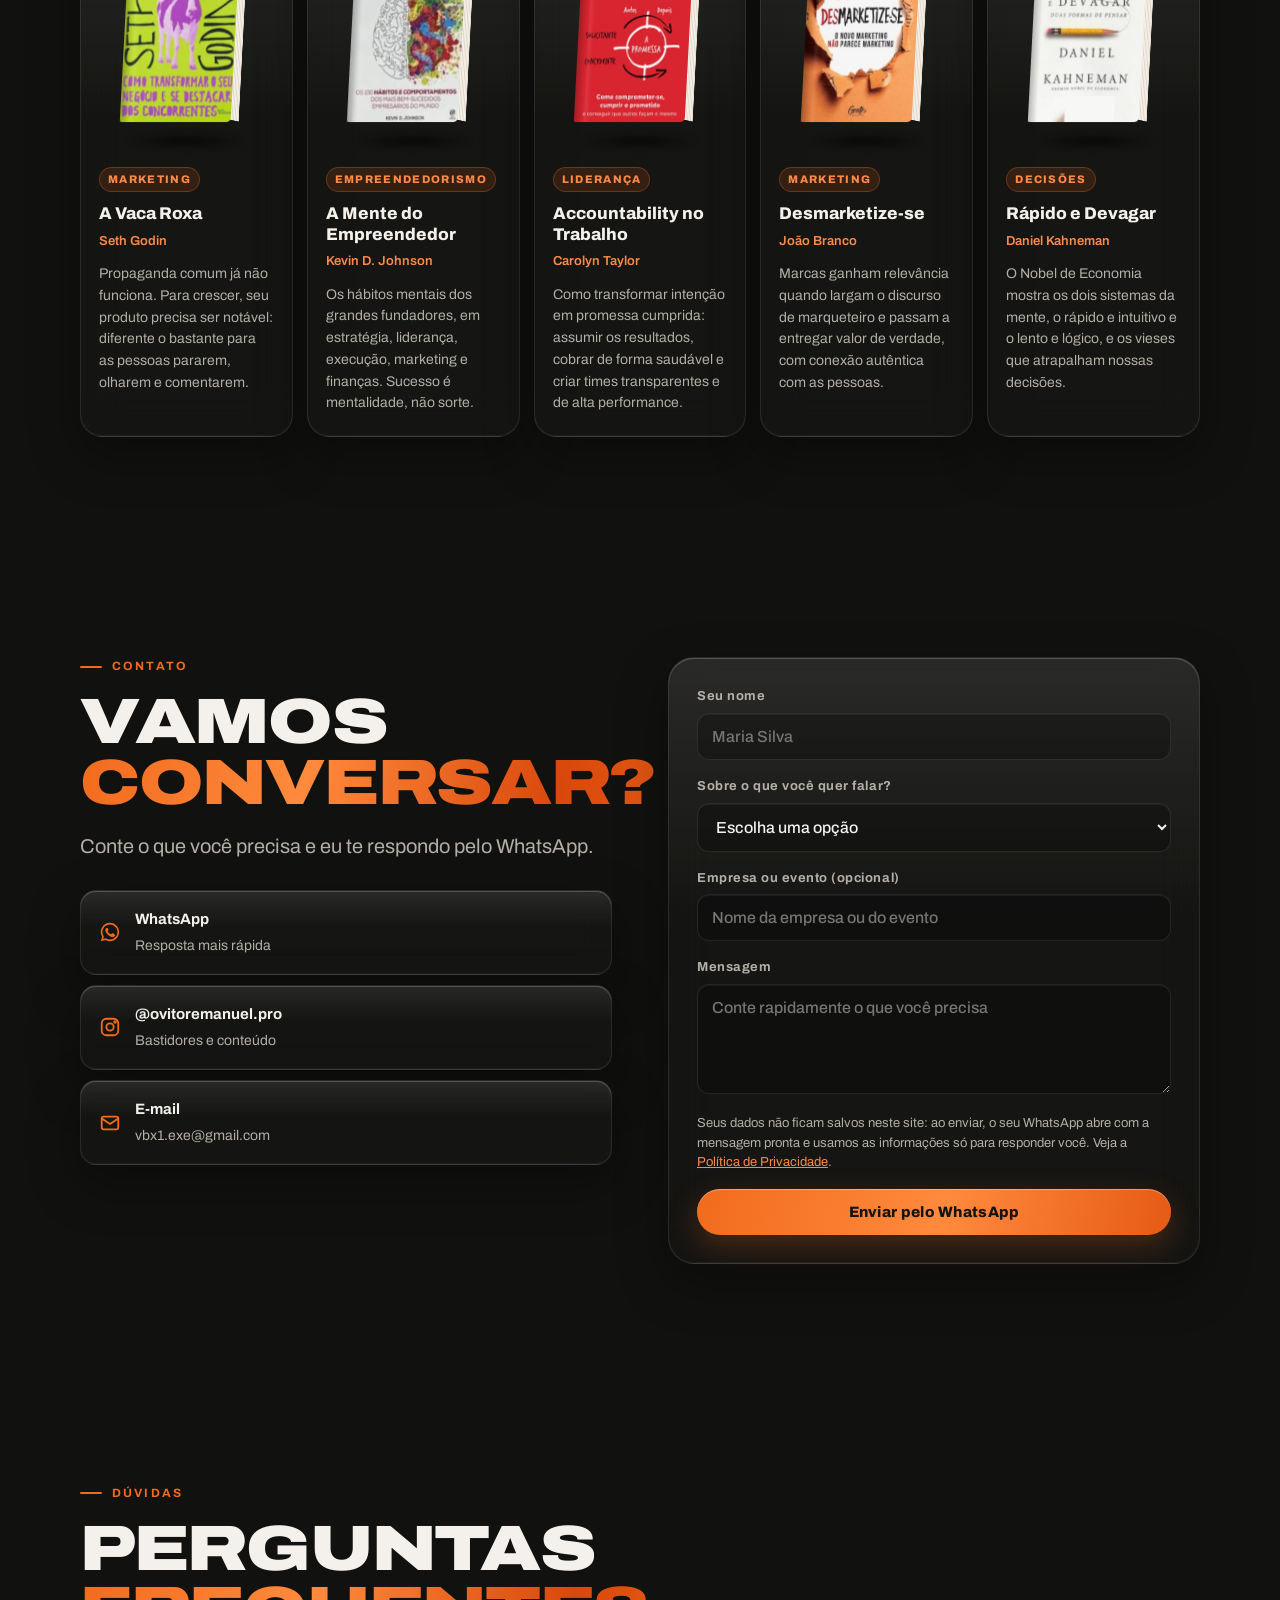
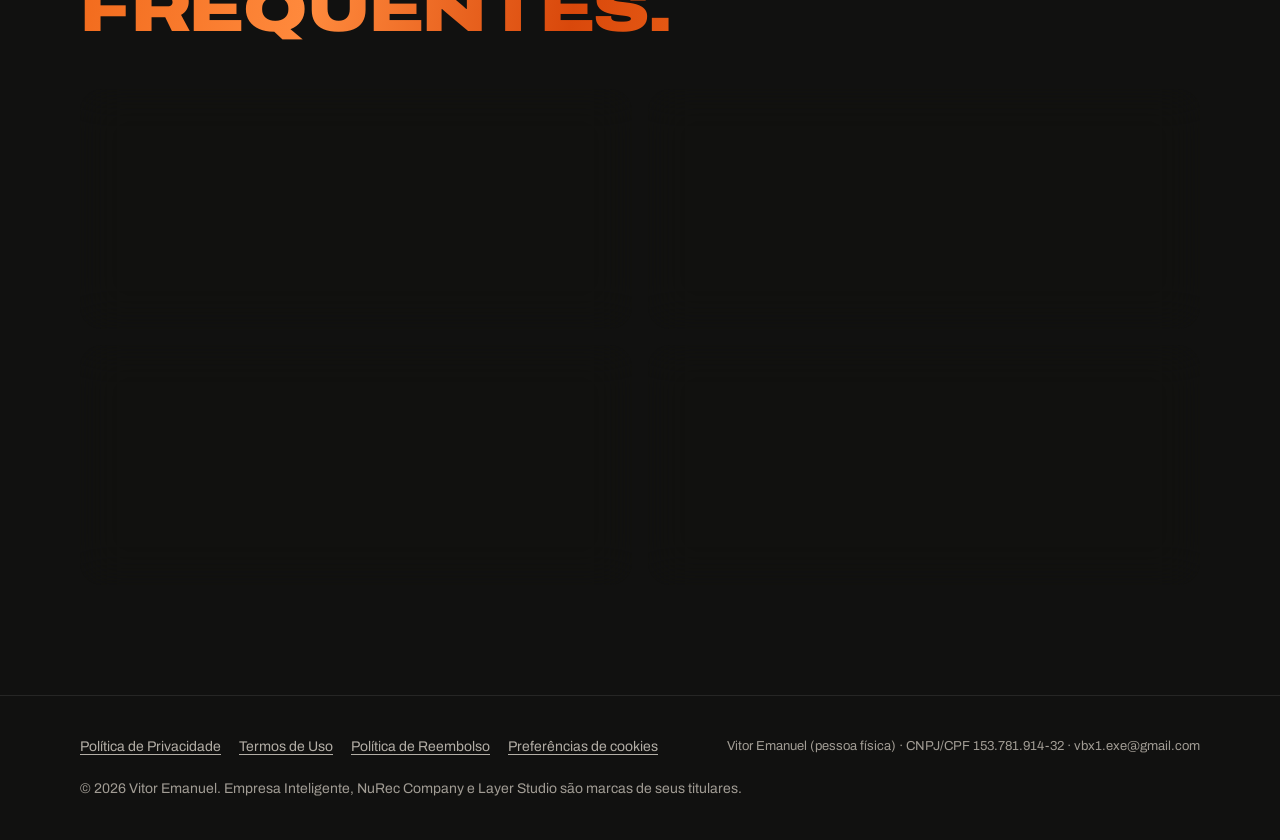
==== commit 60b147de: "Publica o curso Co-Authored-By: Claude Opus 5.5 <noreply@anthropic.com>" ====
--- a/index.html
+++ b/index.html
@@ -476,6 +476,27 @@
   .cur .lista,.formacao{grid-template-columns:1fr}
   .num b{font-size:34px}
 }
+
+/* ---- área de cursos (card na landing) ---- */
+.area-lista{list-style:none;margin:0;padding:0;display:grid;gap:10px}
+.area-lista li{display:grid;grid-template-columns:1fr auto;gap:2px 14px;align-items:center;padding:14px 16px;border-radius:16px;background:rgba(255,255,255,.04);box-shadow:inset 0 0 0 1px var(--glass-brd)}
+.area-lista b{font-size:16px}.area-lista span{grid-column:1;font-size:13px;color:var(--mut)}
+.area-lista em{grid-column:2;grid-row:1/3;font-style:normal;font-weight:900;font-stretch:125%;color:var(--acc);font-size:15px}
+/* ---- quadro de entrada ---- */
+.entrada{position:fixed;inset:0;z-index:300;display:grid;place-items:center;padding:20px;background:rgba(8,7,6,.62);-webkit-backdrop-filter:blur(10px);backdrop-filter:blur(10px);opacity:0;transition:opacity .35s var(--ease)}
+.entrada[hidden]{display:none}
+.entrada.on{opacity:1}
+.ent-box{position:relative;width:min(520px,100%);max-height:calc(100dvh - 40px);overflow:auto;padding:34px 30px 28px;border-radius:26px;display:grid;gap:16px;transform:translateY(24px) scale(.97);transition:transform .45s var(--ease)}
+.entrada.on .ent-box{transform:none}
+.ent-x{position:absolute;top:14px;right:14px;width:40px;height:40px;border-radius:12px;border:0;cursor:pointer;display:grid;place-items:center;color:var(--txt);background:rgba(255,255,255,.07);box-shadow:inset 0 0 0 1px var(--glass-brd)}
+.ent-x:hover{background:rgba(255,255,255,.14)}
+.ent-x svg{width:18px;height:18px}
+.ent-box h2{font-size:clamp(30px,7vw,40px);line-height:.95;margin:0;padding-right:40px}
+.ent-box p{margin:0;color:var(--mut);font-size:15px;line-height:1.5}
+.ent-box .btn{justify-content:center;width:100%}
+.ent-site{all:unset;cursor:pointer;justify-self:center;font-size:14px;color:var(--mut);text-decoration:underline;text-underline-offset:4px;padding:4px 8px}
+.ent-site:hover{color:var(--txt)}
+@media (prefers-reduced-motion:reduce){.entrada,.ent-box{transition:none}}
 </style>
 </head>
 <body>
@@ -491,7 +512,7 @@
       <a href="#sobre">Sobre</a>
       <a href="#empresas">Empresas</a>
       <a href="#palestras">Palestras</a>
-      <a href="#cursos">Cursos</a>
+      <a href="cursos/">Cursos</a>
       <a href="#livros">Livros</a>
       <a class="btn pri sm" href="#contato">Fale comigo</a>
     </nav>
@@ -688,35 +709,16 @@
           <a class="btn pri" id="comprarQG" target="_blank" rel="noopener">Quero o meu QG <svg viewBox="0 0 24 24" fill="none" stroke="currentColor" stroke-width="2.4" stroke-linecap="round" stroke-linejoin="round"><path d="M5 12h14M13 6l6 6-6 6"/></svg><span class="sr"> (abre o pagamento em nova aba)</span></a>
           <p class="nota-compra">Pagamento seguro pela Cakto. <strong>7 dias de garantia</strong> com reembolso total. Ao comprar, você concorda com os <a href="termos.html">Termos de Uso</a> e a <a href="reembolso.html">Política de Reembolso</a>.</p>
         </article>
-        <article class="cur cc glass rv tilt">
-          <span class="selo"><i class="vivo"></i>Novo curso</span>
-          <h3>Claude na <span class="cc-tag">Prática</span></h3>
-          <p>Aprenda a usar o Claude de verdade: como a IA funciona, prompts que dão resultado, artefatos, conectores, agentes e como ganhar dinheiro com IA, prospectando clientes e criando sistemas com o Claude Code. Aulas curtas e diretas, com um desafio prático em cada uma.</p>
-          <div class="cc-info"><span><b>10</b> módulos</span><span><b>10</b> videoaulas</span><span><b>Acesso</b> pela Cakto</span></div>
-          <ol class="cc-mods"><li><span>01</span>Boas-vindas e a história do Claude</li><li><span>02</span>Como a IA funciona</li><li><span>03</span>Primeiros passos no Claude</li><li><span>04</span>Prompt: a arte de pedir</li><li><span>05</span>Arquivos, projetos e pesquisa</li><li><span>06</span>Artefatos</li><li><span>07</span>Conectores</li><li><span>08</span>Agentes</li><li><span>09</span>Ganhar dinheiro com o Claude</li><li><span>10</span>Seu negócio, segurança e próximos passos</li></ol>
-          <div class="preco"><b>R$ 19,90</b><span>pagamento único</span></div>
-          <a class="btn pri" id="comprarClaude" href="claude-na-pratica/">Quero aprender <svg viewBox="0 0 24 24" fill="none" stroke="currentColor" stroke-width="2.4" stroke-linecap="round" stroke-linejoin="round"><path d="M5 12h14M13 6l6 6-6 6"/></svg><span class="sr"> (abre a página do curso)</span></a>
-          <p class="nota-compra">Pagamento seguro pela Cakto. <strong>7 dias de garantia</strong> com reembolso total. Ao comprar, você concorda com os <a href="termos.html">Termos de Uso</a> e a <a href="reembolso.html">Política de Reembolso</a>.</p>
-        </article>
-        <article class="cur cc glass rv tilt">
-          <span class="selo"><i class="vivo"></i>Novo curso</span>
-          <h3>Empreenda <span class="cc-tag">Jovem</span></h3>
-          <p>Para quem está no ensino médio e quer começar a empreender: encontrar e validar uma ideia, custo, preço e lucro, marca, redes sociais e vendas, gestão, parcerias, a parte legal para menores de idade e um plano de 30 dias. Aulas curtas, com uma tarefa prática em cada uma.</p>
-          <div class="cc-info"><span><b>10</b> módulos</span><span><b>10</b> videoaulas</span><span><b>Ensino</b> médio</span></div>
-          <ol class="cc-mods"><li><span>01</span>Mentalidade empreendedora</li><li><span>02</span>Encontrando sua ideia</li><li><span>03</span>Como funciona o mercado</li><li><span>04</span>Dinheiro do negócio</li><li><span>05</span>Marketing e vendas</li><li><span>06</span>Gestão do dia a dia</li><li><span>07</span>Pessoas e parcerias</li><li><span>08</span>Lei e formalização para jovens</li><li><span>09</span>Ferramentas e IA</li><li><span>10</span>Seu plano e próximos passos</li></ol>
-          <div class="preco"><b>R$ 19,90</b><span>pagamento único</span></div>
-          <a class="btn pri" id="comprarJovem" href="empreenda-jovem/">Quero aprender <svg viewBox="0 0 24 24" fill="none" stroke="currentColor" stroke-width="2.4" stroke-linecap="round" stroke-linejoin="round"><path d="M5 12h14M13 6l6 6-6 6"/></svg><span class="sr"> (abre a página do curso)</span></a>
-          <p class="nota-compra">Pagamento seguro pela Cakto. <strong>7 dias de garantia</strong> com reembolso total. Menor de idade compra com um responsável. Ao comprar, você concorda com os <a href="termos.html">Termos de Uso</a> e a <a href="reembolso.html">Política de Reembolso</a>.</p>
-        </article>
-        <article class="cur glass rv tilt">
-          <span class="selo cinza">Em breve<span class="pts" aria-hidden="true"><i></i><i></i><i></i></span></span>
-          <h3>Próximos cursos</h3>
-          <p>Novos cursos estão a caminho. Deixe seu contato para ser avisado primeiro quando abrirem.</p>
-          <div class="prod" aria-hidden="true">
-            <div class="prod-l"><span>Em produção</span><span class="engr"><svg viewBox="0 0 24 24" fill="none" stroke="currentColor" stroke-width="2" stroke-linecap="round" stroke-linejoin="round"><circle cx="12" cy="12" r="3"/><path d="M19.4 15a1.7 1.7 0 0 0 .3 1.8l.1.1a2 2 0 1 1-2.8 2.8l-.1-.1a1.7 1.7 0 0 0-1.8-.3 1.7 1.7 0 0 0-1 1.5V21a2 2 0 1 1-4 0v-.1a1.7 1.7 0 0 0-1.1-1.5 1.7 1.7 0 0 0-1.8.3l-.1.1a2 2 0 1 1-2.8-2.8l.1-.1a1.7 1.7 0 0 0 .3-1.8 1.7 1.7 0 0 0-1.5-1H3a2 2 0 1 1 0-4h.1a1.7 1.7 0 0 0 1.5-1.1 1.7 1.7 0 0 0-.3-1.8l-.1-.1a2 2 0 1 1 2.8-2.8l.1.1a1.7 1.7 0 0 0 1.8.3H9a1.7 1.7 0 0 0 1-1.5V3a2 2 0 1 1 4 0v.1a1.7 1.7 0 0 0 1 1.5 1.7 1.7 0 0 0 1.8-.3l.1-.1a2 2 0 1 1 2.8 2.8l-.1.1a1.7 1.7 0 0 0-.3 1.8V9a1.7 1.7 0 0 0 1.5 1H21a2 2 0 1 1 0 4h-.1a1.7 1.7 0 0 0-1.5 1z"/></svg></span></div>
-            <div class="barra-prod"><i></i></div>
-          </div>
-          <a class="btn sec" data-zap="Olá, Vitor! Quero ser avisado quando os próximos cursos saírem.">Me avise quando lançar</a>
+        <article class="cur cc area-card glass rv tilt">
+          <span class="selo"><i class="vivo"></i>2 cursos disponíveis</span>
+          <h3>Área de <span class="cc-tag">cursos</span></h3>
+          <p>Cursos curtos e práticos, com videoaulas, apostilas em PDF e uma tarefa em cada aula. Escolha o seu, assista à apresentação e comece hoje.</p>
+          <ul class="area-lista">
+            <li><b>Claude na Prática</b><span>IA no trabalho e para ganhar dinheiro</span><em>R$ 19,90</em></li>
+            <li><b>Empreenda Jovem</b><span>Empreender ainda no ensino médio</span><em>R$ 19,90</em></li>
+          </ul>
+          <a class="btn pri" href="cursos/">Ver os cursos <svg viewBox="0 0 24 24" fill="none" stroke="currentColor" stroke-width="2.4" stroke-linecap="round" stroke-linejoin="round"><path d="M5 12h14M13 6l6 6-6 6"/></svg></a>
+          <p class="nota-compra">Pagamento seguro pela Cakto, acesso imediato e <strong>7 dias de garantia</strong>.</p>
         </article>
       </div>
     </div>
@@ -856,6 +858,22 @@
   </section>
 </main>
 
+
+<div class="entrada" id="entrada" role="dialog" aria-modal="true" aria-labelledby="entTit" hidden>
+  <div class="ent-box glass">
+    <button class="ent-x" type="button" data-fecha aria-label="Fechar e ver o site"><svg viewBox="0 0 24 24" fill="none" stroke="currentColor" stroke-width="2.4" stroke-linecap="round"><path d="M6 6l12 12M18 6L6 18"/></svg></button>
+    <span class="eyebrow">Área de cursos</span>
+    <h2 class="h" id="entTit">Comece a aprender <span class="tag">hoje.</span></h2>
+    <p>Veja os cursos, assista à apresentação de cada um e libere o acesso na hora.</p>
+    <ul class="area-lista">
+      <li><b>Claude na Prática</b><span>IA no trabalho e para ganhar dinheiro</span><em>R$ 19,90</em></li>
+      <li><b>Empreenda Jovem</b><span>Empreender ainda no ensino médio</span><em>R$ 19,90</em></li>
+    </ul>
+    <a class="btn pri" href="cursos/">Entrar na área de cursos <svg viewBox="0 0 24 24" fill="none" stroke="currentColor" stroke-width="2.4" stroke-linecap="round" stroke-linejoin="round"><path d="M5 12h14M13 6l6 6-6 6"/></svg></a>
+    <button class="ent-site" type="button" data-fecha>Não, quero ver o site</button>
+  </div>
+</div>
+
 <footer><div class="wrap leg">
   <nav class="leg-links" aria-label="Informações legais"><a href="privacidade.html">Política de Privacidade</a><a href="termos.html">Termos de Uso</a><a href="reembolso.html">Política de Reembolso</a><button type="button" data-cookies>Preferências de cookies</button></nav>
   <div class="leg-dados" id="legDados" hidden></div>
@@ -978,6 +996,15 @@
   addEventListener('resize',()=>{cancelAnimationFrame(raf);tam();desenha()});
   addEventListener('pointermove',e=>{mx=e.clientX;my=e.clientY},{passive:true});
   document.addEventListener('visibilitychange',()=>{cancelAnimationFrame(raf);if(!document.hidden)desenha()})})();
+
+/* quadro de entrada: abre ao chegar no site; some ao fechar (e não volta nesta visita) */
+(()=>{const q=document.getElementById('entrada');if(!q)return;let visto=false;try{visto=sessionStorage.getItem('qgEntrada')==='1'}catch(e){}
+  if(visto)return;let antes=null;
+  const fecha=()=>{q.classList.remove('on');try{sessionStorage.setItem('qgEntrada','1')}catch(e){}setTimeout(()=>{q.hidden=true;document.documentElement.style.overflow=''},350);if(antes)antes.focus()};
+  q.querySelectorAll('[data-fecha]').forEach(b=>b.addEventListener('click',fecha));
+  q.addEventListener('click',e=>{if(e.target===q)fecha()});
+  addEventListener('keydown',e=>{if(e.key==='Escape'&&!q.hidden)fecha()});
+  setTimeout(()=>{antes=document.activeElement;q.hidden=false;document.documentElement.style.overflow='hidden';requestAnimationFrame(()=>{q.classList.add('on');q.querySelector('.btn').focus({preventScroll:true})})},500)})();
 </script>
 </body>
 </html>
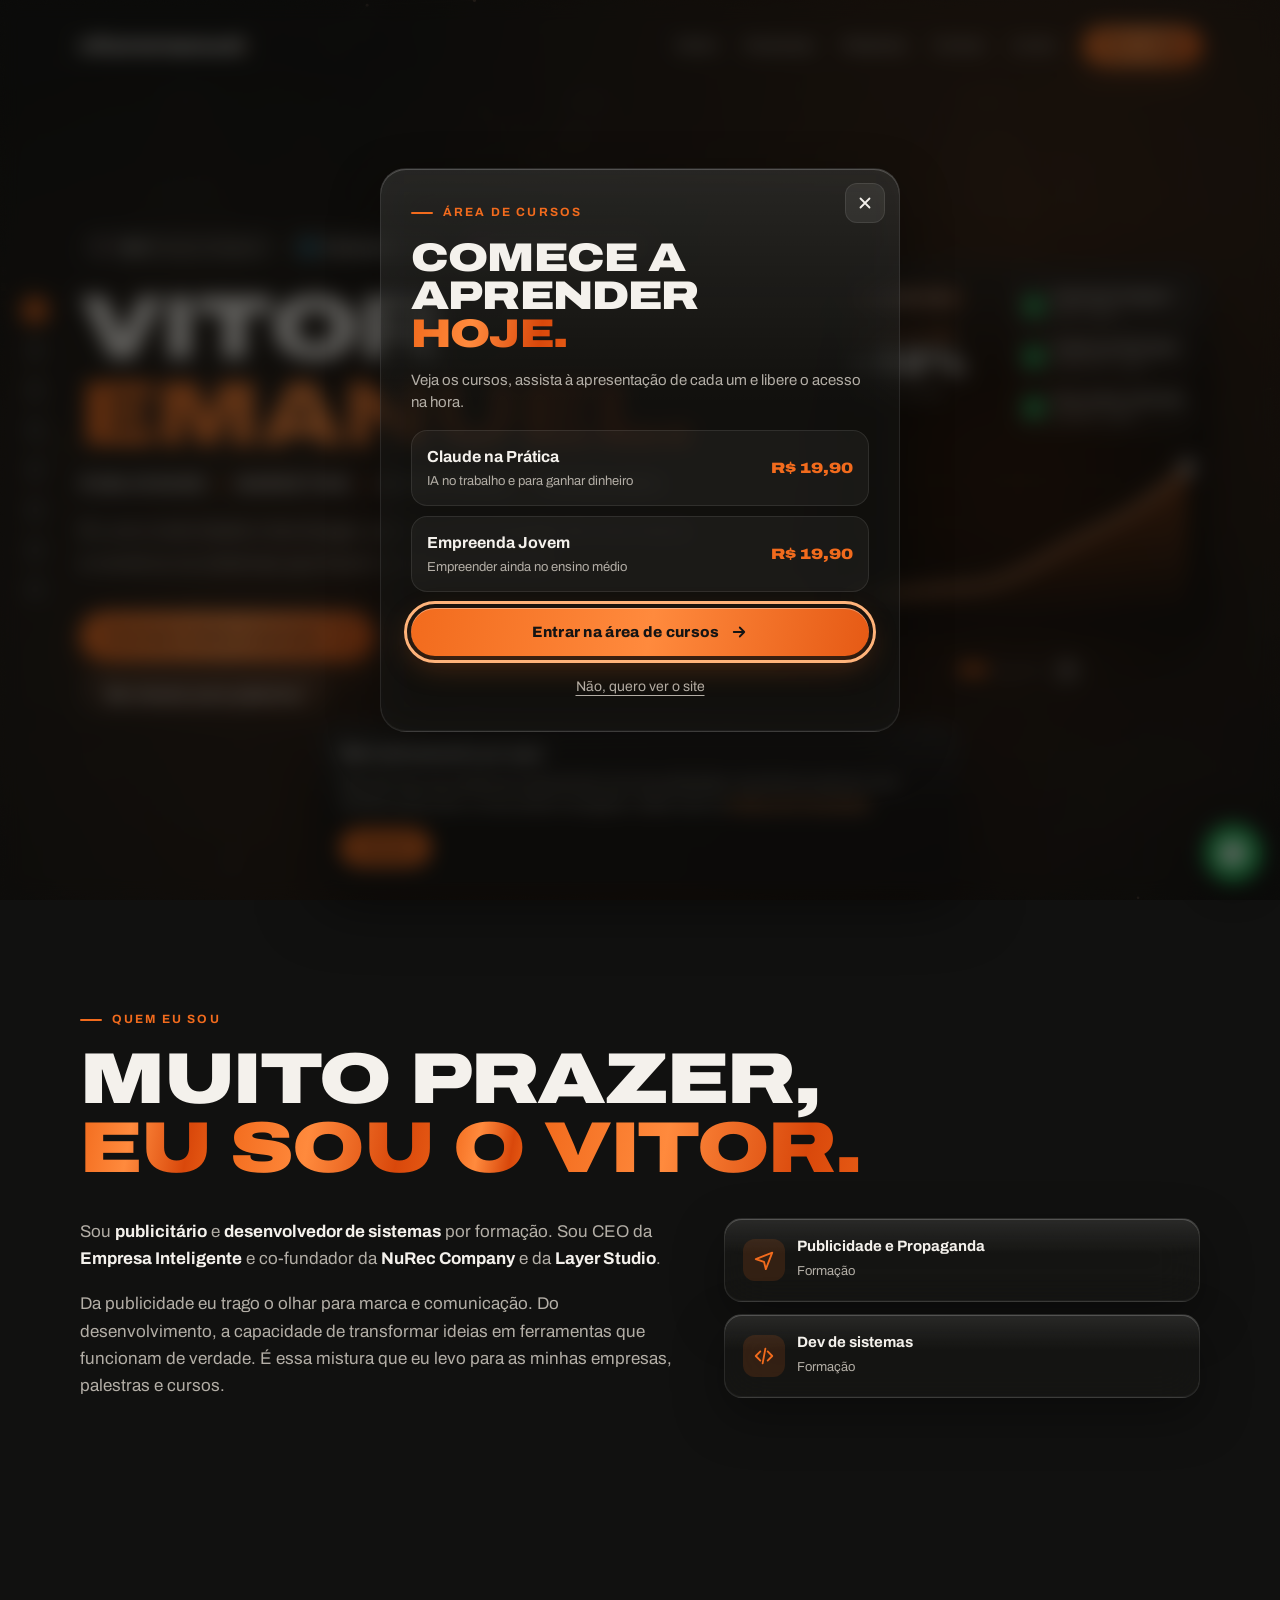
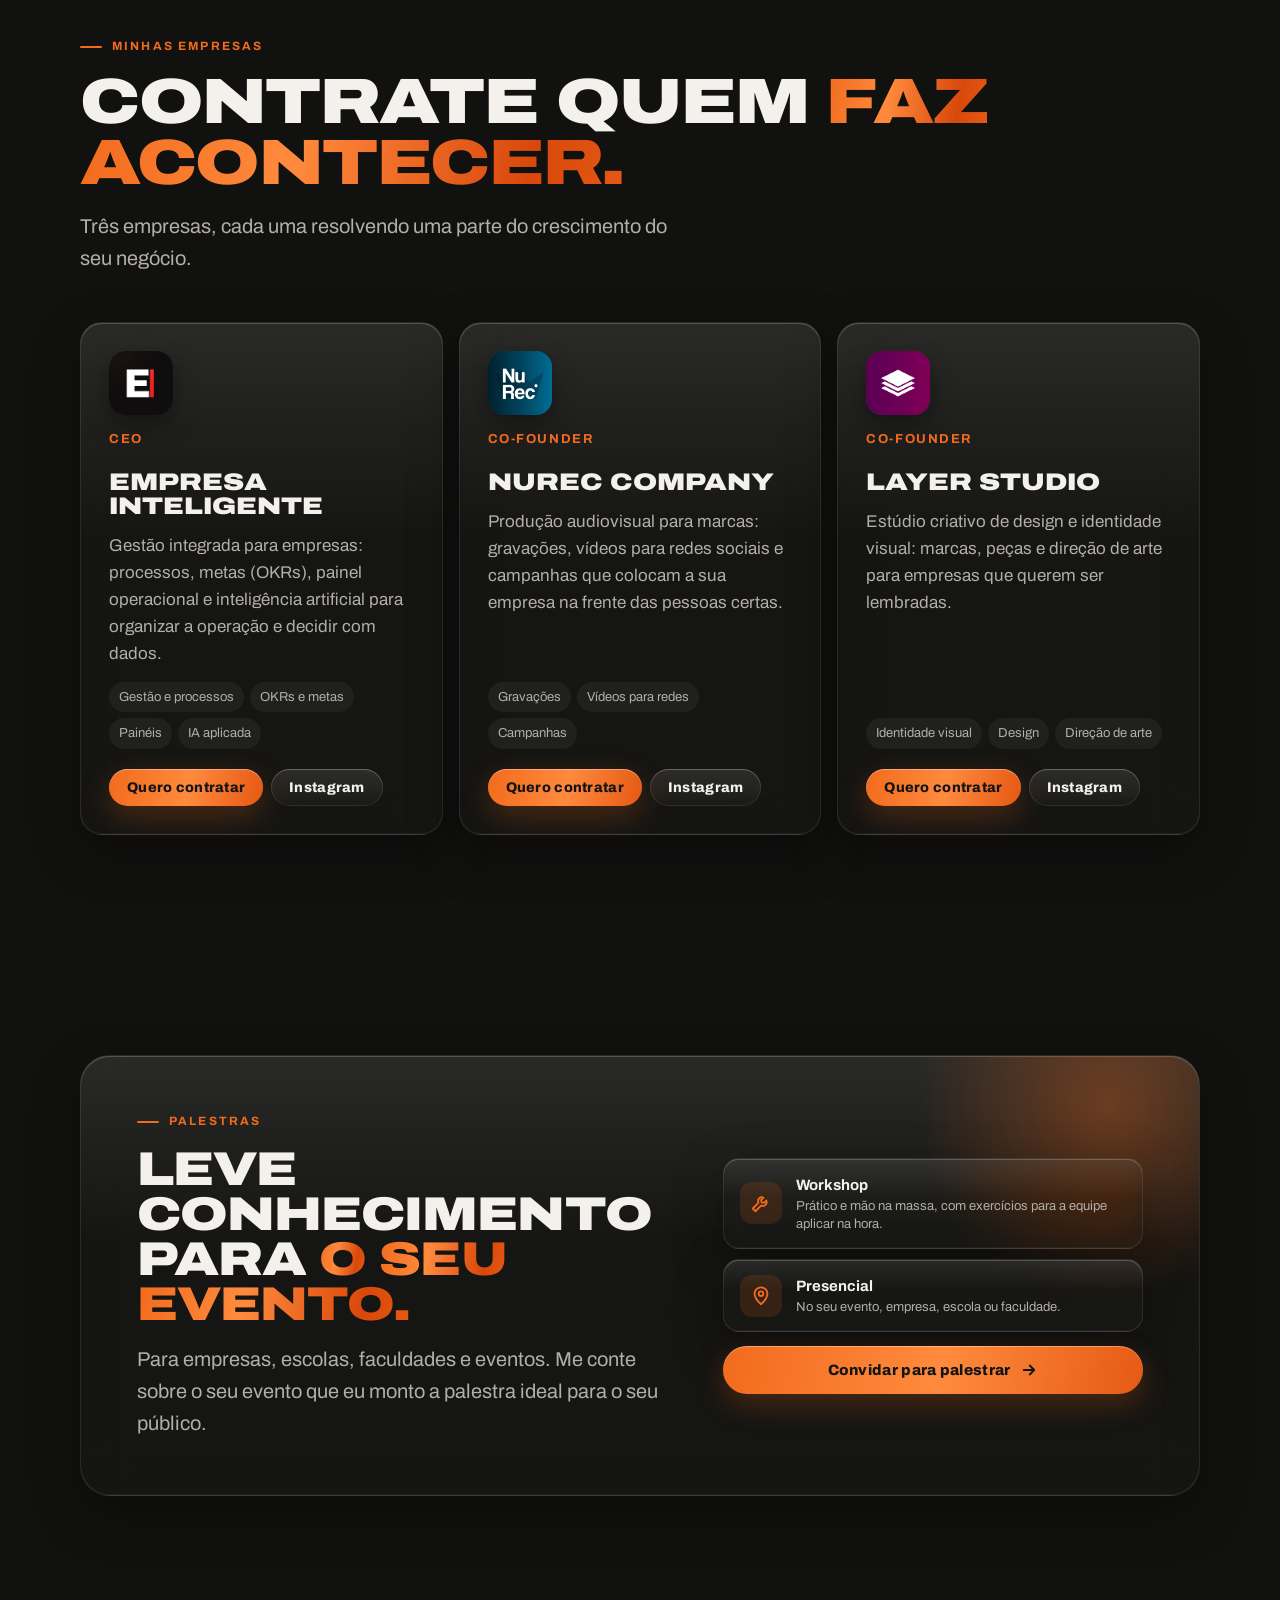
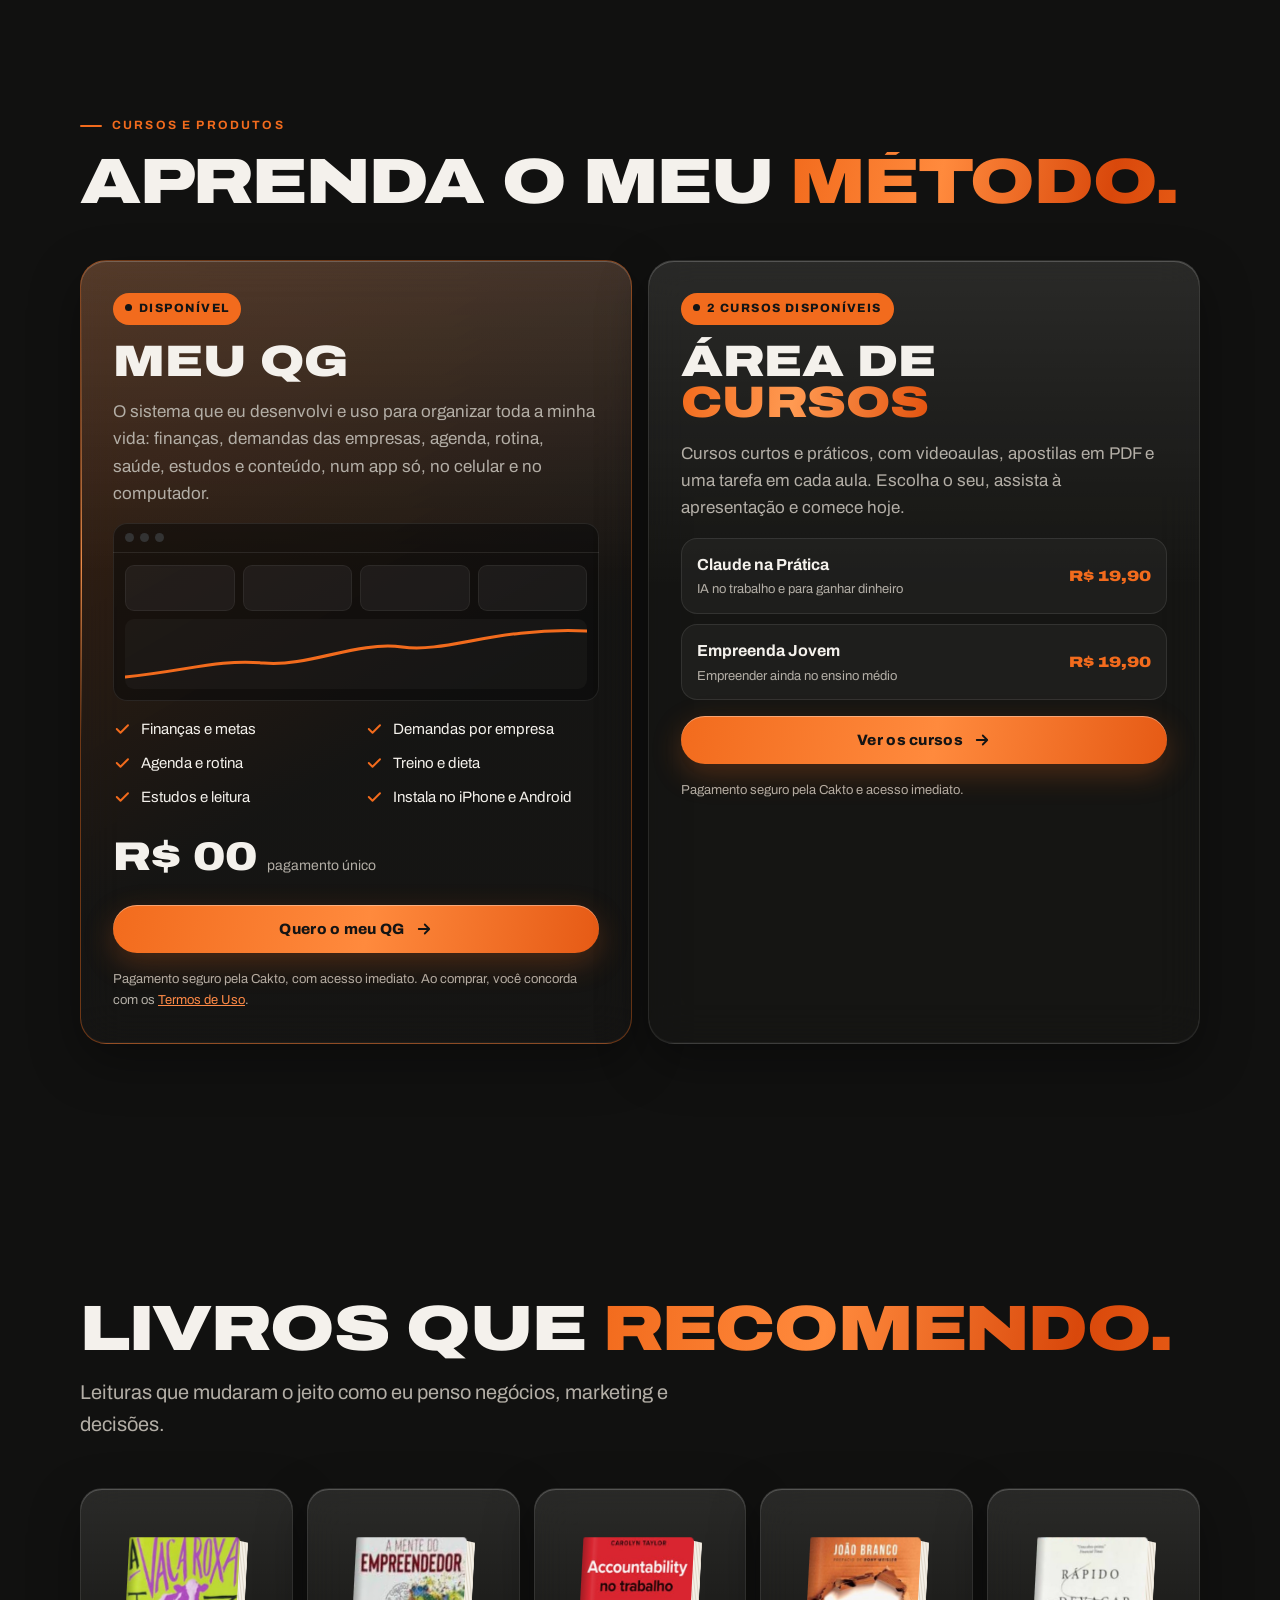
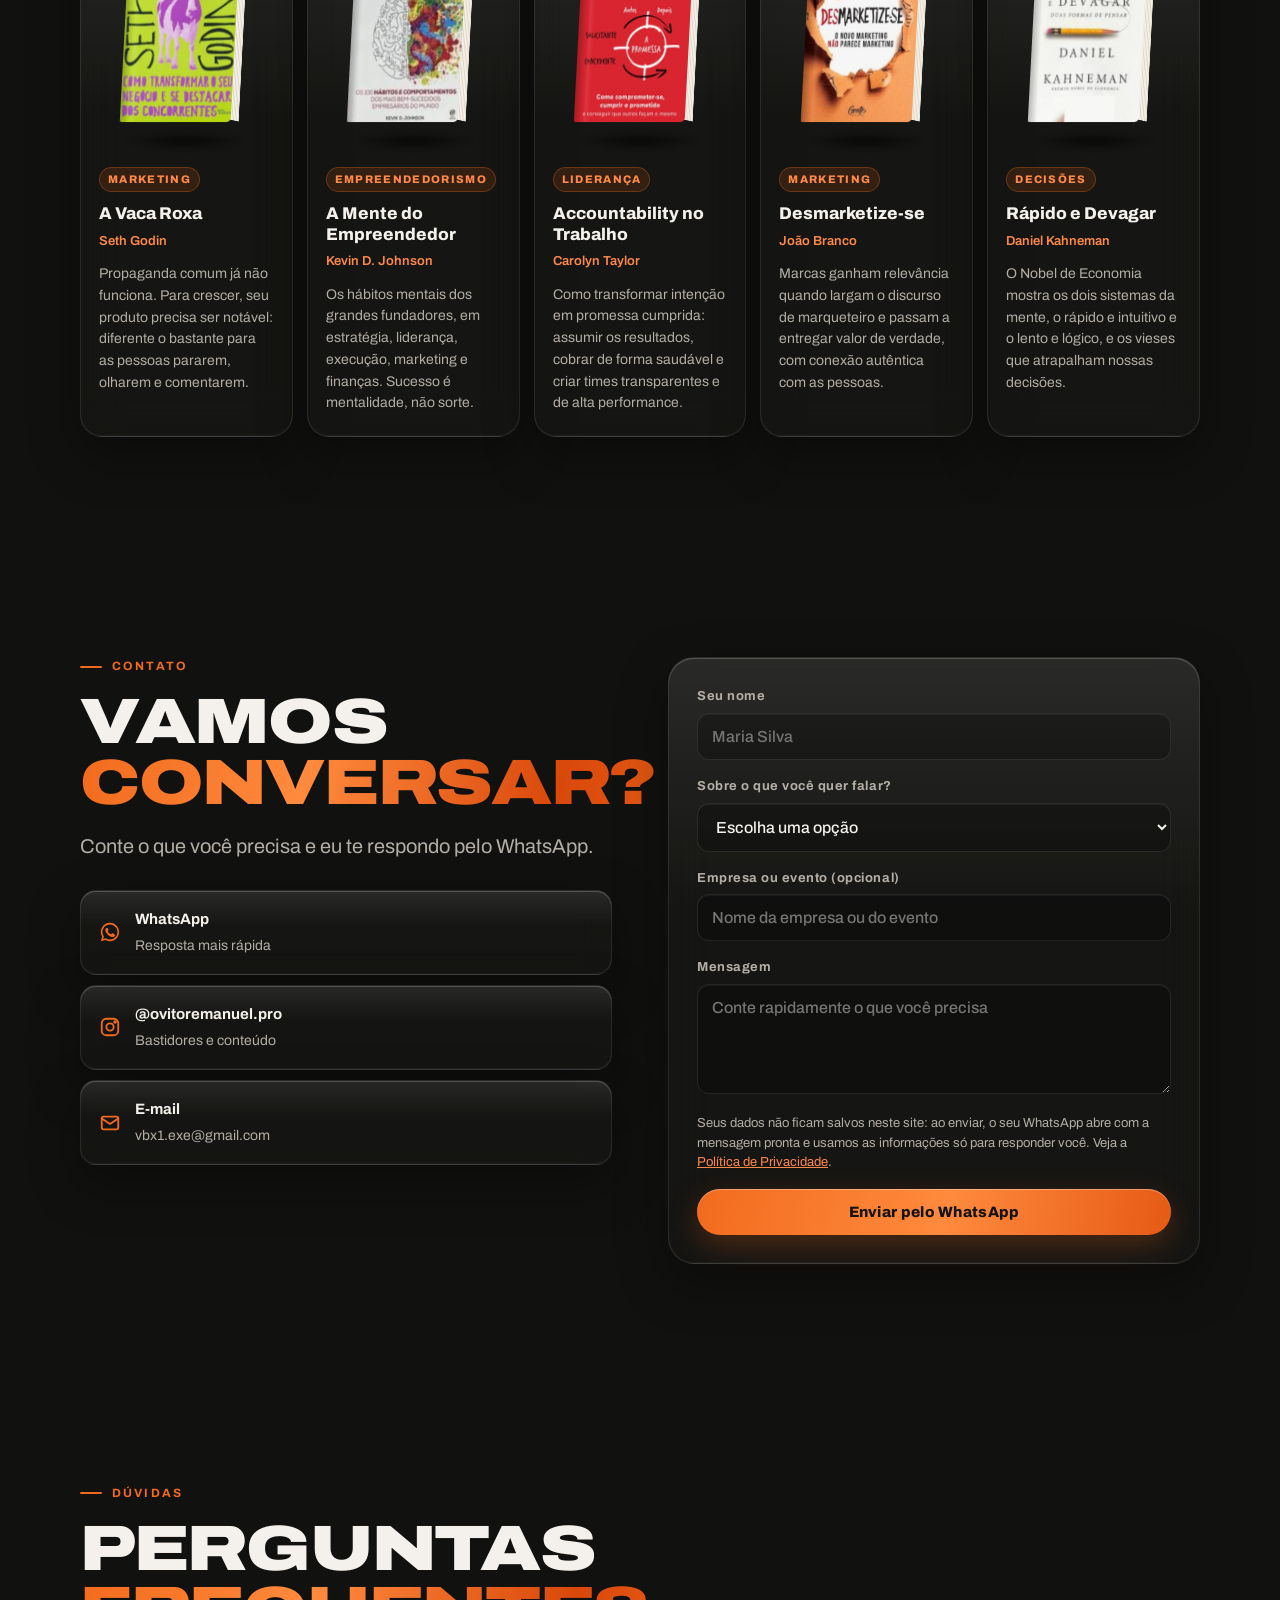
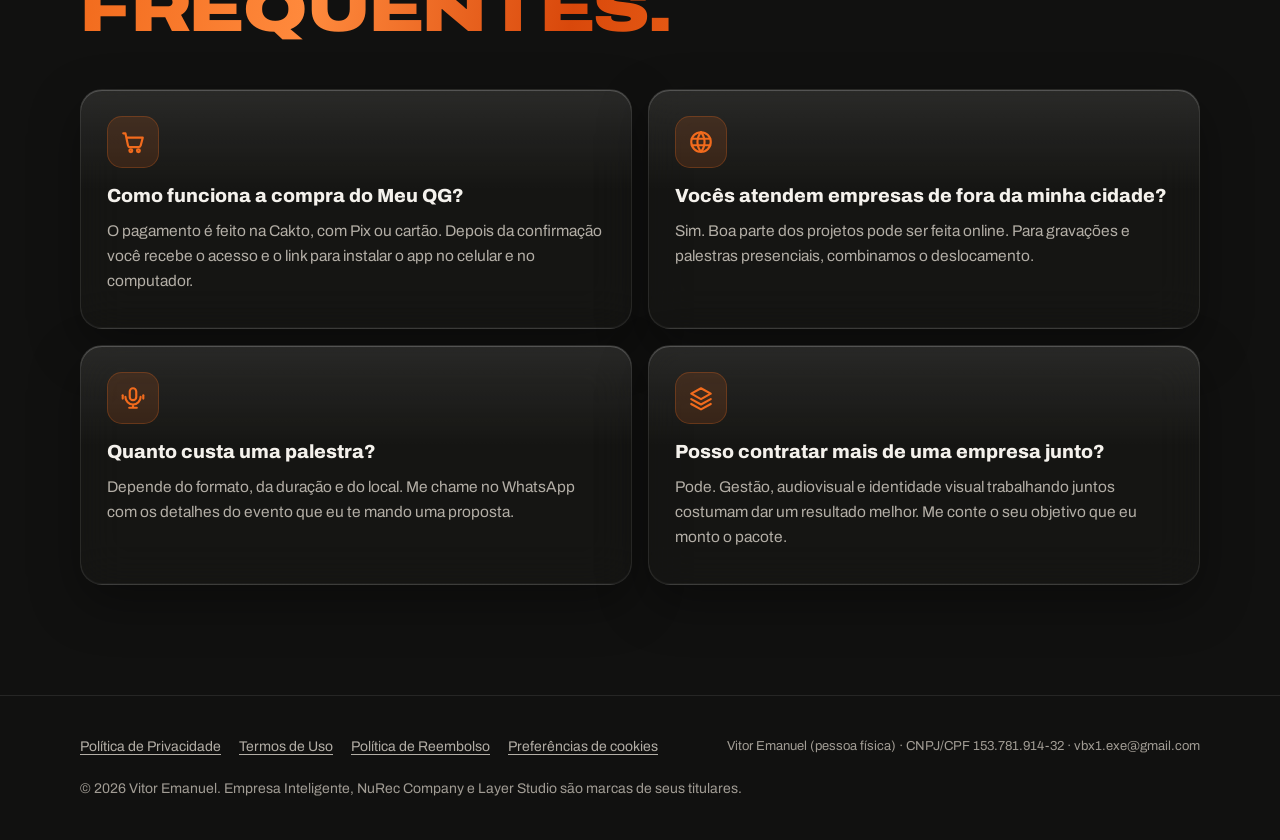
==== commit eb421612: "Publica o curso Co-Authored-By: Claude Opus 5.5 <noreply@anthropic.com>" ====
--- a/index.html
+++ b/index.html
@@ -707,7 +707,7 @@
           </ul>
           <div class="preco"><b>R$ 00</b><span>pagamento único</span></div>
           <a class="btn pri" id="comprarQG" target="_blank" rel="noopener">Quero o meu QG <svg viewBox="0 0 24 24" fill="none" stroke="currentColor" stroke-width="2.4" stroke-linecap="round" stroke-linejoin="round"><path d="M5 12h14M13 6l6 6-6 6"/></svg><span class="sr"> (abre o pagamento em nova aba)</span></a>
-          <p class="nota-compra">Pagamento seguro pela Cakto. <strong>7 dias de garantia</strong> com reembolso total. Ao comprar, você concorda com os <a href="termos.html">Termos de Uso</a> e a <a href="reembolso.html">Política de Reembolso</a>.</p>
+          <p class="nota-compra">Pagamento seguro pela Cakto, com acesso imediato. Ao comprar, você concorda com os <a href="termos.html">Termos de Uso</a>.</p>
         </article>
         <article class="cur cc area-card glass rv tilt">
           <span class="selo"><i class="vivo"></i>2 cursos disponíveis</span>
@@ -718,7 +718,7 @@
             <li><b>Empreenda Jovem</b><span>Empreender ainda no ensino médio</span><em>R$ 19,90</em></li>
           </ul>
           <a class="btn pri" href="cursos/">Ver os cursos <svg viewBox="0 0 24 24" fill="none" stroke="currentColor" stroke-width="2.4" stroke-linecap="round" stroke-linejoin="round"><path d="M5 12h14M13 6l6 6-6 6"/></svg></a>
-          <p class="nota-compra">Pagamento seguro pela Cakto, acesso imediato e <strong>7 dias de garantia</strong>.</p>
+          <p class="nota-compra">Pagamento seguro pela Cakto e acesso imediato.</p>
         </article>
       </div>
     </div>
@@ -849,7 +849,7 @@
     <div class="wrap">
       <div class="sec-hd"><span class="eyebrow fade">Dúvidas</span><h2 class="h h2 split">Perguntas <span class="tag">frequentes.</span></h2></div>
       <div class="faq">
-        <article class="fq glass rv tilt"><span class="fq-ico fi-cart" aria-hidden="true"><svg viewBox="0 0 24 24" fill="none" stroke="currentColor" stroke-width="2" stroke-linecap="round" stroke-linejoin="round"><path class="cart" d="M3 4h2l2.4 11.2a2 2 0 0 0 2 1.6h7.7a2 2 0 0 0 2-1.5L21 8H6.2"/><circle class="roda" cx="10" cy="20" r="1.3"/><circle class="roda" cx="17" cy="20" r="1.3"/></svg></span><h3>Como funciona a compra do Meu QG?</h3><p>O pagamento é feito na Cakto, com Pix ou cartão. Depois da confirmação você recebe o acesso e o link para instalar o app no celular e no computador. Você tem 7 dias para desistir e receber o valor total de volta.</p></article>
+        <article class="fq glass rv tilt"><span class="fq-ico fi-cart" aria-hidden="true"><svg viewBox="0 0 24 24" fill="none" stroke="currentColor" stroke-width="2" stroke-linecap="round" stroke-linejoin="round"><path class="cart" d="M3 4h2l2.4 11.2a2 2 0 0 0 2 1.6h7.7a2 2 0 0 0 2-1.5L21 8H6.2"/><circle class="roda" cx="10" cy="20" r="1.3"/><circle class="roda" cx="17" cy="20" r="1.3"/></svg></span><h3>Como funciona a compra do Meu QG?</h3><p>O pagamento é feito na Cakto, com Pix ou cartão. Depois da confirmação você recebe o acesso e o link para instalar o app no celular e no computador.</p></article>
         <article class="fq glass rv tilt"><span class="fq-ico fi-globo" aria-hidden="true"><svg viewBox="0 0 24 24" fill="none" stroke="currentColor" stroke-width="2" stroke-linecap="round" stroke-linejoin="round"><circle cx="12" cy="12" r="9"/><g class="meridianos"><path d="M12 3a14 14 0 0 1 0 18M12 3a14 14 0 0 0 0 18"/></g><path d="M3.5 9h17M3.5 15h17"/></svg></span><h3>Vocês atendem empresas de fora da minha cidade?</h3><p>Sim. Boa parte dos projetos pode ser feita online. Para gravações e palestras presenciais, combinamos o deslocamento.</p></article>
         <article class="fq glass rv tilt"><span class="fq-ico fi-mic" aria-hidden="true"><svg viewBox="0 0 24 24" fill="none" stroke="currentColor" stroke-width="2" stroke-linecap="round" stroke-linejoin="round"><rect class="mic" x="9" y="3" width="6" height="11" rx="3"/><path d="M5 11a7 7 0 0 0 14 0M12 18v3M8.5 21h7"/><path class="som s1" d="M2.5 9.5v3"/><path class="som s2" d="M21.5 9.5v3"/></svg></span><h3>Quanto custa uma palestra?</h3><p>Depende do formato, da duração e do local. Me chame no WhatsApp com os detalhes do evento que eu te mando uma proposta.</p></article>
         <article class="fq glass rv tilt"><span class="fq-ico fi-camadas" aria-hidden="true"><svg viewBox="0 0 24 24" fill="none" stroke="currentColor" stroke-width="2" stroke-linecap="round" stroke-linejoin="round"><path class="cam c1" d="M12 3l9 5-9 5-9-5 9-5z"/><path class="cam c2" d="M3 13l9 5 9-5"/><path class="cam c3" d="M3 17.5l9 5 9-5"/></svg></span><h3>Posso contratar mais de uma empresa junto?</h3><p>Pode. Gestão, audiovisual e identidade visual trabalhando juntos costumam dar um resultado melhor. Me conte o seu objetivo que eu monto o pacote.</p></article>
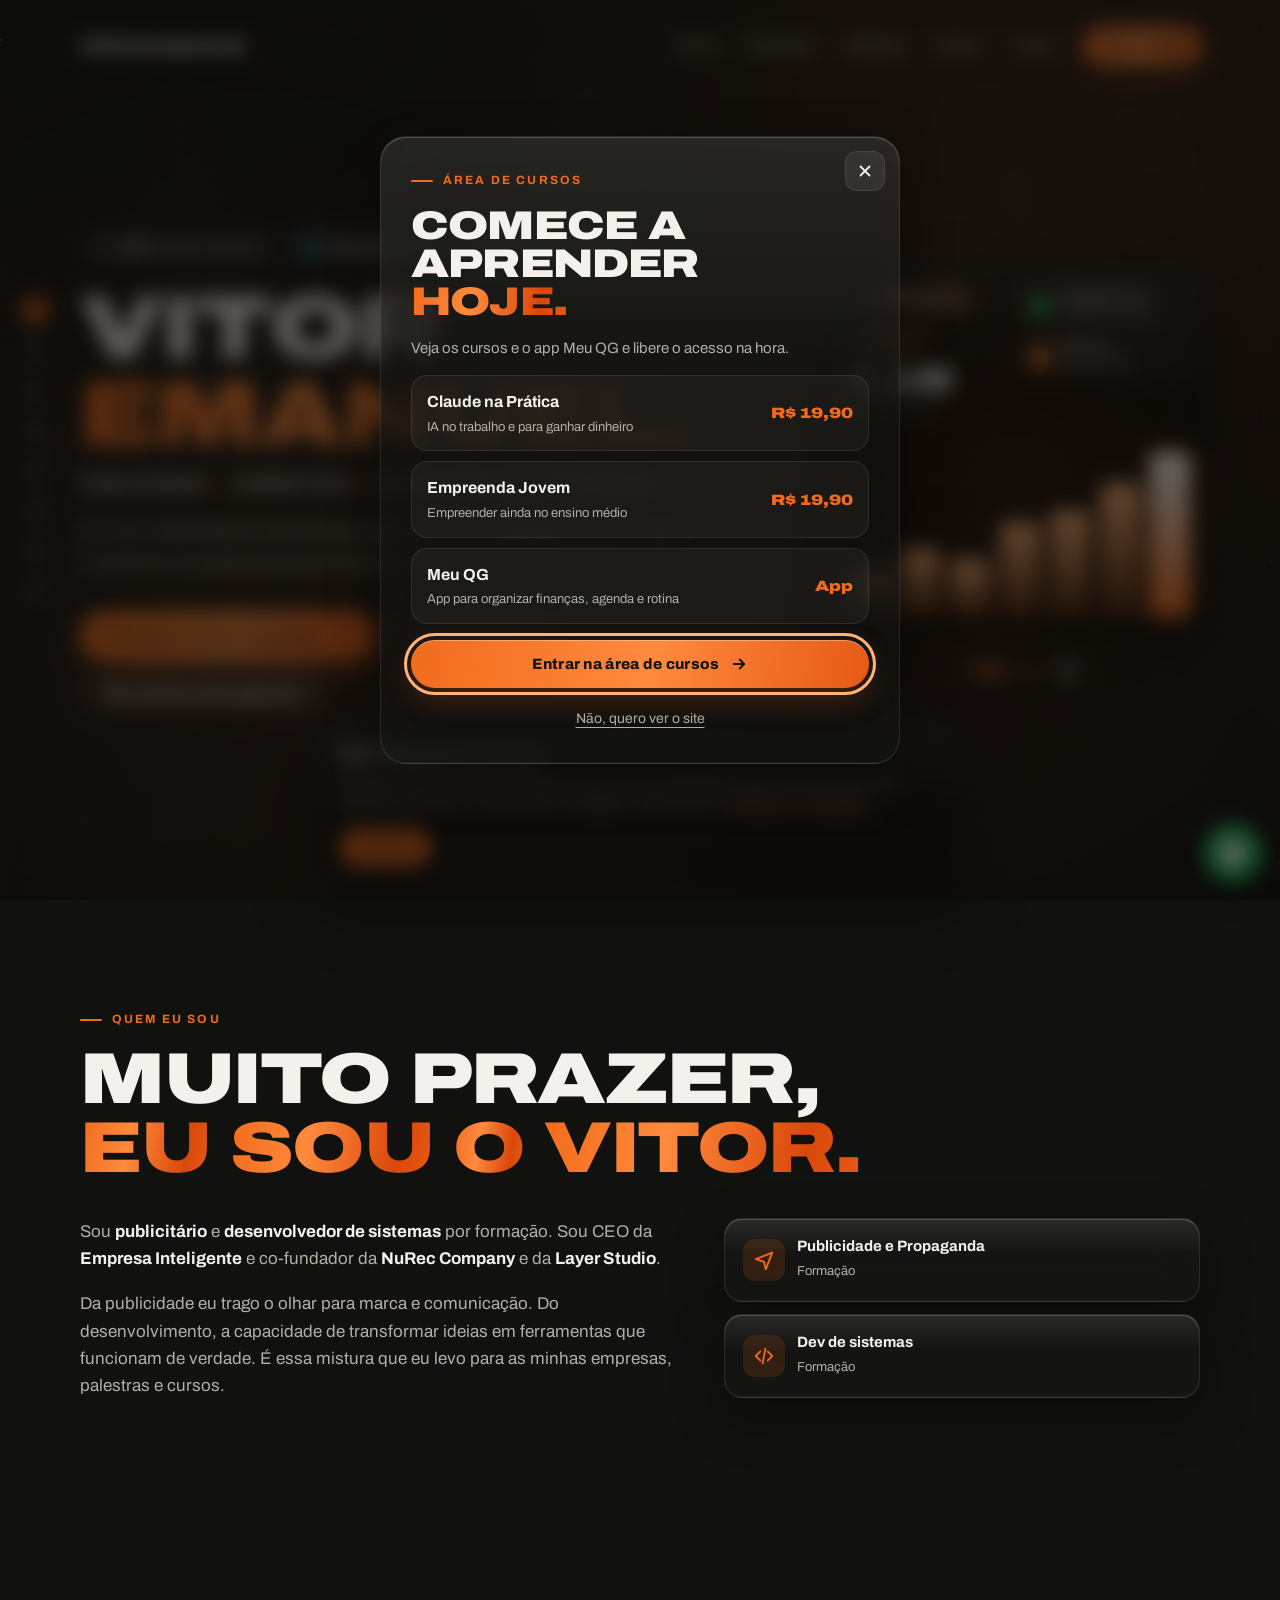
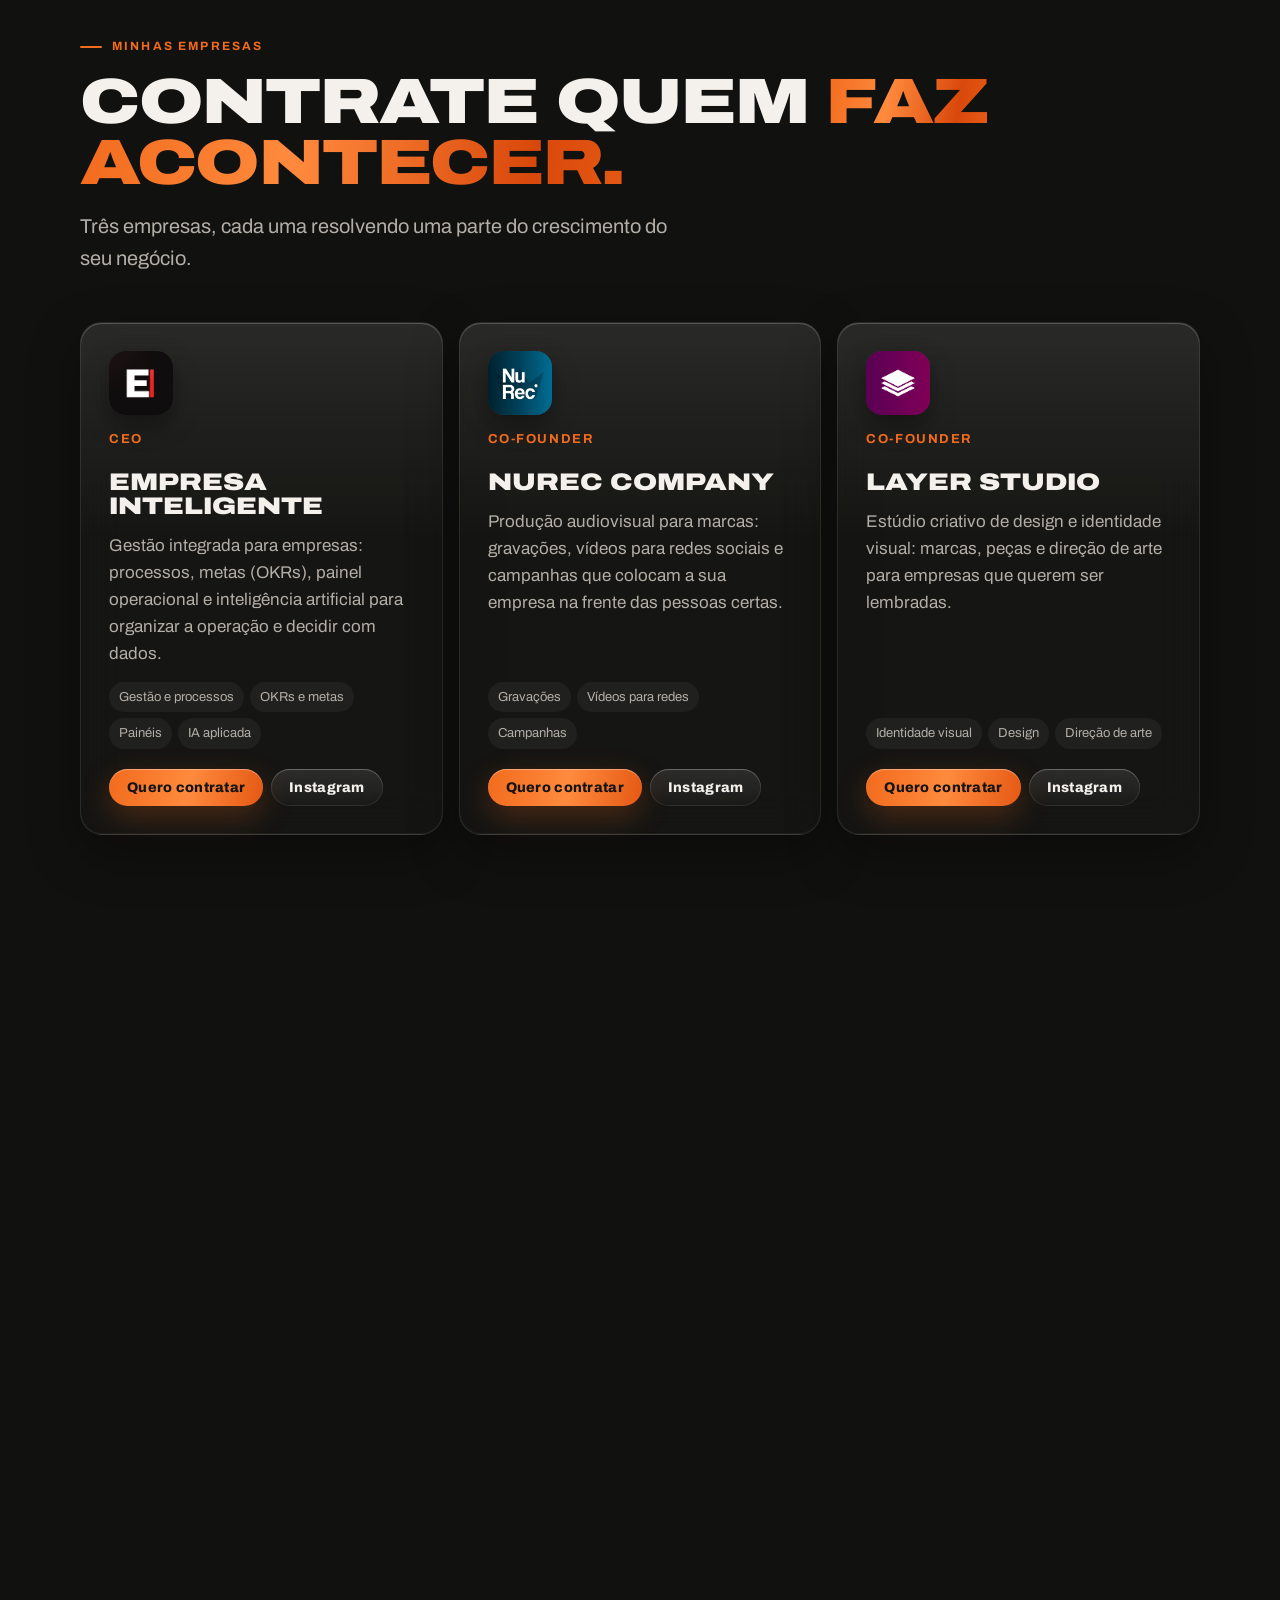
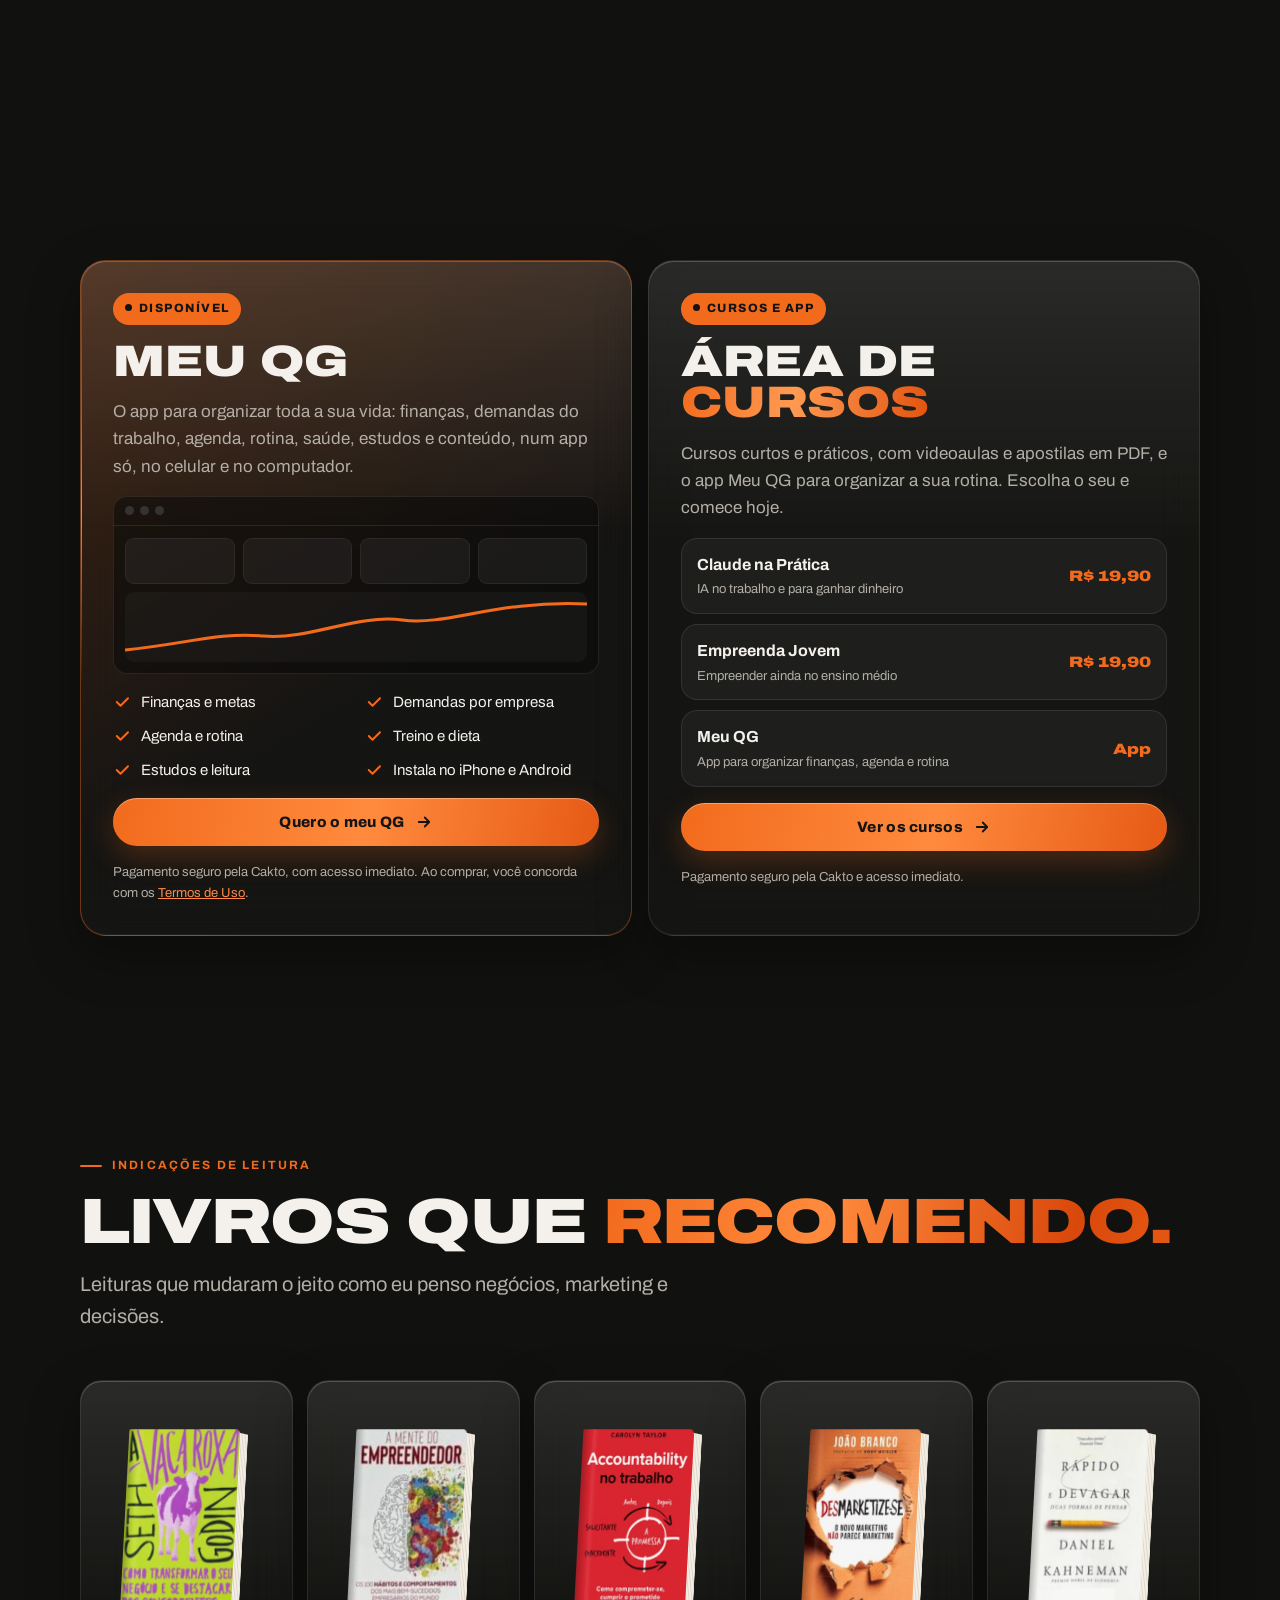
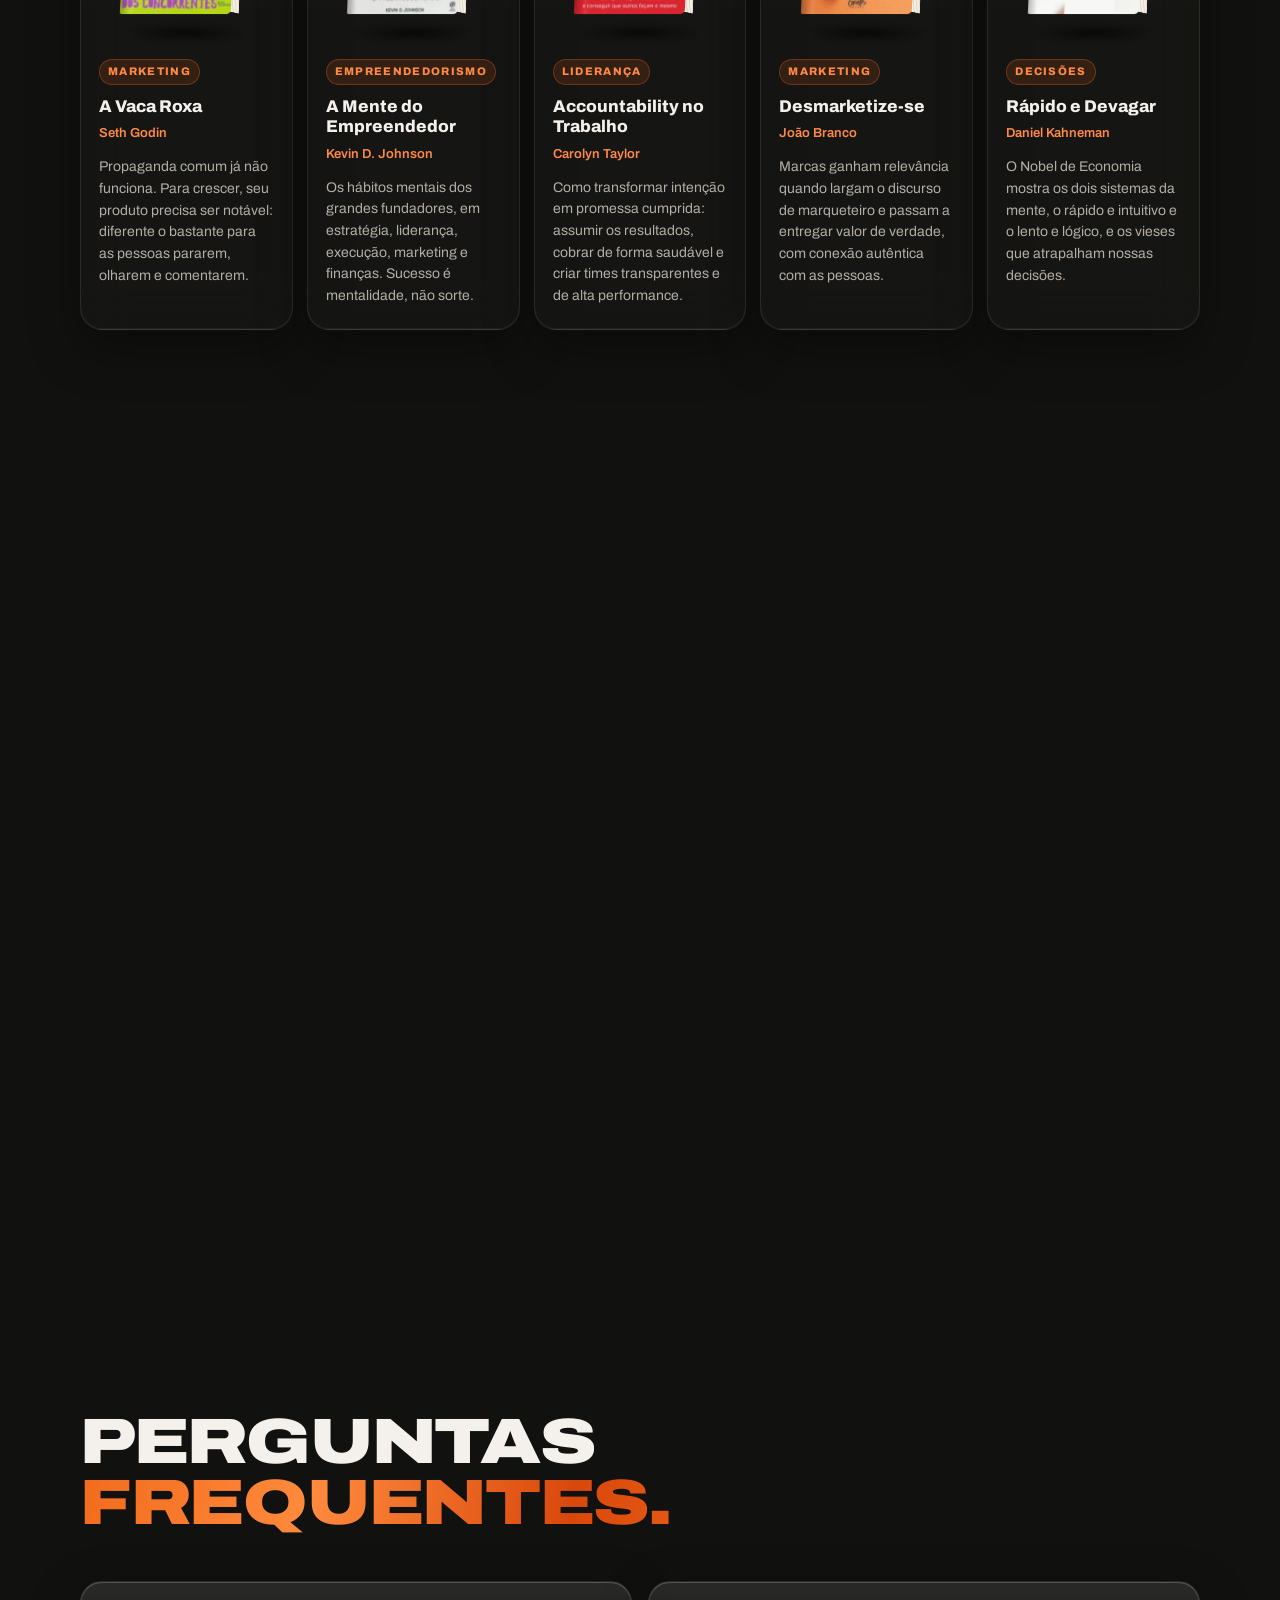
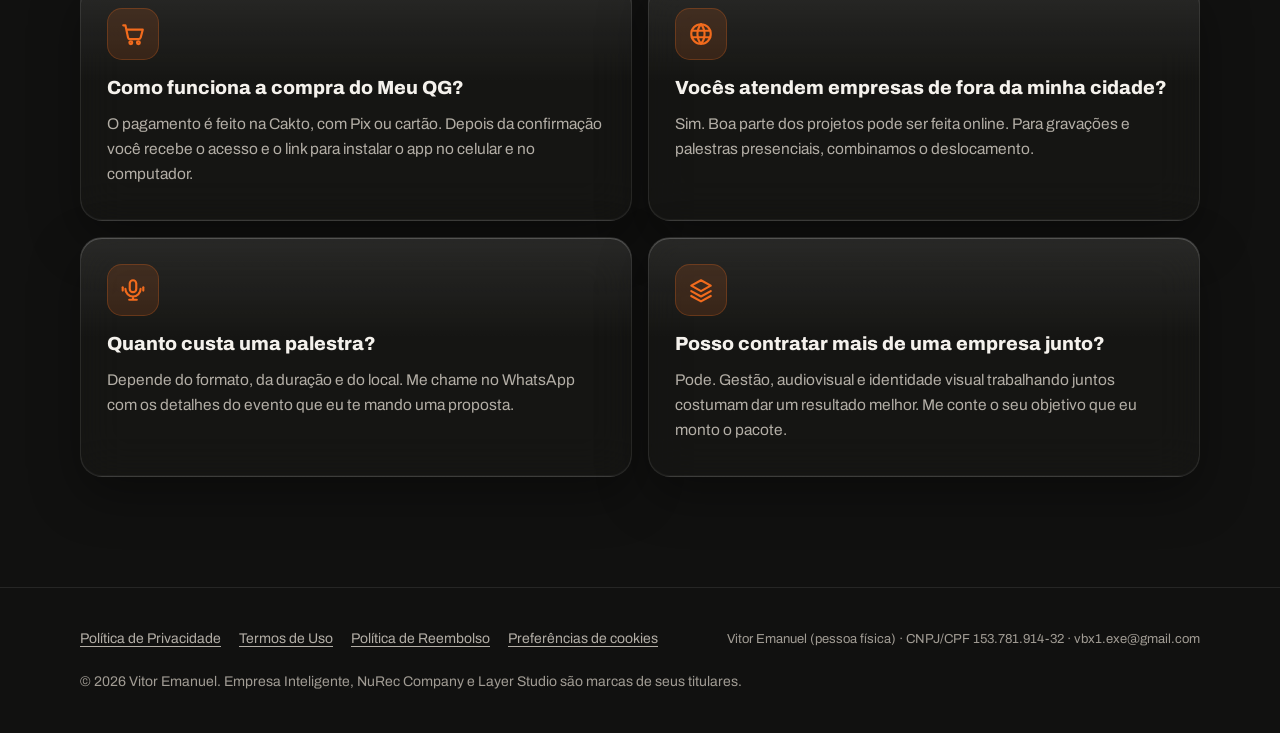
==== commit f280946a: "Publica o curso Co-Authored-By: Claude Opus 5.5 <noreply@anthropic.com>" ====
--- a/index.html
+++ b/index.html
@@ -695,7 +695,7 @@
         <article class="cur dest glass rv tilt">
           <span class="selo"><i class="vivo"></i>Disponível</span>
           <h3>Meu QG</h3>
-          <p>O sistema que eu desenvolvi e uso para organizar toda a minha vida: finanças, demandas das empresas, agenda, rotina, saúde, estudos e conteúdo, num app só, no celular e no computador.</p>
+          <p>O app para organizar toda a sua vida: finanças, demandas do trabalho, agenda, rotina, saúde, estudos e conteúdo, num app só, no celular e no computador.</p>
           <div class="mock" aria-hidden="true"><div class="bar"><i></i><i></i><i></i></div><div class="body"><div class="k a"></div><div class="k"></div><div class="k"></div><div class="k"></div><div class="g"><svg viewBox="0 0 300 70" preserveAspectRatio="none"><path d="M0 58 C40 52 60 40 90 44 S150 22 180 28 S240 8 300 12" fill="none" stroke="#f26b1d" stroke-width="3" stroke-linecap="round"/></svg></div></div></div>
           <ul class="lista">
             <li><svg viewBox="0 0 24 24" fill="none" stroke="currentColor" stroke-width="2.6" stroke-linecap="round" stroke-linejoin="round"><path d="M5 12l5 5L20 7"/></svg>Finanças e metas</li>
@@ -705,17 +705,17 @@
             <li><svg viewBox="0 0 24 24" fill="none" stroke="currentColor" stroke-width="2.6" stroke-linecap="round" stroke-linejoin="round"><path d="M5 12l5 5L20 7"/></svg>Estudos e leitura</li>
             <li><svg viewBox="0 0 24 24" fill="none" stroke="currentColor" stroke-width="2.6" stroke-linecap="round" stroke-linejoin="round"><path d="M5 12l5 5L20 7"/></svg>Instala no iPhone e Android</li>
           </ul>
-          <div class="preco"><b>R$ 00</b><span>pagamento único</span></div>
           <a class="btn pri" id="comprarQG" target="_blank" rel="noopener">Quero o meu QG <svg viewBox="0 0 24 24" fill="none" stroke="currentColor" stroke-width="2.4" stroke-linecap="round" stroke-linejoin="round"><path d="M5 12h14M13 6l6 6-6 6"/></svg><span class="sr"> (abre o pagamento em nova aba)</span></a>
           <p class="nota-compra">Pagamento seguro pela Cakto, com acesso imediato. Ao comprar, você concorda com os <a href="termos.html">Termos de Uso</a>.</p>
         </article>
         <article class="cur cc area-card glass rv tilt">
-          <span class="selo"><i class="vivo"></i>2 cursos disponíveis</span>
+          <span class="selo"><i class="vivo"></i>Cursos e app</span>
           <h3>Área de <span class="cc-tag">cursos</span></h3>
-          <p>Cursos curtos e práticos, com videoaulas, apostilas em PDF e uma tarefa em cada aula. Escolha o seu, assista à apresentação e comece hoje.</p>
+          <p>Cursos curtos e práticos, com videoaulas e apostilas em PDF, e o app Meu QG para organizar a sua rotina. Escolha o seu e comece hoje.</p>
           <ul class="area-lista">
             <li><b>Claude na Prática</b><span>IA no trabalho e para ganhar dinheiro</span><em>R$ 19,90</em></li>
             <li><b>Empreenda Jovem</b><span>Empreender ainda no ensino médio</span><em>R$ 19,90</em></li>
+            <li><b>Meu QG</b><span>App para organizar finanças, agenda e rotina</span><em>App</em></li>
           </ul>
           <a class="btn pri" href="cursos/">Ver os cursos <svg viewBox="0 0 24 24" fill="none" stroke="currentColor" stroke-width="2.4" stroke-linecap="round" stroke-linejoin="round"><path d="M5 12h14M13 6l6 6-6 6"/></svg></a>
           <p class="nota-compra">Pagamento seguro pela Cakto e acesso imediato.</p>
@@ -864,10 +864,11 @@
     <button class="ent-x" type="button" data-fecha aria-label="Fechar e ver o site"><svg viewBox="0 0 24 24" fill="none" stroke="currentColor" stroke-width="2.4" stroke-linecap="round"><path d="M6 6l12 12M18 6L6 18"/></svg></button>
     <span class="eyebrow">Área de cursos</span>
     <h2 class="h" id="entTit">Comece a aprender <span class="tag">hoje.</span></h2>
-    <p>Veja os cursos, assista à apresentação de cada um e libere o acesso na hora.</p>
+    <p>Veja os cursos e o app Meu QG e libere o acesso na hora.</p>
     <ul class="area-lista">
       <li><b>Claude na Prática</b><span>IA no trabalho e para ganhar dinheiro</span><em>R$ 19,90</em></li>
       <li><b>Empreenda Jovem</b><span>Empreender ainda no ensino médio</span><em>R$ 19,90</em></li>
+            <li><b>Meu QG</b><span>App para organizar finanças, agenda e rotina</span><em>App</em></li>
     </ul>
     <a class="btn pri" href="cursos/">Entrar na área de cursos <svg viewBox="0 0 24 24" fill="none" stroke="currentColor" stroke-width="2.4" stroke-linecap="round" stroke-linejoin="round"><path d="M5 12h14M13 6l6 6-6 6"/></svg></a>
     <button class="ent-site" type="button" data-fecha>Não, quero ver o site</button>
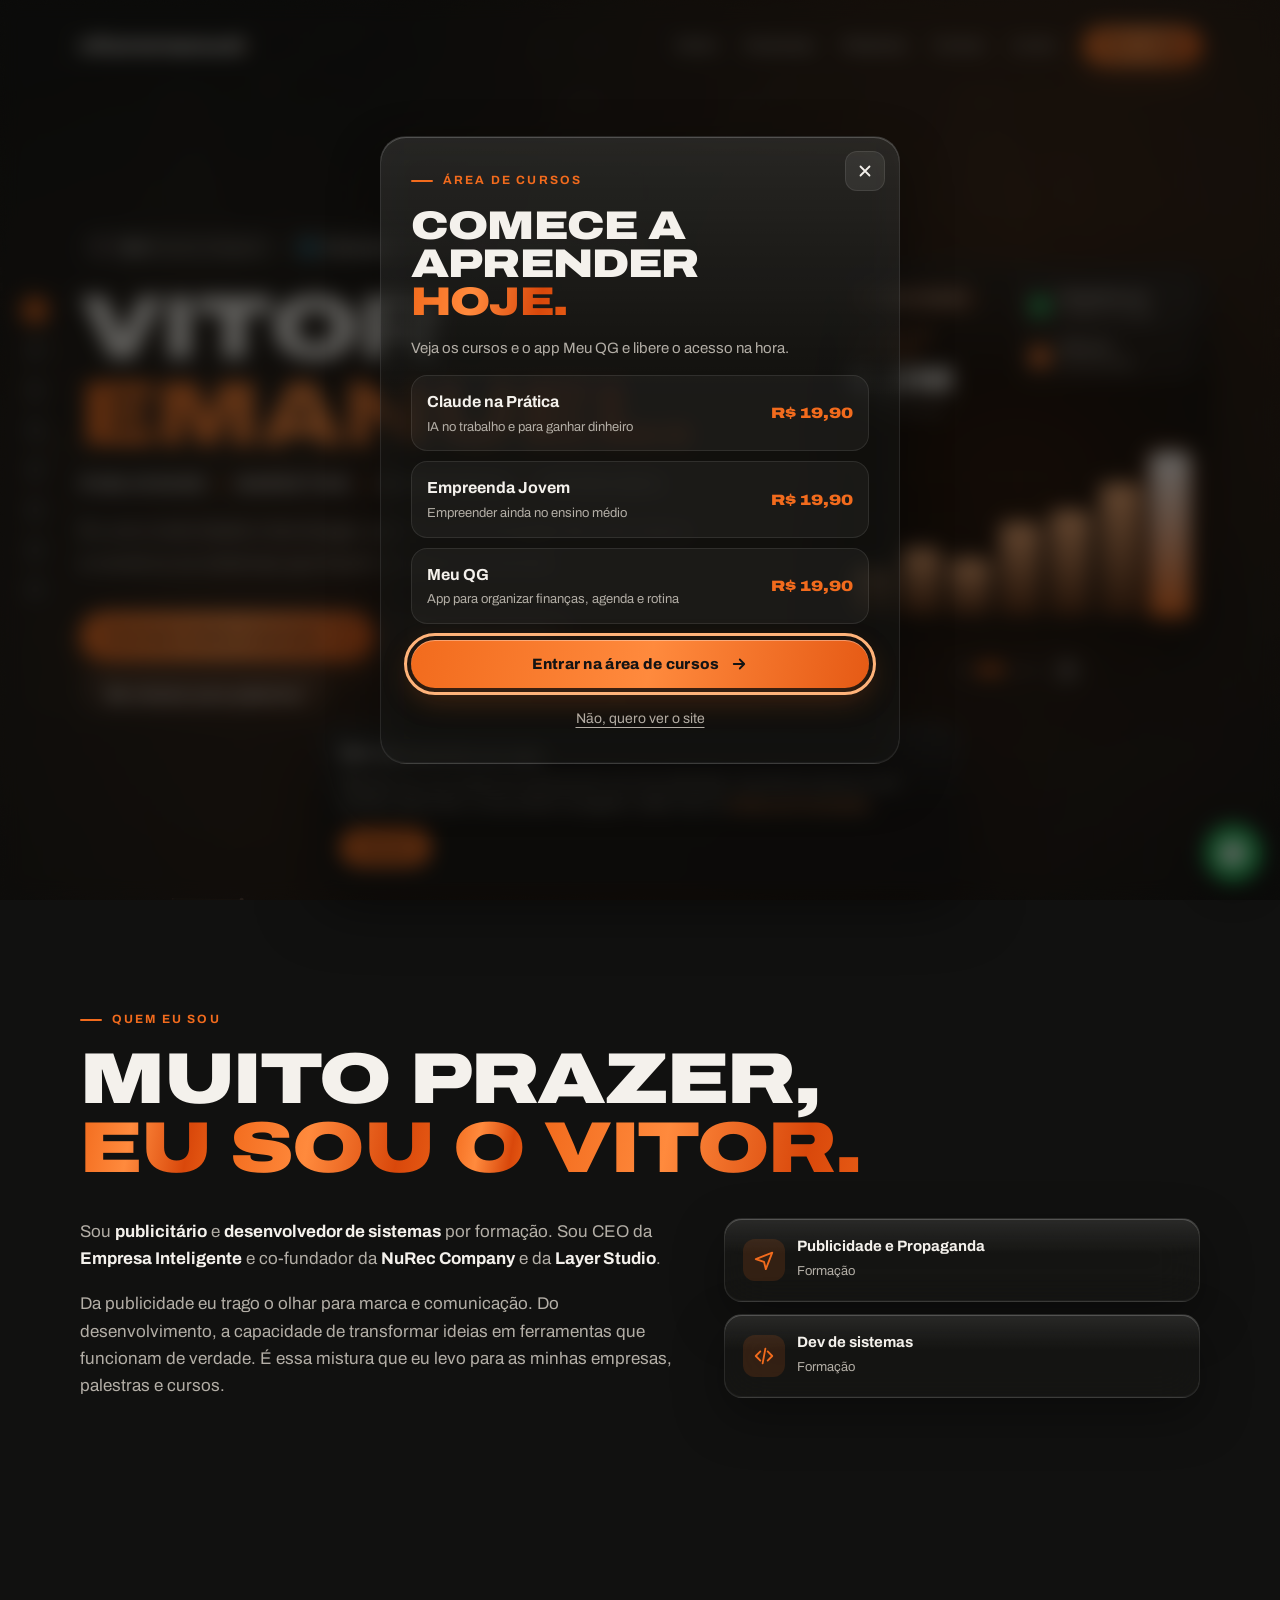
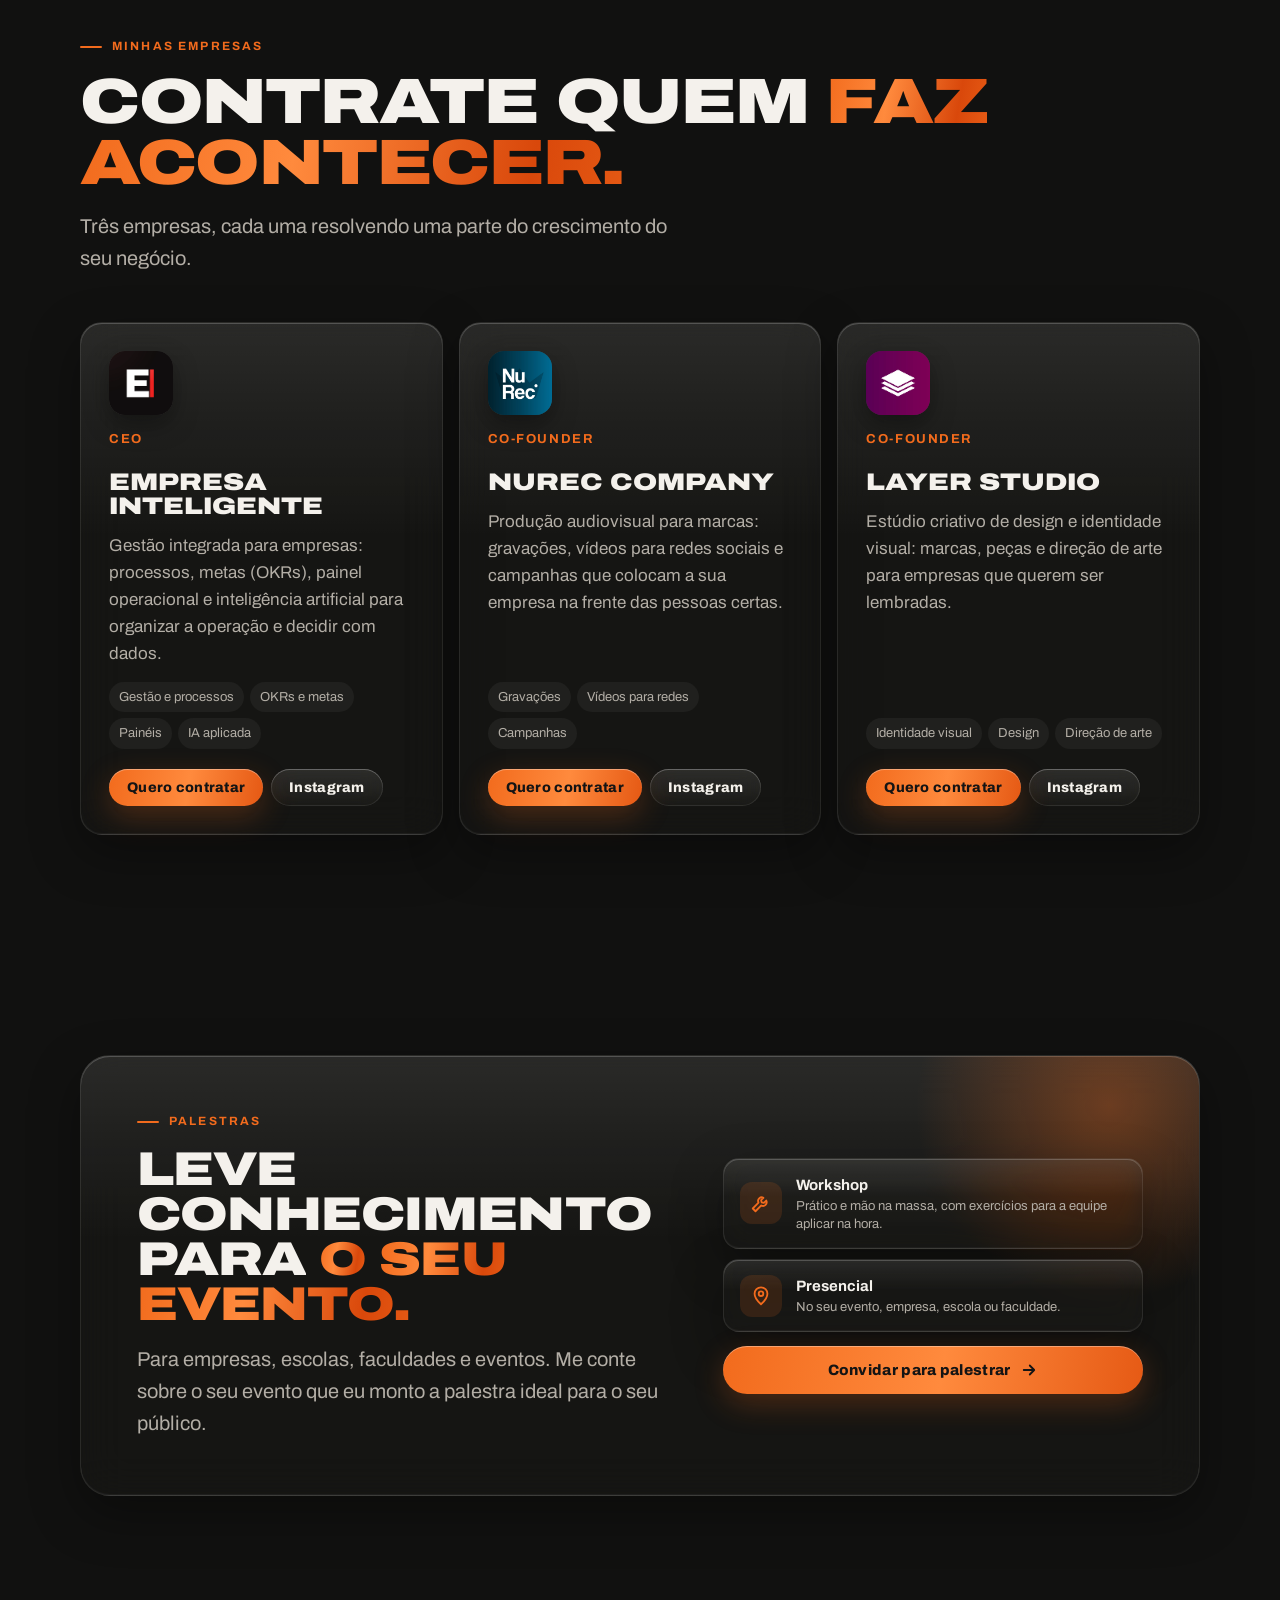
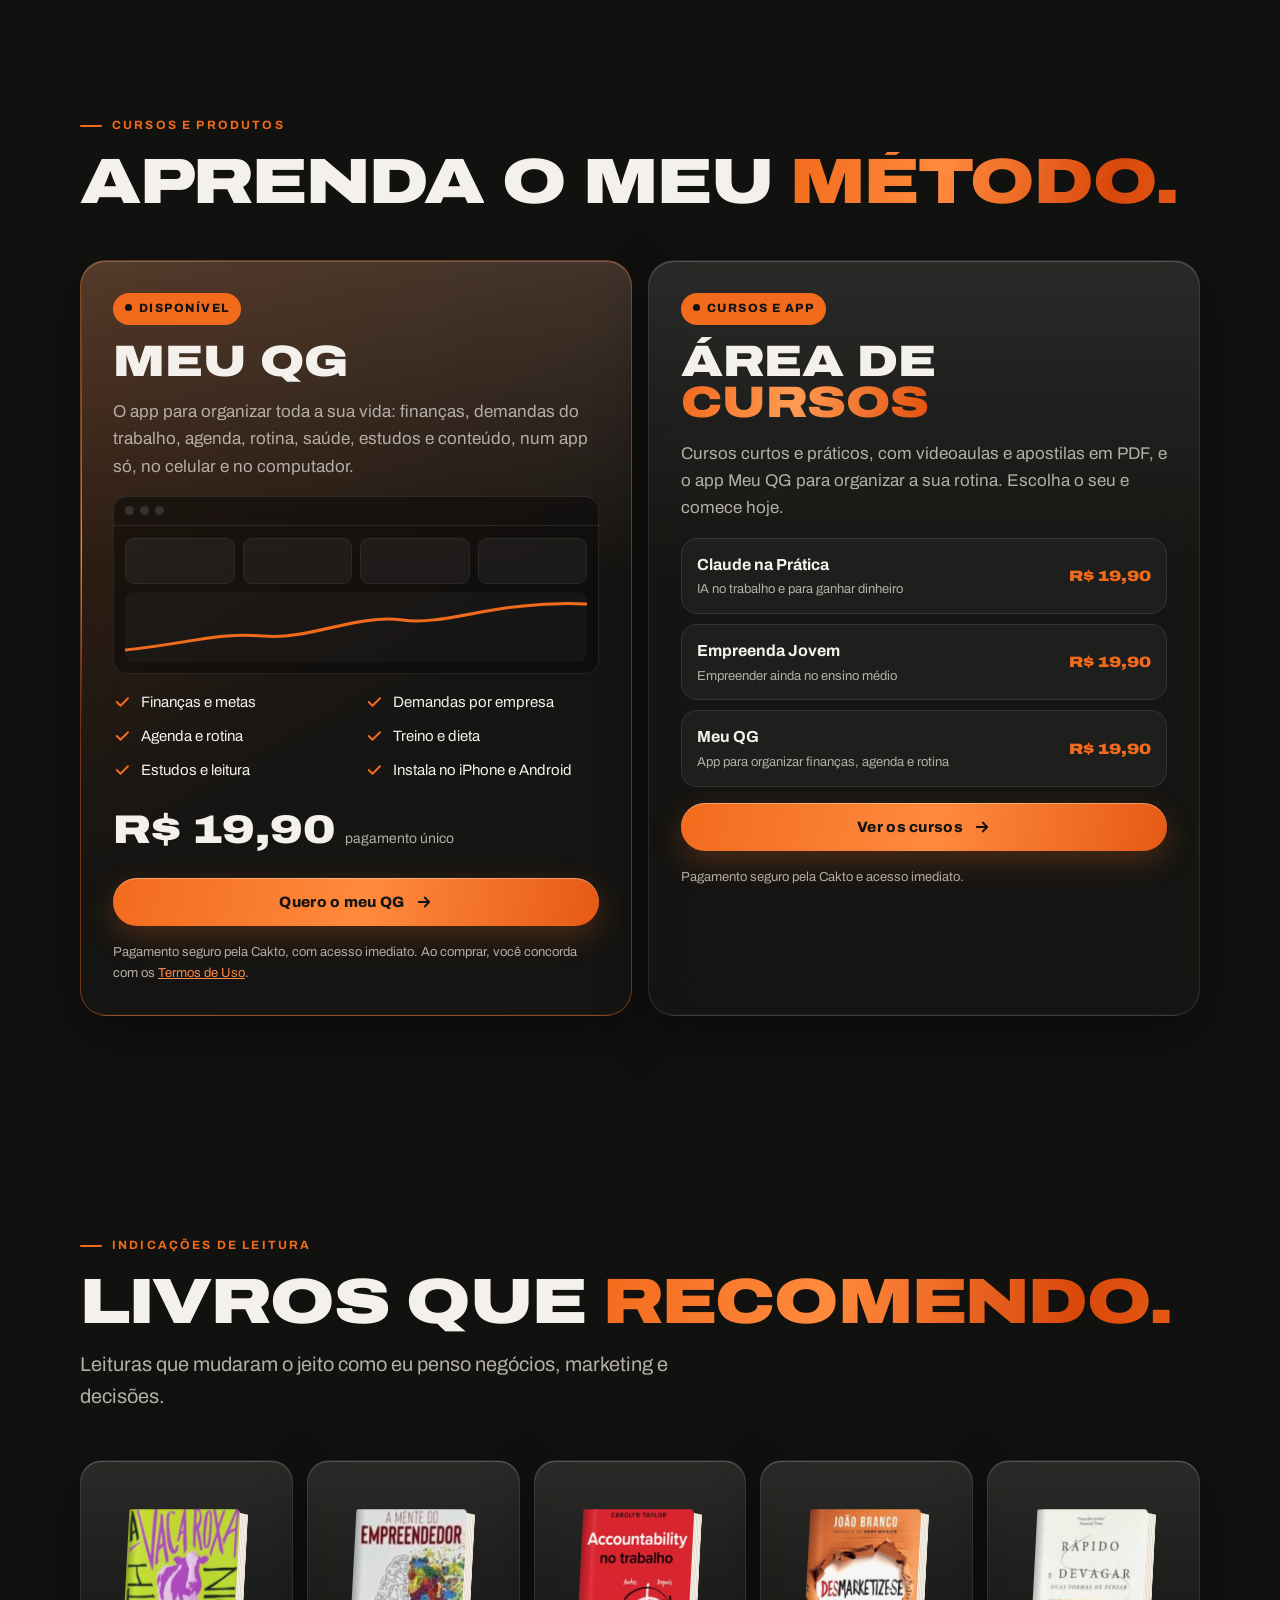
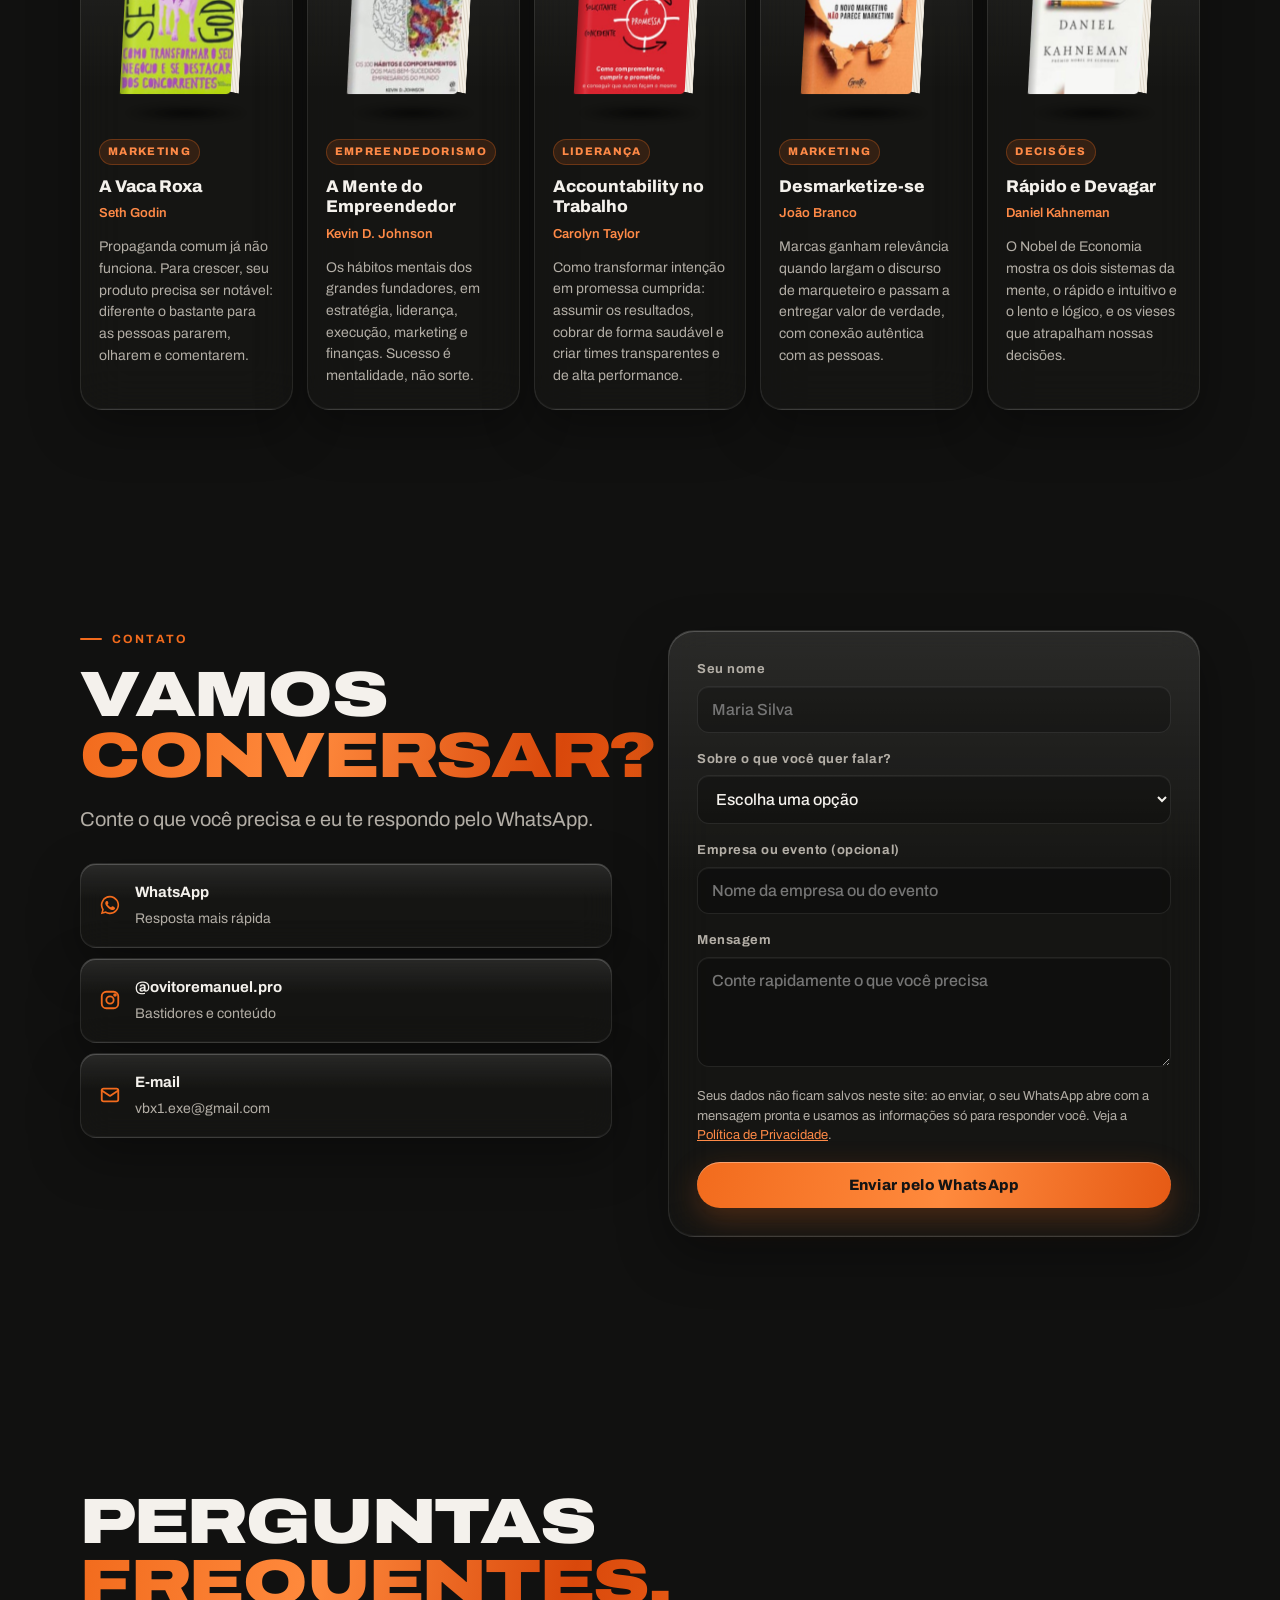
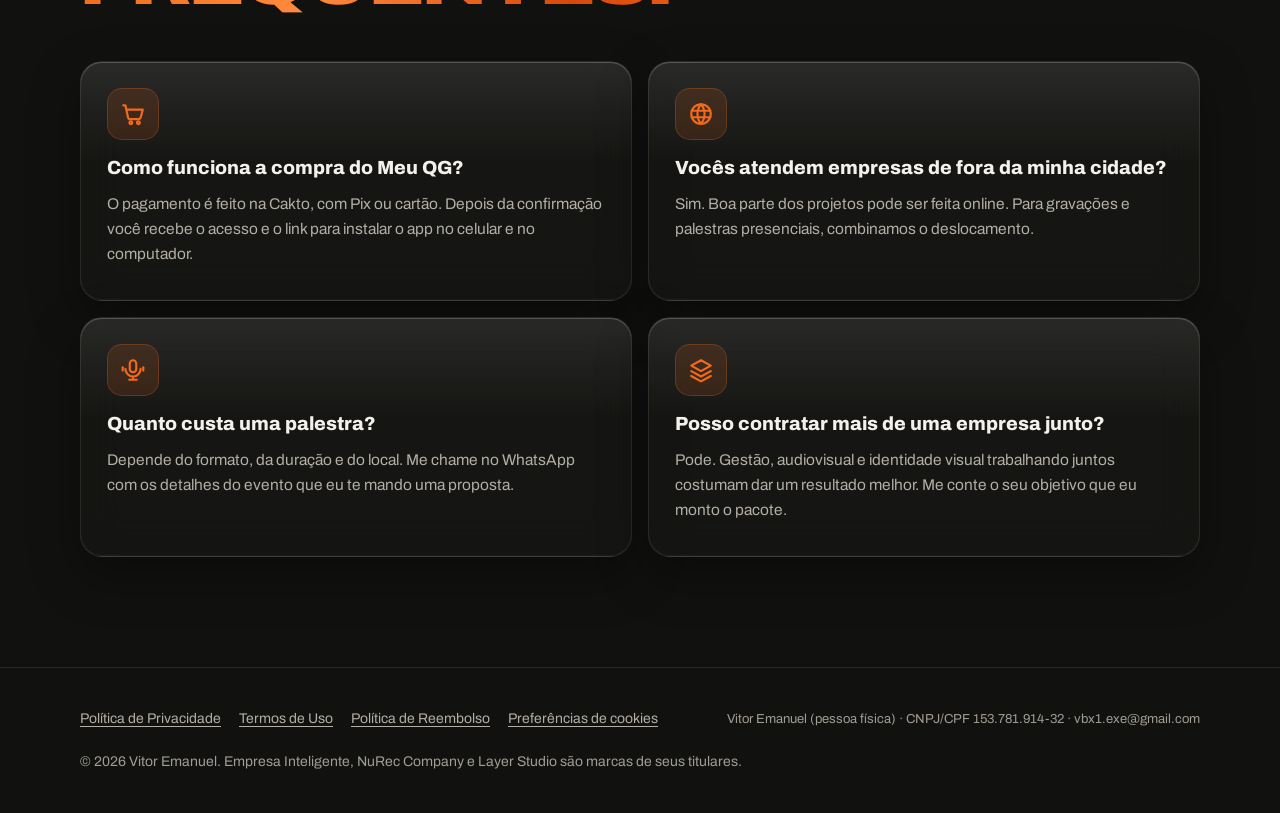
==== commit 9882afd9: "Publica o curso Co-Authored-By: Claude Opus 5.5 <noreply@anthropic.com>" ====
--- a/index.html
+++ b/index.html
@@ -705,6 +705,7 @@
             <li><svg viewBox="0 0 24 24" fill="none" stroke="currentColor" stroke-width="2.6" stroke-linecap="round" stroke-linejoin="round"><path d="M5 12l5 5L20 7"/></svg>Estudos e leitura</li>
             <li><svg viewBox="0 0 24 24" fill="none" stroke="currentColor" stroke-width="2.6" stroke-linecap="round" stroke-linejoin="round"><path d="M5 12l5 5L20 7"/></svg>Instala no iPhone e Android</li>
           </ul>
+          <div class="preco"><b>R$ 19,90</b><span>pagamento único</span></div>
           <a class="btn pri" id="comprarQG" target="_blank" rel="noopener">Quero o meu QG <svg viewBox="0 0 24 24" fill="none" stroke="currentColor" stroke-width="2.4" stroke-linecap="round" stroke-linejoin="round"><path d="M5 12h14M13 6l6 6-6 6"/></svg><span class="sr"> (abre o pagamento em nova aba)</span></a>
           <p class="nota-compra">Pagamento seguro pela Cakto, com acesso imediato. Ao comprar, você concorda com os <a href="termos.html">Termos de Uso</a>.</p>
         </article>
@@ -715,7 +716,7 @@
           <ul class="area-lista">
             <li><b>Claude na Prática</b><span>IA no trabalho e para ganhar dinheiro</span><em>R$ 19,90</em></li>
             <li><b>Empreenda Jovem</b><span>Empreender ainda no ensino médio</span><em>R$ 19,90</em></li>
-            <li><b>Meu QG</b><span>App para organizar finanças, agenda e rotina</span><em>App</em></li>
+            <li><b>Meu QG</b><span>App para organizar finanças, agenda e rotina</span><em>R$ 19,90</em></li>
           </ul>
           <a class="btn pri" href="cursos/">Ver os cursos <svg viewBox="0 0 24 24" fill="none" stroke="currentColor" stroke-width="2.4" stroke-linecap="round" stroke-linejoin="round"><path d="M5 12h14M13 6l6 6-6 6"/></svg></a>
           <p class="nota-compra">Pagamento seguro pela Cakto e acesso imediato.</p>
@@ -868,7 +869,7 @@
     <ul class="area-lista">
       <li><b>Claude na Prática</b><span>IA no trabalho e para ganhar dinheiro</span><em>R$ 19,90</em></li>
       <li><b>Empreenda Jovem</b><span>Empreender ainda no ensino médio</span><em>R$ 19,90</em></li>
-            <li><b>Meu QG</b><span>App para organizar finanças, agenda e rotina</span><em>App</em></li>
+            <li><b>Meu QG</b><span>App para organizar finanças, agenda e rotina</span><em>R$ 19,90</em></li>
     </ul>
     <a class="btn pri" href="cursos/">Entrar na área de cursos <svg viewBox="0 0 24 24" fill="none" stroke="currentColor" stroke-width="2.4" stroke-linecap="round" stroke-linejoin="round"><path d="M5 12h14M13 6l6 6-6 6"/></svg></a>
     <button class="ent-site" type="button" data-fecha>Não, quero ver o site</button>
